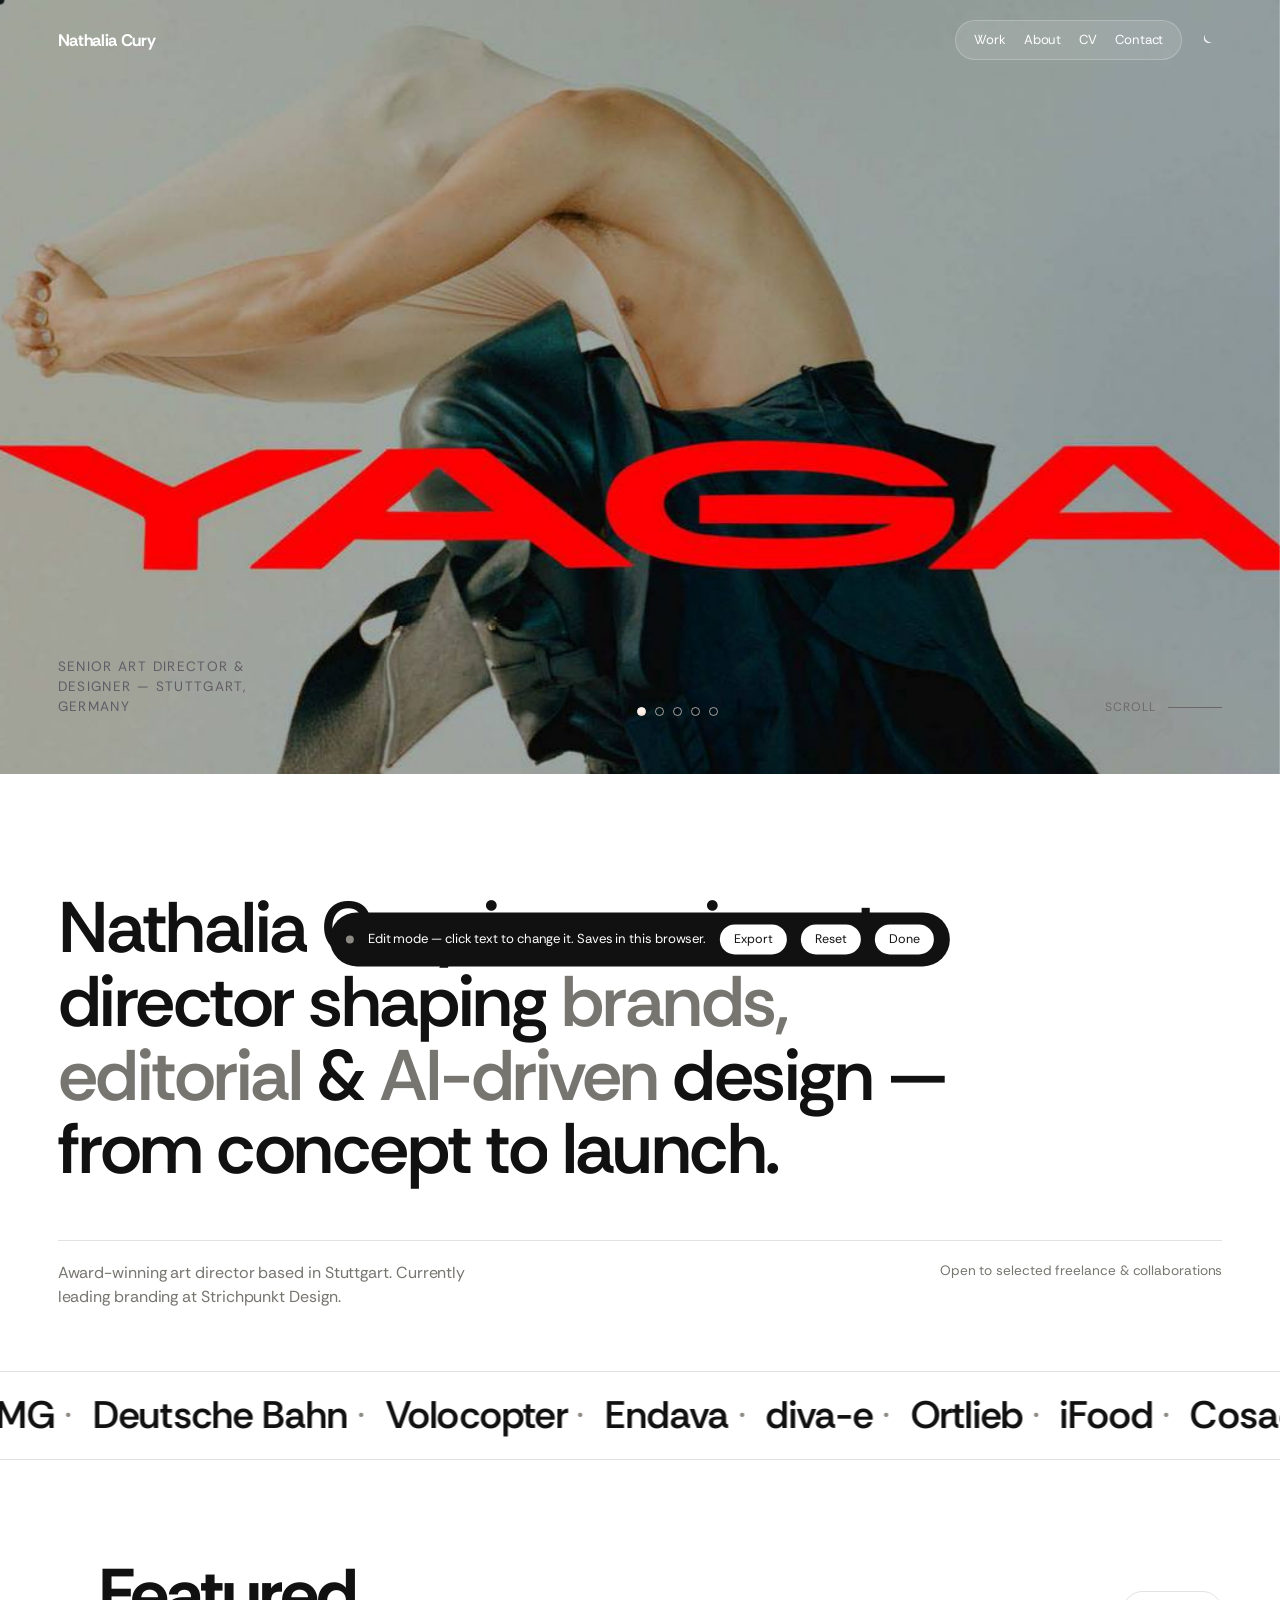
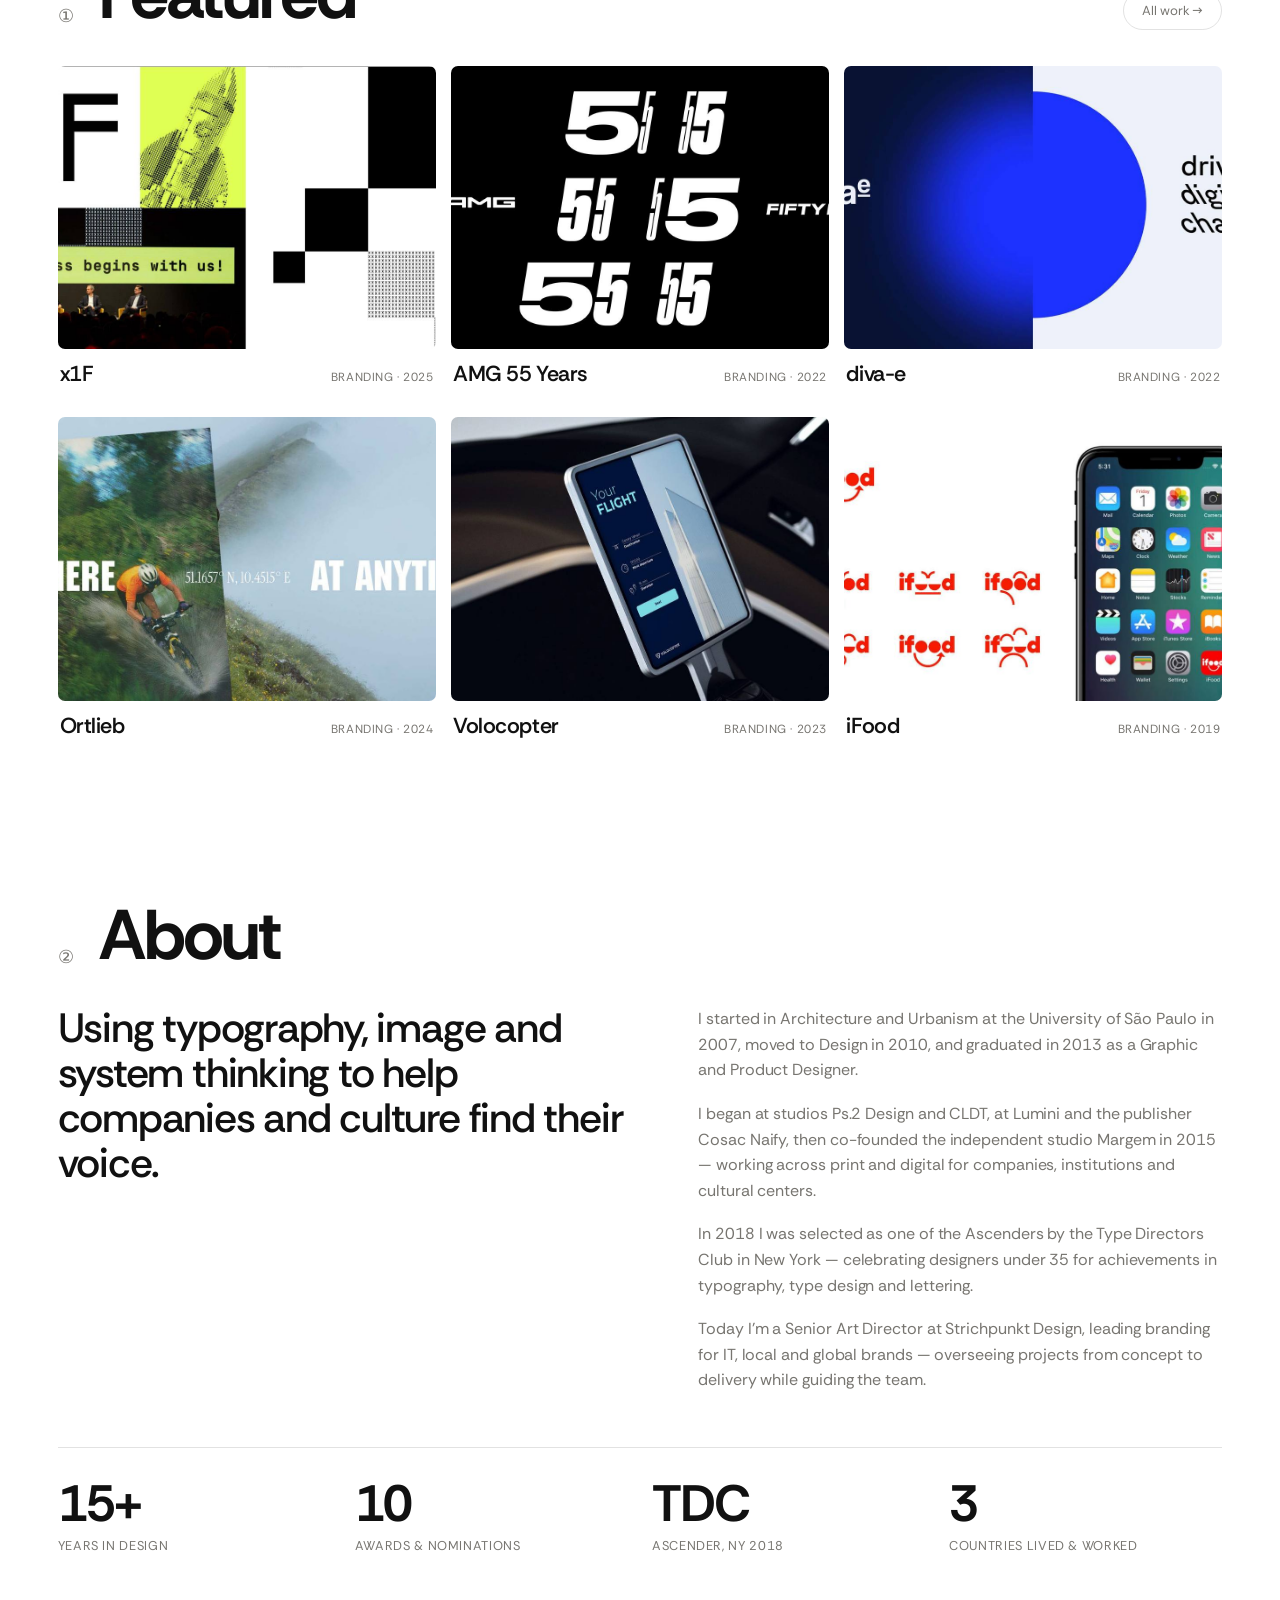
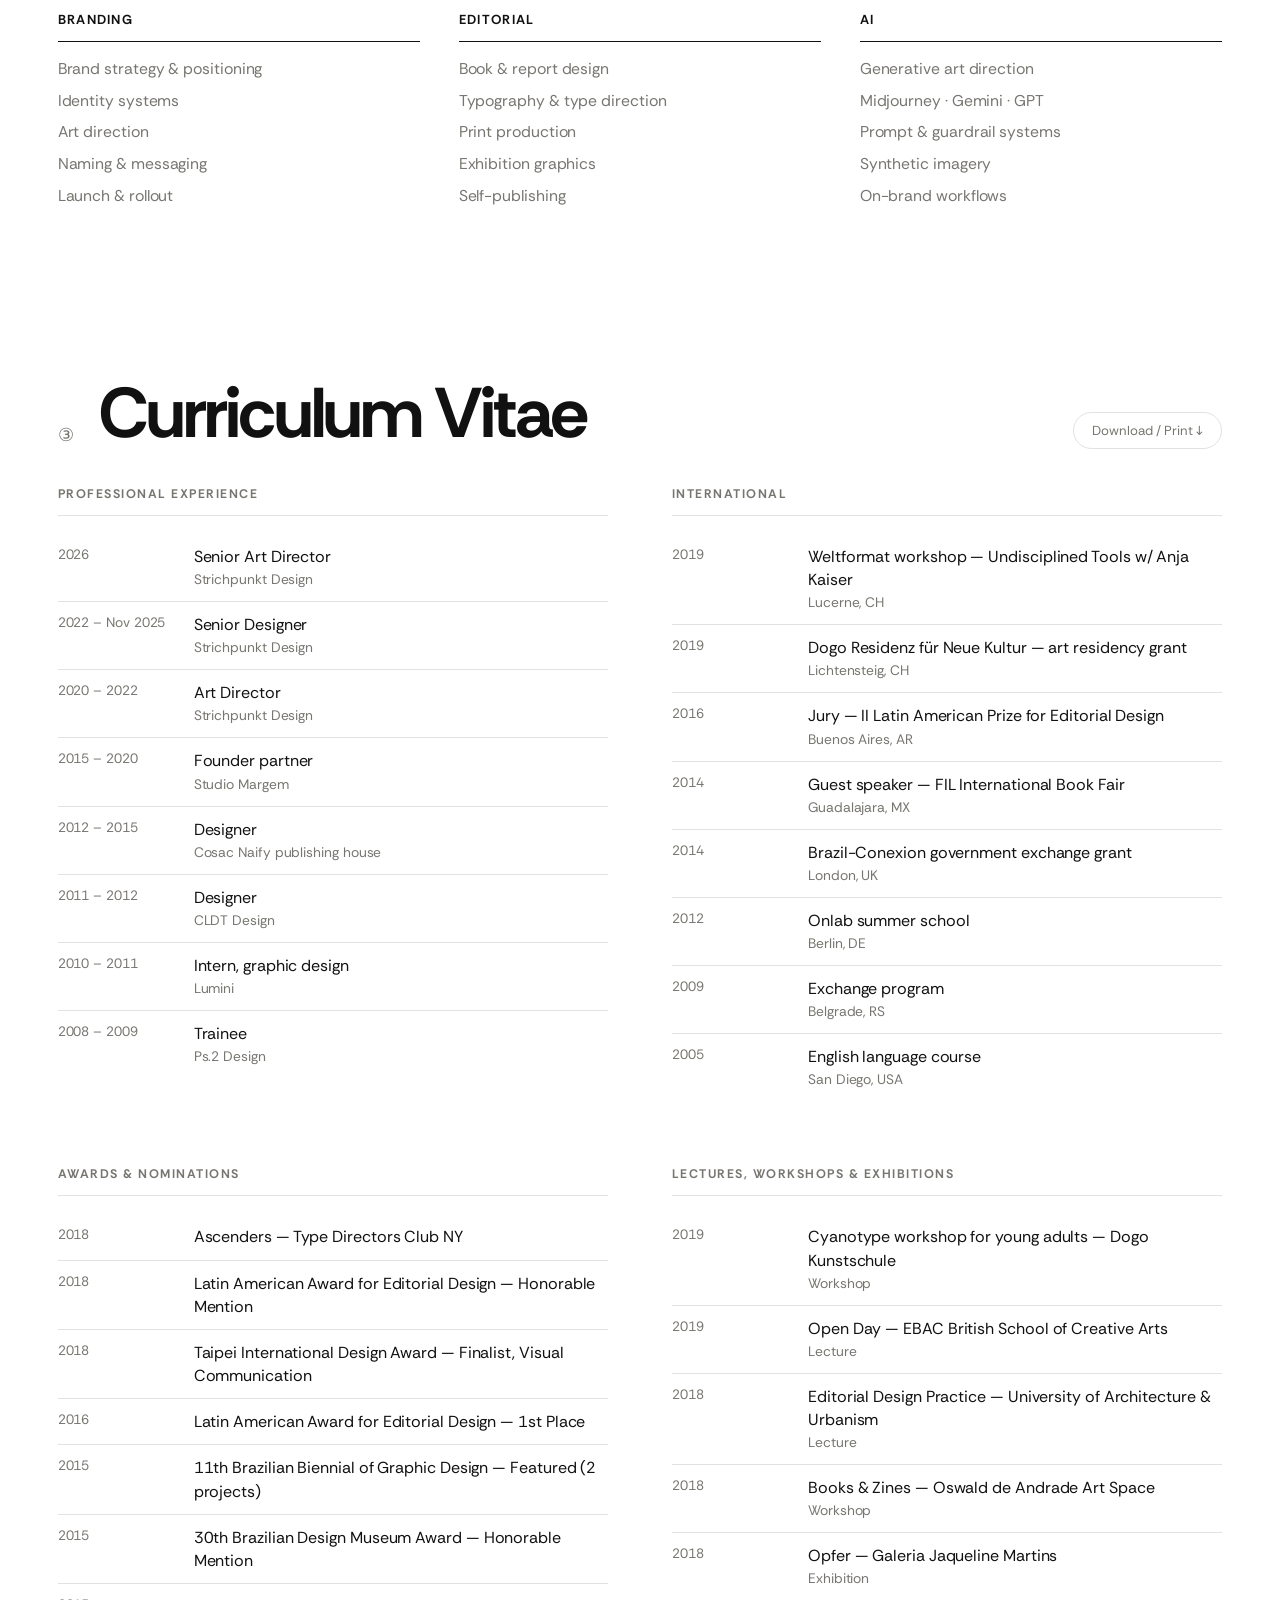
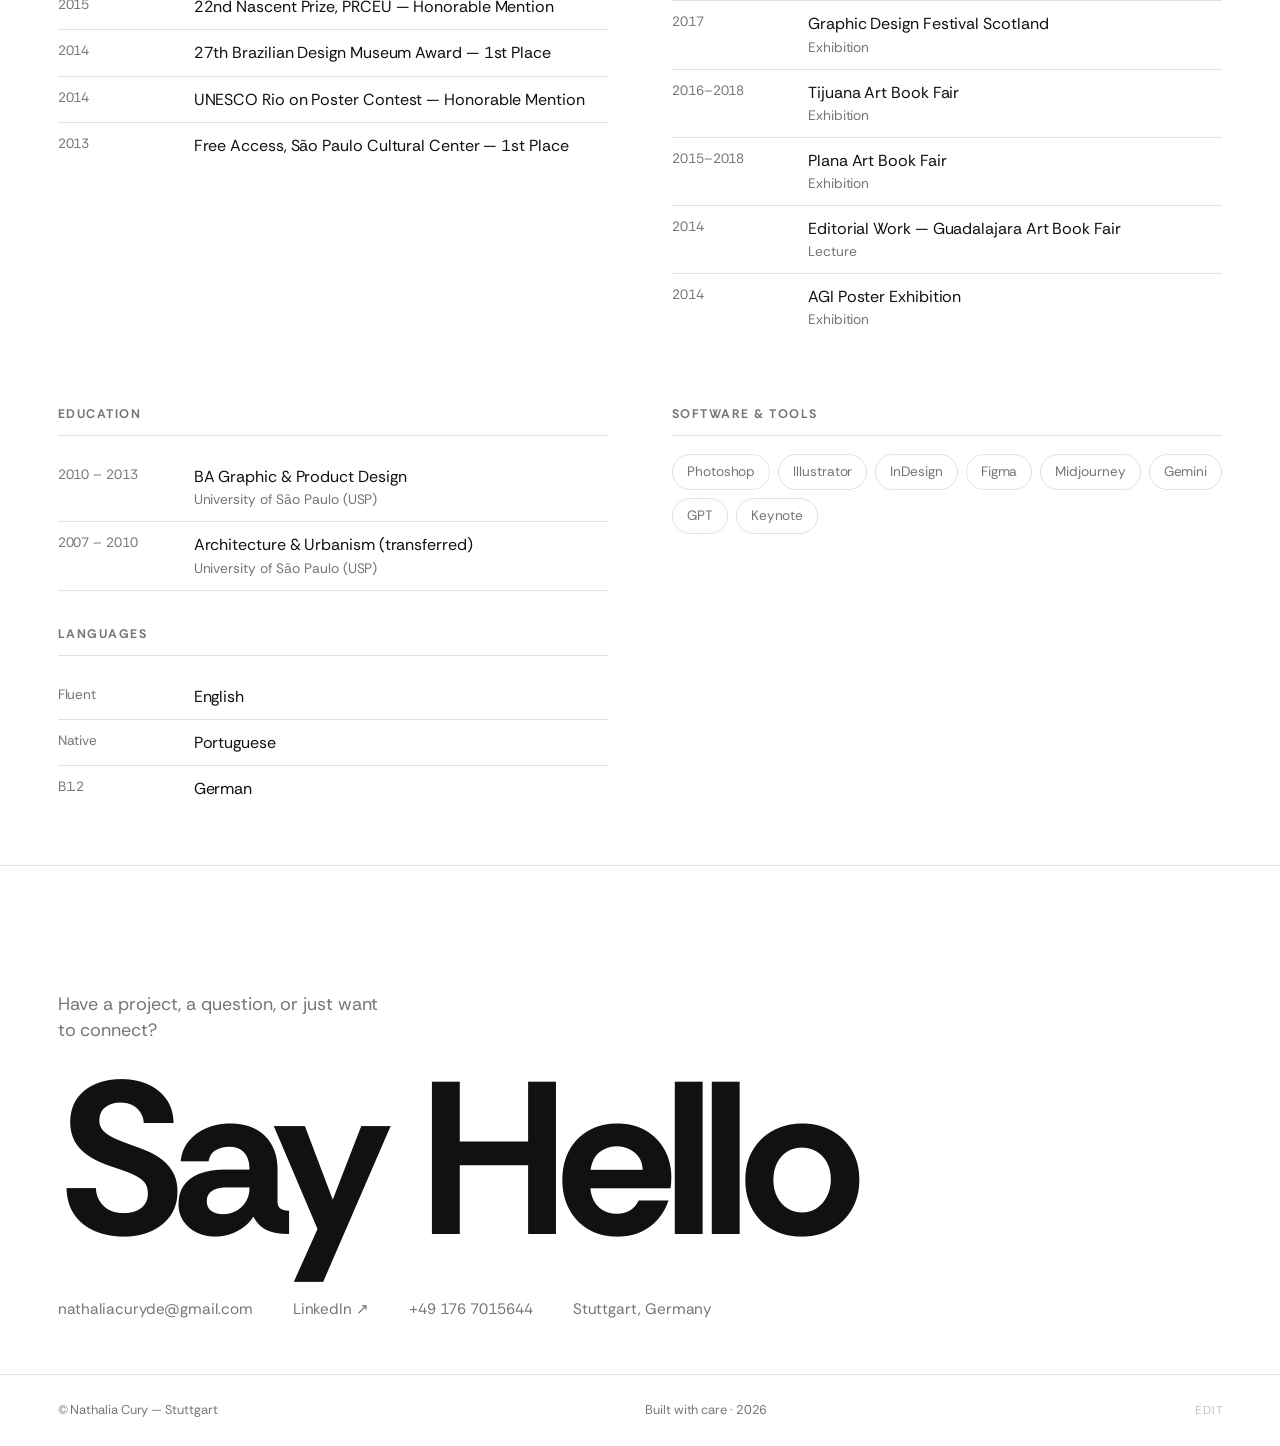
==== index.html @ da727198 "Hero carousel, playful loader, theme icons, shorter hero, fix logo on Work, descender clipping, clos" ====
<!DOCTYPE html>
<html lang="en" data-theme="light">
<head>
  <meta charset="UTF-8" />
  <meta name="viewport" content="width=device-width, initial-scale=1.0, viewport-fit=cover" />
  <meta name="theme-color" content="#ffffff" />
  <title>Nathalia Cury — Art Director & Designer</title>
  <meta name="description" content="Nathalia Cury — Senior Art Director & Designer. Branding, editorial and AI-driven design. Based in Stuttgart." />
  <meta property="og:title" content="Nathalia Cury — Art Director & Designer" />
  <meta property="og:description" content="Branding, editorial and AI-driven design — from concept to launch." />
  <meta property="og:image" content="assets/work/yaga-1.jpg" />
  <meta property="og:type" content="website" />

  <link rel="icon" type="image/svg+xml" href="assets/favicon.svg" />
  <link rel="preconnect" href="https://fonts.googleapis.com" />
  <link rel="preconnect" href="https://fonts.gstatic.com" crossorigin />
  <link href="https://fonts.googleapis.com/css2?family=Rethink+Sans:ital,wght@0,400..800;1,400..700&display=swap" rel="stylesheet" />
  <link rel="stylesheet" href="css/style.css" />
</head>
<body data-page="home">
  <div class="loader" id="loader" aria-hidden="true">
    <div class="loader__msg"><span class="loader__emoji" id="loaderEmoji">✺</span><span class="loader__phrase" id="loaderPhrase">Booting up the studio…</span></div>
    <div class="loader__inner">
      <span class="loader__name">Nathalia Cury — Portfolio ’26</span>
      <span class="loader__count" id="loaderCount">0</span>
    </div>
  </div>

  <div class="cursor" id="cursor" aria-hidden="true"><span class="cursor__label"></span></div>
  <div class="progress" id="progress" aria-hidden="true"></div>

  <header class="nav" id="nav">
    <a href="#top" class="nav__brand" data-cursor="" aria-label="Home">Nathalia Cury</a>
    <div class="nav__group">
      <nav class="nav__links" aria-label="Primary">
        <a href="work.html" data-cursor="">Work</a>
        <a href="#about" data-link>About</a>
        <a href="#cv" data-link>CV</a>
        <a href="#contact" data-link>Contact</a>
      </nav>
      <button class="theme-toggle" id="themeToggle" aria-label="Toggle light / dark theme" title="Toggle theme">
        <svg class="ic-sun" viewBox="0 0 24 24" width="17" height="17" fill="none" stroke="currentColor" stroke-width="1.6" stroke-linecap="round"><circle cx="12" cy="12" r="4.2"/><path d="M12 2.5v2.4M12 19.1v2.4M4.2 4.2l1.7 1.7M18.1 18.1l1.7 1.7M2.5 12h2.4M19.1 12h2.4M4.2 19.8l1.7-1.7M18.1 5.9l1.7-1.7"/></svg>
        <svg class="ic-moon" viewBox="0 0 24 24" width="16" height="16" fill="currentColor"><path d="M20 14.5A8 8 0 0 1 9.5 4 7 7 0 1 0 20 14.5z"/></svg>
      </button>
      <button class="nav__menu" id="navMenu" aria-label="Menu" aria-expanded="false"><span></span><span></span></button>
    </div>
  </header>

  <div class="menu" id="menu" aria-hidden="true">
    <nav class="menu__links">
      <a href="work.html">Work</a>
      <a href="#about" data-link>About</a>
      <a href="#cv" data-link>CV</a>
      <a href="#contact" data-link>Contact</a>
    </nav>
    <div class="menu__foot" id="menuFoot"></div>
  </div>

  <main id="top">
    <!-- TRUE FULL-BLEED HERO -->
    <section class="hero" id="hero">
      <div class="hero__media" id="heroMedia"></div>
      <div class="hero__overlay">
        <span class="hero__eyebrow" id="heroEyebrow"></span>
        <div class="hero__dots" id="heroDots" aria-hidden="true"></div>
        <a href="#statement" class="hero__scroll" data-cursor=""><span>Scroll</span><i></i></a>
      </div>
    </section>

    <!-- STATEMENT -->
    <section class="statement" id="statement">
      <h1 class="statement__text" id="heroStatement"></h1>
      <div class="statement__foot">
        <p class="statement__intro" id="heroIntro"></p>
        <span class="statement__loc" id="heroLoc"></span>
      </div>
    </section>

    <!-- CLIENTS -->
    <section class="clients" aria-hidden="true"><div class="clients__track" id="clients"></div></section>

    <!-- FEATURED 3×2 -->
    <section class="featured" id="featuredSec">
      <div class="sec-head">
        <span class="sec-head__idx">①</span>
        <h2 class="sec-head__title" data-fx>Featured</h2>
        <a href="work.html" class="pill" data-cursor="">All work →</a>
      </div>
      <div class="featured__grid" id="featured"></div>
    </section>

    <!-- ABOUT -->
    <section class="about" id="about">
      <div class="sec-head">
        <span class="sec-head__idx">②</span>
        <h2 class="sec-head__title" data-fx>About</h2>
      </div>
      <div class="about__wrap">
        <p class="about__headline" id="aboutHeadline" data-fx></p>
        <div class="about__body" id="aboutBody"></div>
      </div>
      <div class="about__stats" id="aboutStats"></div>
      <div class="about__caps" id="aboutCaps"></div>
    </section>

    <!-- CV -->
    <section class="cv" id="cv">
      <div class="sec-head">
        <span class="sec-head__idx">③</span>
        <h2 class="sec-head__title" data-fx>Curriculum Vitae</h2>
        <button class="pill" id="btnPrint" data-cursor="">Download / Print ↓</button>
      </div>
      <div class="cv__grid" id="cvGrid"></div>
    </section>

    <!-- CONTACT -->
    <section class="contact" id="contact">
      <span class="contact__kicker" data-fx>Have a project, a question, or just want to connect?</span>
      <a class="contact__hello" data-cursor="email" id="contactHello" href="#">Say Hello</a>
      <div class="contact__row" id="contactRow"></div>
    </section>
  </main>

  <footer class="footer">
    <span id="footerName"></span>
    <span class="footer__credit">Built with care · <span id="year"></span></span>
    <button class="footer__edit" id="editToggle" title="Toggle edit mode">Edit</button>
  </footer>

  <div class="case" id="case" aria-hidden="true" role="dialog" aria-modal="true">
    <button class="case__close" id="caseClose" aria-label="Close">Close ✕</button>
    <div class="case__scroll" id="caseScroll"></div>
  </div>

  <div class="editbar" id="editbar" aria-hidden="true">
    <span class="editbar__dot"></span>
    <span class="editbar__msg">Edit mode — click text to change it. Saves in this browser.</span>
    <button id="editExport">Export</button>
    <button id="editReset">Reset</button>
    <button id="editExit">Done</button>
  </div>

  <script src="js/content.js"></script>
  <script src="js/main.js"></script>
</body>
</html>
---- css/style.css ----
/* =====================================================================
   NATHALIA CURY — PORTFOLIO · v4
   Pure white (default) + dark. One accent: grey. One font: Rethink Sans.
   True full-bleed hero · glass nav · difference logo · separate Work page.
   ===================================================================== */

:root {
  --bg: #ffffff;
  --bg-2: #f4f4f3;
  --card: #ededeb;
  --ink: #111111;
  --ink-2: #777570;
  --line: rgba(17, 17, 17, 0.12);
  --accent: #8d8a84;          /* the single accent — grey */
  --shadow: 0 40px 90px -50px rgba(0, 0, 0, 0.4);

  --maxw: 1720px;
  --pad: clamp(18px, 4.5vw, 80px);
  --radius: 7px;
  --gap: clamp(12px, 1.2vw, 22px);

  --font: "Rethink Sans", "Helvetica Neue", Arial, sans-serif;
  --ease: cubic-bezier(0.22, 1, 0.36, 1);
  --ease-io: cubic-bezier(0.76, 0, 0.24, 1);
}
[data-theme="dark"] {
  --bg: #0c0b0a;
  --bg-2: #151412;
  --card: #1a1916;
  --ink: #f2f1ec;
  --ink-2: #9a968d;
  --line: rgba(242, 241, 236, 0.16);
  --accent: #9a968d;
  --shadow: 0 40px 90px -50px rgba(0, 0, 0, 0.85);
}

*, *::before, *::after { box-sizing: border-box; margin: 0; padding: 0; }
html { -webkit-text-size-adjust: 100%; scroll-behavior: smooth; }
@media (prefers-reduced-motion: reduce) { html { scroll-behavior: auto; } }
body {
  background: var(--bg); color: var(--ink);
  font-family: var(--font); font-weight: 400; line-height: 1.45; letter-spacing: -0.005em;
  -webkit-font-smoothing: antialiased; text-rendering: optimizeLegibility; overflow-x: hidden;
  transition: background 0.6s var(--ease), color 0.6s var(--ease);
}
body.lock { overflow: hidden; }
img, video, canvas { display: block; max-width: 100%; }
a { color: inherit; text-decoration: none; }
button { font-family: inherit; color: inherit; background: none; border: none; cursor: pointer; }
::selection { background: var(--ink); color: var(--bg); }
em { font-style: normal; color: var(--ink-2); }

/* ----------- Loader ----------- */
.loader { position: fixed; inset: 0; z-index: 1000; background: var(--bg); display: flex; align-items: flex-end; padding: var(--pad); transition: transform 1s var(--ease-io) 0.15s; }
.loader.done { transform: translateY(-101%); }
.loader__msg { position: absolute; top: clamp(80px, 16vh, 180px); left: var(--pad); right: var(--pad); display: flex; align-items: center; gap: 14px; font-size: clamp(1.1rem, 2.6vw, 2rem); font-weight: 500; letter-spacing: -0.02em; }
.loader__emoji { font-size: 1.3em; display: inline-block; animation: emoji 1s var(--ease) infinite; }
@keyframes emoji { 0%, 100% { transform: rotate(-14deg) scale(1); } 50% { transform: rotate(14deg) scale(1.22); } }
.loader__phrase { transition: opacity 0.25s; }
.loader__inner { width: 100%; display: flex; align-items: baseline; justify-content: space-between; border-top: 1px solid var(--line); padding-top: 18px; gap: 16px; }
.loader__count { font-weight: 700; font-size: clamp(3rem, 15vw, 12rem); line-height: 0.8; letter-spacing: -0.05em; }
.loader__name { text-transform: uppercase; letter-spacing: 0.16em; font-size: 0.72rem; color: var(--ink-2); }

/* ----------- Cursor / progress ----------- */
.cursor { position: fixed; top: 0; left: 0; z-index: 900; width: 9px; height: 9px; border-radius: 50%; background: var(--accent); pointer-events: none; transform: translate(-50%, -50%); transition: width 0.35s var(--ease), height 0.35s var(--ease); display: none; mix-blend-mode: difference; }
.cursor.active { width: 96px; height: 96px; background: #fff; }
.cursor__label { font-size: 0.7rem; text-transform: uppercase; letter-spacing: 0.07em; color: #000; opacity: 0; transition: opacity 0.25s; }
.cursor.active .cursor__label { opacity: 1; }
@media (hover: hover) and (pointer: fine) { .cursor { display: flex; align-items: center; justify-content: center; } }
.progress { position: fixed; top: 0; left: 0; height: 2px; width: 0; background: var(--ink); z-index: 800; }

/* =================================================================
   NAV — difference logo + glass words
   ================================================================= */
.nav { position: fixed; top: 0; left: 0; right: 0; z-index: 700; display: flex; align-items: center; justify-content: space-between; padding: clamp(13px, 1.6vw, 22px) var(--pad); transition: transform 0.5s var(--ease); }
.nav.hidden { transform: translateY(-130%); }
/* logo: negative/difference — inverts over any image or background */
.nav__brand { font-weight: 700; font-size: 1.05rem; letter-spacing: -0.02em; color: #fff; mix-blend-mode: difference; }
.nav__group { display: flex; align-items: center; gap: 10px; color: #fff; }
.nav__links { display: flex; align-items: center; gap: clamp(12px, 1.4vw, 24px); padding: 9px 18px; border-radius: 100px;
  background: rgba(255, 255, 255, 0.1); border: 1px solid rgba(255, 255, 255, 0.22);
  -webkit-backdrop-filter: blur(16px) saturate(1.4); backdrop-filter: blur(16px) saturate(1.4); }
.nav__links a { font-size: 0.82rem; position: relative; }
.nav__links a::after { content: ""; position: absolute; left: 0; bottom: -3px; width: 0; height: 1px; background: currentColor; transition: width 0.4s var(--ease); }
.nav__links a:hover::after, .nav__links a.active::after { width: 100%; }
.theme-toggle { display: inline-flex; align-items: center; justify-content: center; width: 30px; height: 30px; border-radius: 50%; flex: none; opacity: 0.9; transition: opacity 0.3s, transform 0.4s var(--ease); }
.theme-toggle:hover { opacity: 1; transform: rotate(18deg); }
.theme-toggle svg { display: block; }
.theme-toggle .ic-sun { display: none; }
.theme-toggle .ic-moon { display: block; }
[data-theme="dark"] .theme-toggle .ic-sun { display: block; }
[data-theme="dark"] .theme-toggle .ic-moon { display: none; }
.nav__menu { display: none; flex-direction: column; gap: 5px; width: 26px; }
.nav__menu span { display: block; height: 1.5px; background: currentColor; transition: transform 0.4s var(--ease); }
.nav.open .nav__menu span:nth-child(1) { transform: translateY(3.2px) rotate(45deg); }
.nav.open .nav__menu span:nth-child(2) { transform: translateY(-3.2px) rotate(-45deg); }
/* solid state (scrolled past hero, or Work page) */
.nav.solid .nav__group, .nav--solid .nav__group { color: var(--ink); }
.nav.solid .nav__links, .nav--solid .nav__links { background: rgba(125, 125, 125, 0.08); border-color: var(--line); }
/* when solid / on work page there is no image behind — show logo in ink, not difference */
.nav.solid .nav__brand, .nav--solid .nav__brand { mix-blend-mode: normal; color: var(--ink); }
@media (max-width: 820px) { .nav__links { display: none; } .nav__menu { display: flex; } .nav__group { padding: 8px 12px; border-radius: 100px; background: rgba(255,255,255,0.1); border: 1px solid rgba(255,255,255,0.22); -webkit-backdrop-filter: blur(16px); backdrop-filter: blur(16px); } .nav.solid .nav__group, .nav--solid .nav__group { background: rgba(125,125,125,0.08); border-color: var(--line); } }

/* ----------- Mobile menu ----------- */
.menu { position: fixed; inset: 0; z-index: 650; background: var(--bg); display: flex; flex-direction: column; justify-content: center; padding: var(--pad); clip-path: inset(0 0 100% 0); transition: clip-path 0.7s var(--ease-io); pointer-events: none; }
.menu.open { clip-path: inset(0 0 0 0); pointer-events: auto; }
.menu__links { display: flex; flex-direction: column; gap: 2px; }
.menu__links a { font-weight: 700; font-size: clamp(2.6rem, 13vw, 5rem); line-height: 1.04; letter-spacing: -0.03em; }
.menu__foot { margin-top: 40px; color: var(--ink-2); font-size: 0.9rem; display: flex; flex-direction: column; gap: 6px; }
.menu__foot a { color: var(--ink); }

/* =================================================================
   TRUE FULL-BLEED HERO
   ================================================================= */
.hero { position: relative; width: 100%; height: clamp(76svh, 86svh, 90svh); overflow: hidden; background: var(--bg-2); }
.hero__media { position: absolute; inset: 0; }
.hero__slide { position: absolute; inset: 0; opacity: 0; transition: opacity 1.1s var(--ease); }
.hero__slide.active { opacity: 1; }
.hero__slide img, .hero__slide video, .hero__slide canvas { width: 100%; height: 100%; object-fit: cover; }
.hero.ready .hero__slide.active img, .hero.ready .hero__slide.active video { animation: kenburns 7s var(--ease) forwards; }
@keyframes kenburns { from { transform: scale(1.08); } to { transform: scale(1); } }
.hero__overlay { position: absolute; left: 0; right: 0; bottom: 0; padding: var(--pad); display: flex; justify-content: space-between; align-items: flex-end; gap: 16px; color: #fff; mix-blend-mode: difference; }
.hero__dots { display: flex; gap: 9px; align-items: center; }
.hero__dots button { width: 9px; height: 9px; border-radius: 50%; border: 1.5px solid #fff; background: transparent; opacity: 0.65; transition: opacity 0.3s, background 0.3s; padding: 0; }
.hero__dots button.active { background: #fff; opacity: 1; }
.hero__eyebrow { font-size: 0.85rem; text-transform: uppercase; letter-spacing: 0.1em; max-width: 24ch; }
.hero__scroll { display: flex; align-items: center; gap: 12px; font-size: 0.76rem; text-transform: uppercase; letter-spacing: 0.09em; }
.hero__scroll i { width: 54px; height: 1px; background: currentColor; position: relative; overflow: hidden; }
.hero__scroll i::after { content: ""; position: absolute; inset: 0; background: #fff; transform: translateX(-100%); animation: sweep 2.4s var(--ease) infinite; }
@keyframes sweep { 0% { transform: translateX(-100%); } 50% { transform: translateX(0); } 100% { transform: translateX(100%); } }

/* =================================================================
   STATEMENT
   ================================================================= */
.statement { padding: clamp(70px, 13vh, 170px) var(--pad) clamp(40px, 7vh, 90px); }
.statement__text { font-weight: 600; font-size: clamp(1.9rem, 5.6vw, 5.4rem); line-height: 1.03; letter-spacing: -0.035em; max-width: 22ch; }
.statement__text .word { display: inline-block; overflow: hidden; vertical-align: top; padding-bottom: 0.16em; margin-bottom: -0.16em; }
.statement__text .word > span { display: inline-block; transform: translateY(110%); transition: transform 0.9s var(--ease-io); }
.statement.in .statement__text .word > span { transform: translateY(0); }
.statement__foot { display: flex; justify-content: space-between; gap: 24px; flex-wrap: wrap; margin-top: clamp(36px, 6vh, 72px); border-top: 1px solid var(--line); padding-top: 20px; }
.statement__intro { max-width: 46ch; font-size: clamp(1rem, 1.15vw, 1.18rem); color: var(--ink-2); }
.statement__loc { font-size: 0.85rem; color: var(--ink-2); text-align: right; }

/* ----------- Clients marquee ----------- */
.clients { border-top: 1px solid var(--line); border-bottom: 1px solid var(--line); overflow: hidden; padding: 16px 0; }
.clients__track { display: flex; white-space: nowrap; will-change: transform; }
.clients__track span { font-weight: 600; font-size: clamp(1.3rem, 3vw, 2.4rem); padding: 0 0.28em; color: var(--ink); letter-spacing: -0.02em; }
.clients__track span b { color: var(--accent); font-weight: 400; }

/* ----------- Section head ----------- */
.sec-head { padding: clamp(70px, 11vh, 150px) var(--pad) clamp(24px, 4vh, 44px); display: grid; grid-template-columns: auto 1fr auto; align-items: end; gap: 24px; }
.sec-head__idx { font-size: 1.1rem; color: var(--ink-2); }
.sec-head__title { font-weight: 700; font-size: clamp(2rem, 6vw, 4.4rem); line-height: 1; letter-spacing: -0.04em; }
@media (max-width: 780px) { .sec-head { grid-template-columns: 1fr; gap: 14px; } .sec-head__idx { order: -1; } }

.pill { font-size: 0.82rem; padding: 9px 18px; border-radius: 100px; border: 1px solid var(--line); color: var(--ink-2); transition: 0.3s; white-space: nowrap; }
.pill:hover { color: var(--bg); background: var(--ink); border-color: var(--ink); }

/* =================================================================
   FEATURED 3 × 2
   ================================================================= */
.featured__grid { padding: 0 var(--pad) clamp(40px, 7vh, 100px); display: grid; grid-template-columns: repeat(3, 1fr); gap: clamp(20px, 2.4vw, 48px) var(--gap); }
.ftile { cursor: pointer; }
.ftile__media { position: relative; overflow: hidden; border-radius: var(--radius); aspect-ratio: 4/3; background: var(--card); }
.ftile__media img, .ftile__media video, .ftile__media canvas { width: 100%; height: 100%; object-fit: cover; transition: transform 1s var(--ease); }
.ftile:hover .ftile__media img, .ftile:hover .ftile__media video, .ftile:hover .ftile__media canvas { transform: scale(1.045); }
.ftile__bar { position: absolute; left: 0; bottom: 0; height: 3px; width: 0; background: var(--ink); transition: width 0.6s var(--ease); }
.ftile:hover .ftile__bar { width: 100%; }
.ftile__meta { display: flex; justify-content: space-between; align-items: baseline; padding: 14px 2px 0; gap: 14px; }
.ftile__meta h3 { font-weight: 600; font-size: clamp(1.1rem, 1.7vw, 1.6rem); line-height: 1; letter-spacing: -0.02em; }
.ftile__meta span { font-size: 0.74rem; text-transform: uppercase; letter-spacing: 0.05em; color: var(--ink-2); white-space: nowrap; }
@media (max-width: 880px) { .featured__grid { grid-template-columns: 1fr 1fr; } }
@media (max-width: 560px) { .featured__grid { grid-template-columns: 1fr; } }

/* =================================================================
   WORK PAGE — header + filter (Koto-style)
   ================================================================= */
.workhead { padding: clamp(110px, 16vh, 200px) var(--pad) 0; }
.workhead__title { font-weight: 700; font-size: clamp(3rem, 13vw, 11rem); line-height: 0.9; letter-spacing: -0.05em; }
.workhead__bar { position: sticky; top: 0; z-index: 60; margin-top: clamp(30px, 5vh, 60px); padding: 16px 0; display: flex; justify-content: space-between; align-items: center; gap: 20px; flex-wrap: wrap;
  border-top: 1px solid var(--ink); border-bottom: 1px solid var(--line); background: var(--bg); -webkit-backdrop-filter: blur(10px); backdrop-filter: blur(10px); }
.workhead__count { font-size: 0.82rem; color: var(--ink-2); white-space: nowrap; }
.filters { display: flex; gap: 8px; flex-wrap: wrap; }
.filters button { font-size: 0.9rem; padding: 8px 16px; border-radius: 100px; border: 1px solid var(--line); color: var(--ink-2); transition: 0.3s; white-space: nowrap; }
.filters button:hover { color: var(--ink); border-color: var(--ink); }
.filters button.active { background: var(--ink); color: var(--bg); border-color: var(--ink); }

/* =================================================================
   WORK GRID — 1 large, 2, 1 large …
   ================================================================= */
.grid { padding: clamp(30px, 5vh, 60px) var(--pad) clamp(50px, 8vh, 110px); display: grid; grid-template-columns: repeat(12, 1fr); gap: clamp(26px, 3vw, 58px) var(--gap); }
.card { grid-column: span 6; cursor: pointer; }
.card:nth-child(3n+3) { grid-column: span 12; }
.card.is-hidden { display: none; }
.card__media { position: relative; overflow: hidden; border-radius: var(--radius); aspect-ratio: 4/3; background: var(--card); }
.card:nth-child(3n+3) .card__media { aspect-ratio: 16/7; }
.card__media img, .card__media video, .card__media canvas { width: 100%; height: 100%; object-fit: cover; transition: transform 1s var(--ease); }
.card:hover .card__media img, .card:hover .card__media video, .card:hover .card__media canvas { transform: scale(1.045); }
.card__bar { position: absolute; left: 0; bottom: 0; height: 3px; width: 0; background: var(--ink); transition: width 0.6s var(--ease); }
.card:hover .card__bar { width: 100%; }
.card__meta { display: flex; justify-content: space-between; align-items: baseline; padding: 15px 2px 0; gap: 16px; }
.card__title { font-weight: 600; font-size: clamp(1.3rem, 2.2vw, 2rem); line-height: 1; letter-spacing: -0.02em; }
.card__tag { font-size: 0.74rem; text-transform: uppercase; letter-spacing: 0.05em; color: var(--ink-2); white-space: nowrap; display: flex; align-items: center; gap: 7px; }
.card__tag i { width: 7px; height: 7px; border-radius: 50%; background: var(--accent); display: inline-block; }
.card__summary { color: var(--ink-2); font-size: 0.92rem; padding: 7px 2px 0; max-width: 52ch; }
@media (max-width: 780px) { .grid { grid-template-columns: 1fr; gap: 44px; } .card, .card:nth-child(3n+3) { grid-column: 1 / -1; } .card__media, .card:nth-child(3n+3) .card__media { aspect-ratio: 4/3; } }

/* reveal */
[data-fx], .card, .ftile { opacity: 0; transform: translateY(36px); transition: opacity 0.9s var(--ease), transform 0.9s var(--ease); }
[data-fx].in, .card.in, .ftile.in { opacity: 1; transform: none; }

/* =================================================================
   ABOUT
   ================================================================= */
.about__wrap { padding: 0 var(--pad); display: grid; grid-template-columns: 1.1fr 1fr; gap: clamp(30px, 5vw, 90px); align-items: start; }
.about__headline { font-weight: 500; font-size: clamp(1.6rem, 3.2vw, 3rem); line-height: 1.1; letter-spacing: -0.03em; }
.about__body { display: flex; flex-direction: column; gap: 18px; }
.about__body p { color: var(--ink-2); font-size: clamp(1rem, 1.1vw, 1.1rem); line-height: 1.6; max-width: 58ch; }
.about__stats { display: grid; grid-template-columns: repeat(4, 1fr); gap: 24px; border-top: 1px solid var(--line); margin: clamp(40px,6vh,70px) var(--pad) 0; padding-top: 30px; }
.about__stats .stat .v { font-weight: 700; font-size: clamp(2rem, 4vw, 3.4rem); line-height: 1; letter-spacing: -0.04em; }
.about__stats .stat .l { font-size: 0.8rem; color: var(--ink-2); margin-top: 8px; text-transform: uppercase; letter-spacing: 0.05em; }
.about__caps { padding: clamp(40px,6vh,70px) var(--pad) clamp(50px,8vh,110px); display: grid; grid-template-columns: repeat(3, 1fr); gap: clamp(24px,3vw,60px); }
.about__caps .cap h4 { font-size: 0.82rem; text-transform: uppercase; letter-spacing: 0.1em; color: var(--ink); margin-bottom: 16px; padding-bottom: 12px; border-bottom: 1px solid var(--ink); }
.about__caps .cap ul { list-style: none; display: flex; flex-direction: column; gap: 9px; }
.about__caps .cap li { font-size: 0.98rem; color: var(--ink-2); }
@media (max-width: 820px) { .about__wrap { grid-template-columns: 1fr; } .about__stats { grid-template-columns: 1fr 1fr; } .about__caps { grid-template-columns: 1fr; } }

/* =================================================================
   CV
   ================================================================= */
.cv__grid { padding: 0 var(--pad) clamp(40px, 6vh, 80px); display: grid; grid-template-columns: repeat(2, 1fr); gap: clamp(36px, 5vw, 80px); }
.cv-block h3 { font-size: 0.78rem; text-transform: uppercase; letter-spacing: 0.12em; color: var(--ink-2); margin-bottom: 18px; padding-bottom: 12px; border-bottom: 1px solid var(--line); }
.cv-row { display: grid; grid-template-columns: 7.5rem 1fr; gap: 16px; padding: 11px 0; border-bottom: 1px solid var(--line); }
.cv-row:last-child { border-bottom: none; }
.cv-row .p { color: var(--ink-2); font-size: 0.85rem; font-variant-numeric: tabular-nums; }
.cv-row .r { font-size: 1rem; }
.cv-row .r small { display: block; color: var(--ink-2); font-size: 0.86rem; margin-top: 2px; }
.cv-tags { display: flex; flex-wrap: wrap; gap: 8px; }
.cv-tags span { font-size: 0.85rem; padding: 7px 14px; border: 1px solid var(--line); border-radius: 100px; color: var(--ink-2); }
@media (max-width: 820px) { .cv__grid { grid-template-columns: 1fr; } }

/* =================================================================
   CONTACT — "Say Hello"
   ================================================================= */
.contact { padding: clamp(80px, 14vh, 180px) var(--pad) clamp(40px, 6vh, 80px); border-top: 1px solid var(--line); }
.contact__kicker { font-size: clamp(1rem, 1.4vw, 1.3rem); color: var(--ink-2); max-width: 30ch; display: block; }
.contact__hello { display: block; font-weight: 700; font-size: clamp(3rem, 17vw, 15rem); line-height: 0.9; letter-spacing: -0.05em; margin: 18px 0 40px; transition: color 0.4s var(--ease); }
.contact__hello:hover { color: var(--accent); }
.contact__row { display: flex; gap: 14px 40px; flex-wrap: wrap; font-size: 0.95rem; }
.contact__row a, .contact__row span { color: var(--ink-2); transition: color 0.3s; }
.contact__row a:hover { color: var(--ink); }

/* ----------- Footer ----------- */
.footer { padding: 26px var(--pad); display: flex; justify-content: space-between; align-items: center; gap: 20px; flex-wrap: wrap; border-top: 1px solid var(--line); font-size: 0.8rem; color: var(--ink-2); }
.footer__edit { font-size: 0.72rem; opacity: 0.45; letter-spacing: 0.07em; text-transform: uppercase; transition: opacity 0.3s; }
.footer__edit:hover { opacity: 1; color: var(--ink); }

/* =================================================================
   CASE STUDY OVERLAY (Phantom-like)
   ================================================================= */
.case { position: fixed; inset: 0; z-index: 950; background: var(--bg); opacity: 0; pointer-events: none; transition: opacity 0.5s var(--ease); }
.case.open { opacity: 1; pointer-events: auto; }
.case__scroll { height: 100%; overflow-y: auto; scroll-behavior: smooth; }
/* mix-blend difference keeps it legible over ANY image (light or black) */
.case__close { position: fixed; top: clamp(13px, 1.8vw, 22px); right: var(--pad); z-index: 3; font-size: 0.8rem; text-transform: uppercase; letter-spacing: 0.06em; padding: 10px 16px; border-radius: 100px; color: #fff; background: transparent; border: 1px solid #fff; mix-blend-mode: difference; transition: opacity 0.3s; }
.case__close:hover { opacity: 0.6; }
.case__hero { width: 100%; height: clamp(60vh, 76vh, 90vh); overflow: hidden; background: var(--card); }
.case__hero img, .case__hero video, .case__hero canvas { width: 100%; height: 100%; object-fit: cover; }
.case__intro { padding: clamp(40px, 7vh, 90px) var(--pad); display: grid; grid-template-columns: 1.4fr 1fr; gap: clamp(30px, 5vw, 90px); align-items: start; border-bottom: 1px solid var(--line); }
.case__title { font-weight: 700; font-size: clamp(2.4rem, 7vw, 6rem); line-height: 0.95; letter-spacing: -0.045em; margin-bottom: 26px; }
.case__lead { font-size: clamp(1.15rem, 1.7vw, 1.7rem); line-height: 1.4; max-width: 30ch; color: var(--ink); }
.case__meta { display: flex; flex-direction: column; border-top: 1px solid var(--ink); }
.case__meta .m { display: flex; justify-content: space-between; gap: 16px; padding: 12px 0; border-bottom: 1px solid var(--line); font-size: 0.92rem; }
.case__meta .m span:first-child { color: var(--ink-2); }
.case__meta .m span:last-child { text-align: right; }
.case__stats { padding: clamp(40px, 6vh, 80px) var(--pad); display: grid; grid-template-columns: repeat(auto-fit, minmax(180px, 1fr)); gap: clamp(24px, 3vw, 60px); border-bottom: 1px solid var(--line); }
.case__stat .v { font-weight: 700; font-size: clamp(2.4rem, 5.5vw, 5rem); line-height: 0.95; letter-spacing: -0.04em; }
.case__stat .l { font-size: 0.85rem; color: var(--ink-2); margin-top: 12px; text-transform: uppercase; letter-spacing: 0.05em; }
.case__desc { padding: clamp(40px,7vh,90px) var(--pad); max-width: 1100px; }
.case__desc p { font-weight: 400; font-size: clamp(1.2rem, 2vw, 1.9rem); line-height: 1.5; }
.case__gallery { padding: 0 var(--pad) clamp(40px,6vh,80px); display: flex; flex-direction: column; gap: var(--gap); }
.case__shot { border-radius: var(--radius); overflow: hidden; background: var(--card); }
.case__shot img, .case__shot video { width: 100%; height: 100%; object-fit: cover; }
.case__row { display: grid; grid-template-columns: 1fr 1fr; gap: var(--gap); }
.case__row .case__shot { aspect-ratio: 4/5; }
.case__shot--wide { aspect-ratio: 16/9; }
@media (max-width: 720px) { .case__intro { grid-template-columns: 1fr; } .case__row { grid-template-columns: 1fr; } .case__row .case__shot { aspect-ratio: 4/3; } }
.case__credits { padding: clamp(40px,6vh,80px) var(--pad); border-top: 1px solid var(--line); display: grid; grid-template-columns: auto 1fr; gap: clamp(24px,4vw,80px); }
.case__credits h4 { font-size: 0.78rem; text-transform: uppercase; letter-spacing: 0.12em; color: var(--ink-2); }
.case__credits ul { list-style: none; display: flex; flex-direction: column; gap: 10px; }
.case__credits li { font-size: clamp(1rem, 1.4vw, 1.25rem); border-bottom: 1px solid var(--line); padding-bottom: 10px; }
@media (max-width: 720px) { .case__credits { grid-template-columns: 1fr; } }
.case__next { display: block; padding: clamp(50px,9vh,120px) var(--pad); border-top: 1px solid var(--line); position: relative; overflow: hidden; cursor: pointer; }
.case__next .k { font-size: 0.8rem; text-transform: uppercase; letter-spacing: 0.1em; color: var(--ink-2); }
.case__next .t { font-weight: 700; font-size: clamp(2.6rem, 9vw, 8rem); line-height: 1; letter-spacing: -0.045em; margin-top: 14px; transition: color 0.4s; display: flex; align-items: center; gap: 0.3em; flex-wrap: wrap; }
.case__next:hover .t { color: var(--accent); }
.case__next .t .arrow { font-size: 0.6em; }
.case__nextimg { position: absolute; right: var(--pad); top: 50%; transform: translateY(-50%); width: clamp(120px, 22vw, 340px); aspect-ratio: 4/3; border-radius: var(--radius); overflow: hidden; opacity: 0; transition: opacity 0.4s var(--ease); }
.case__next:hover .case__nextimg { opacity: 1; }
.case__nextimg img, .case__nextimg canvas { width: 100%; height: 100%; object-fit: cover; }
@media (max-width: 720px) { .case__nextimg { display: none; } }

/* =================================================================
   EDIT MODE
   ================================================================= */
.editbar { position: fixed; bottom: 20px; left: 50%; transform: translateX(-50%) translateY(160%); z-index: 980; display: flex; align-items: center; gap: 14px; background: var(--ink); color: var(--bg); padding: 12px 16px; border-radius: 100px; box-shadow: var(--shadow); transition: transform 0.5s var(--ease); font-size: 0.82rem; max-width: calc(100vw - 32px); }
.editbar.open { transform: translateX(-50%) translateY(0); }
.editbar__dot { width: 8px; height: 8px; border-radius: 50%; background: var(--accent); animation: pulse 1.6s infinite; }
@keyframes pulse { 0%,100% { opacity: 1; } 50% { opacity: 0.3; } }
.editbar__msg { white-space: nowrap; overflow: hidden; text-overflow: ellipsis; }
.editbar button { background: var(--bg); color: var(--ink); padding: 7px 14px; border-radius: 100px; font-size: 0.78rem; }
.editbar button:hover { background: var(--accent); color: #fff; }
body.editing [data-edit] { outline: 1px dashed var(--accent); outline-offset: 4px; cursor: text; border-radius: 3px; }
@media (max-width: 600px) { .editbar__msg { display: none; } }

/* ----------- Print ----------- */
@media print {
  .nav, .cursor, .progress, .loader, .clients, .hero, .statement, .featured, .contact, .footer__edit, .editbar, .case, .filters, .pill, .workhead { display: none !important; }
  body { background: #fff; color: #111; } * { color: #111 !important; }
  [data-fx], .card { opacity: 1 !important; transform: none !important; }
}
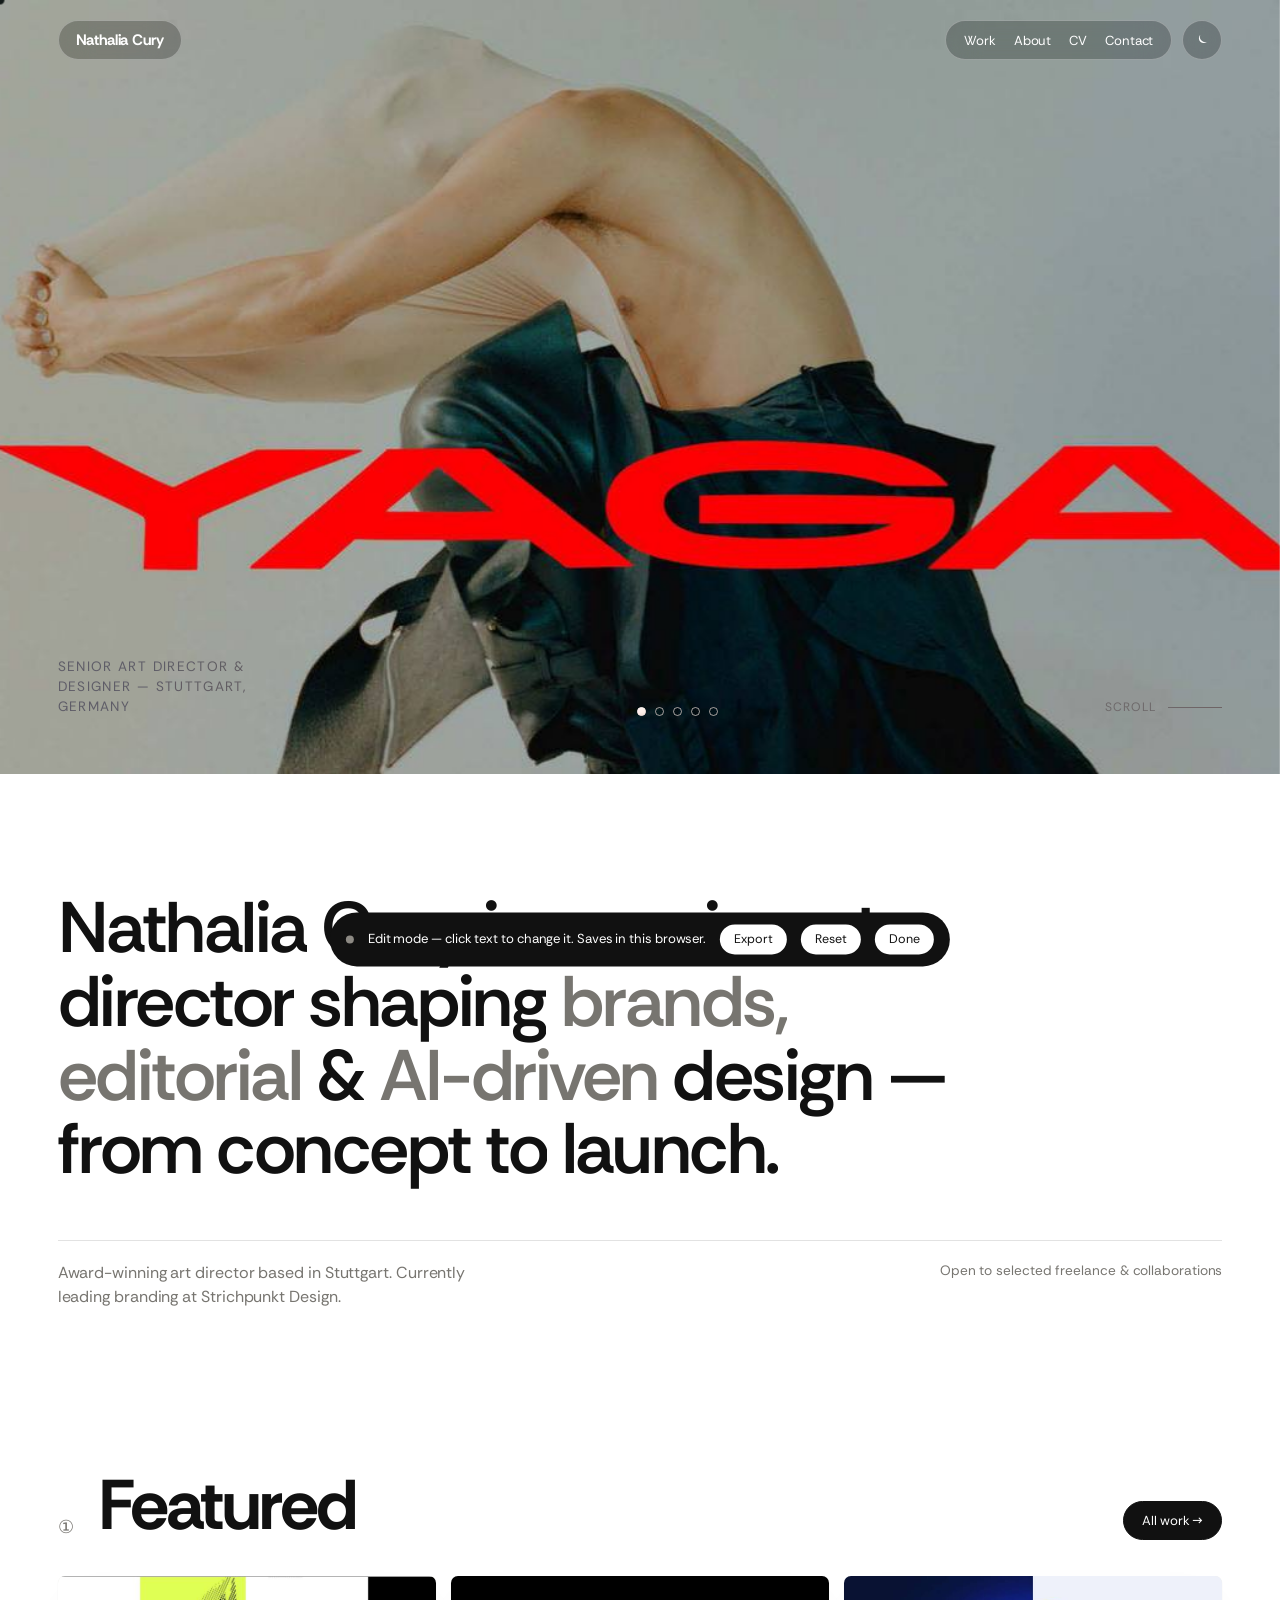
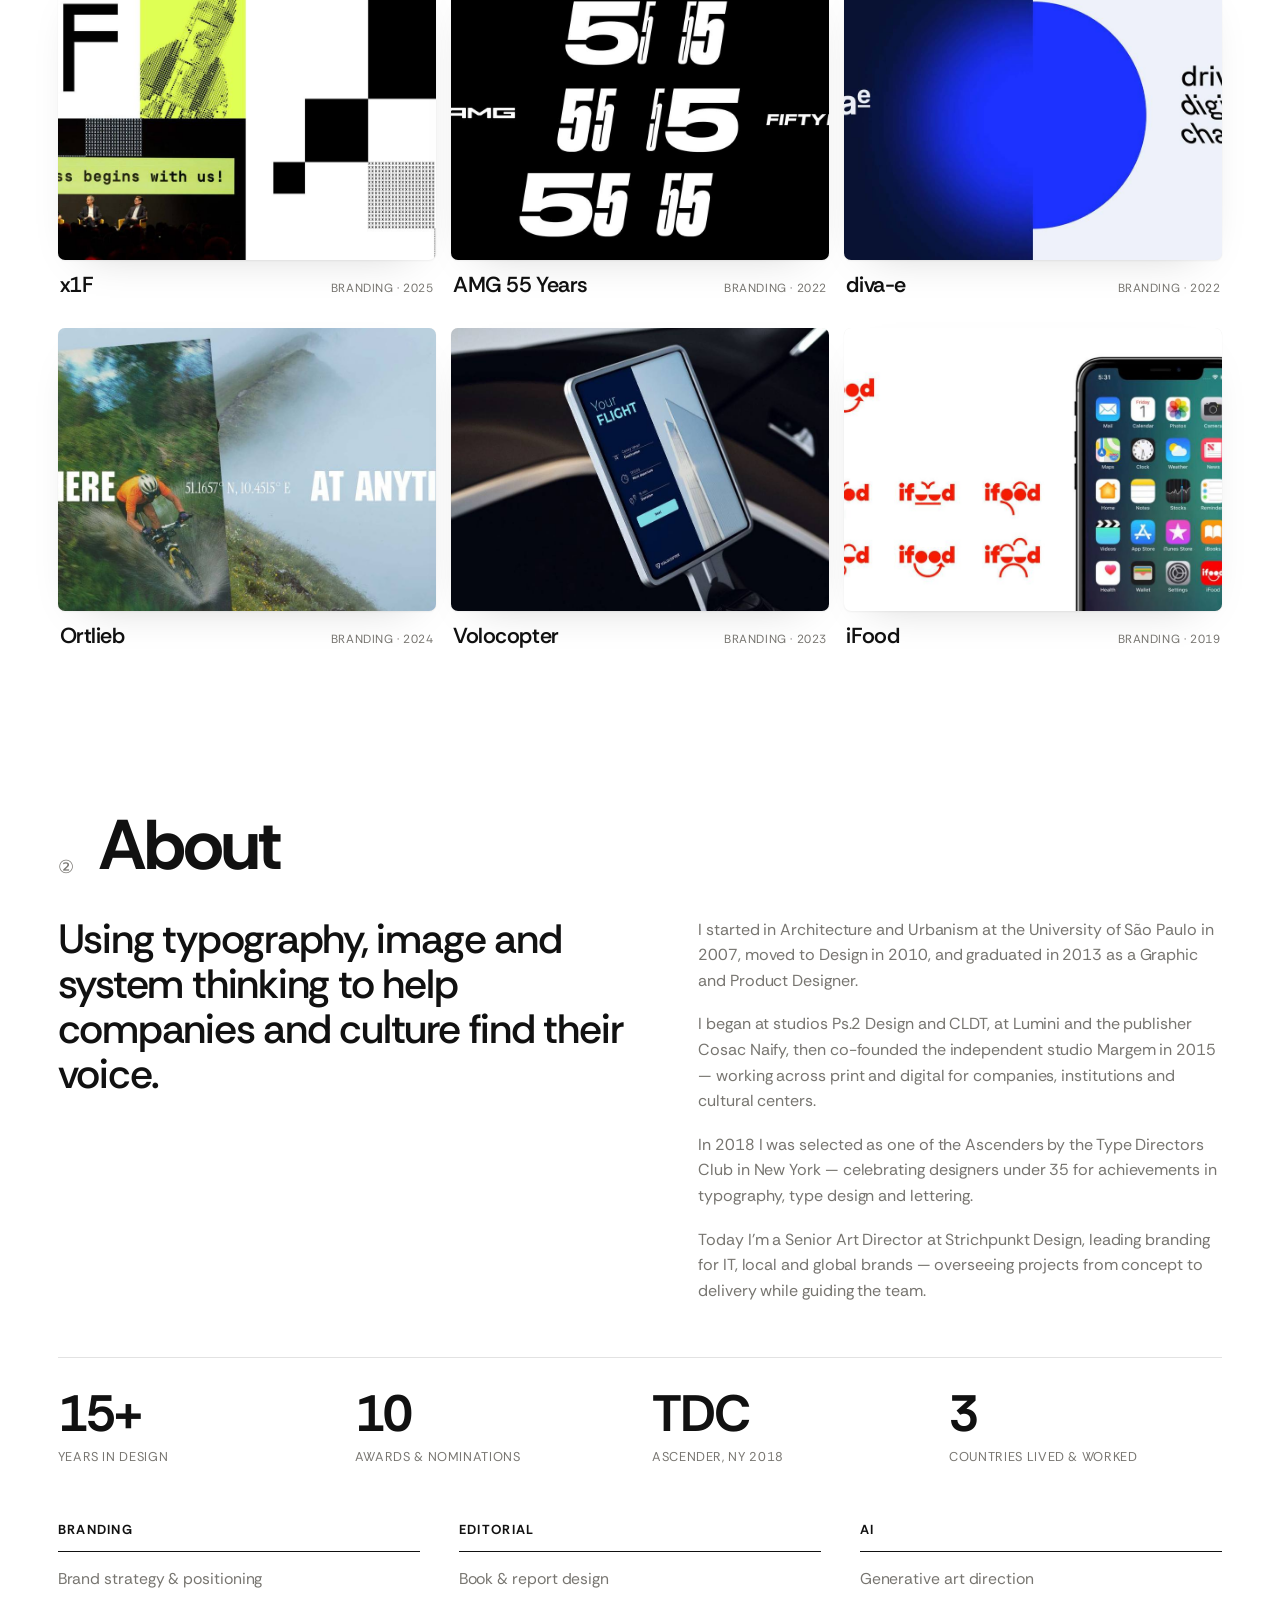
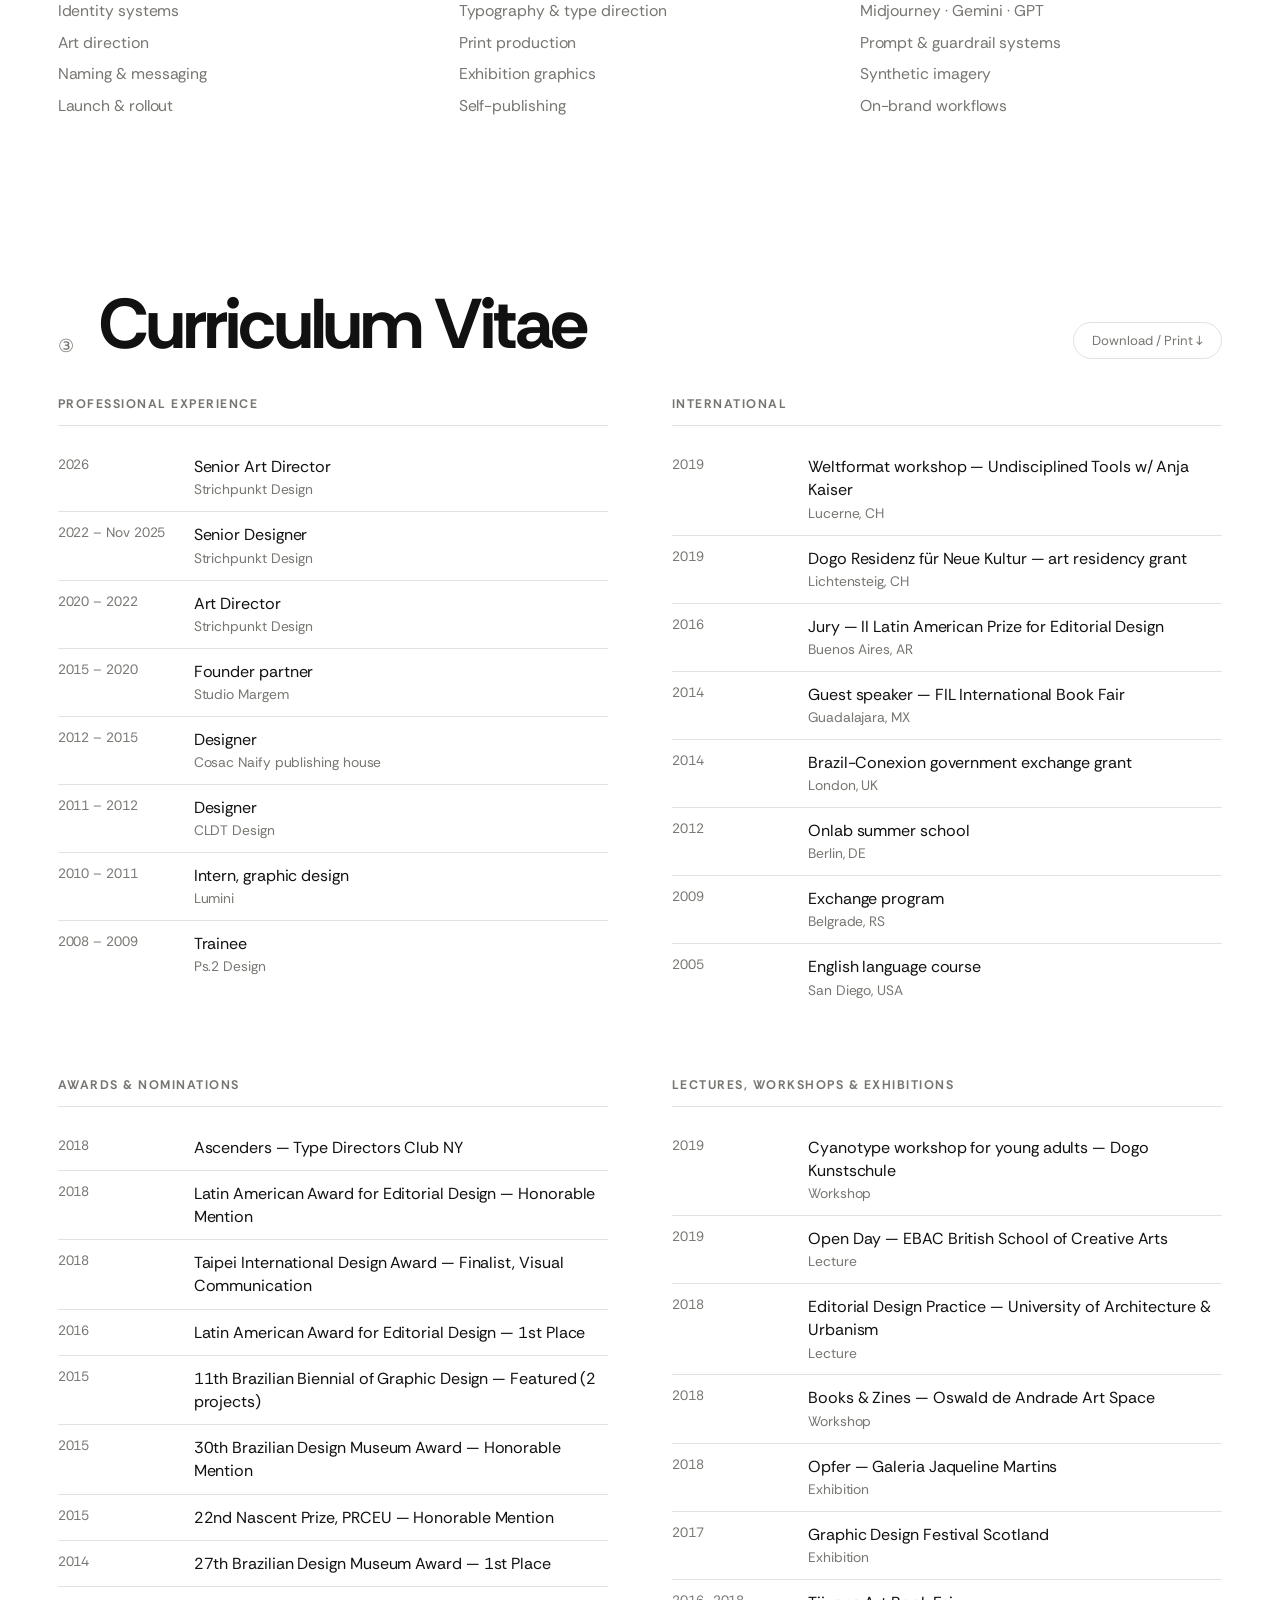
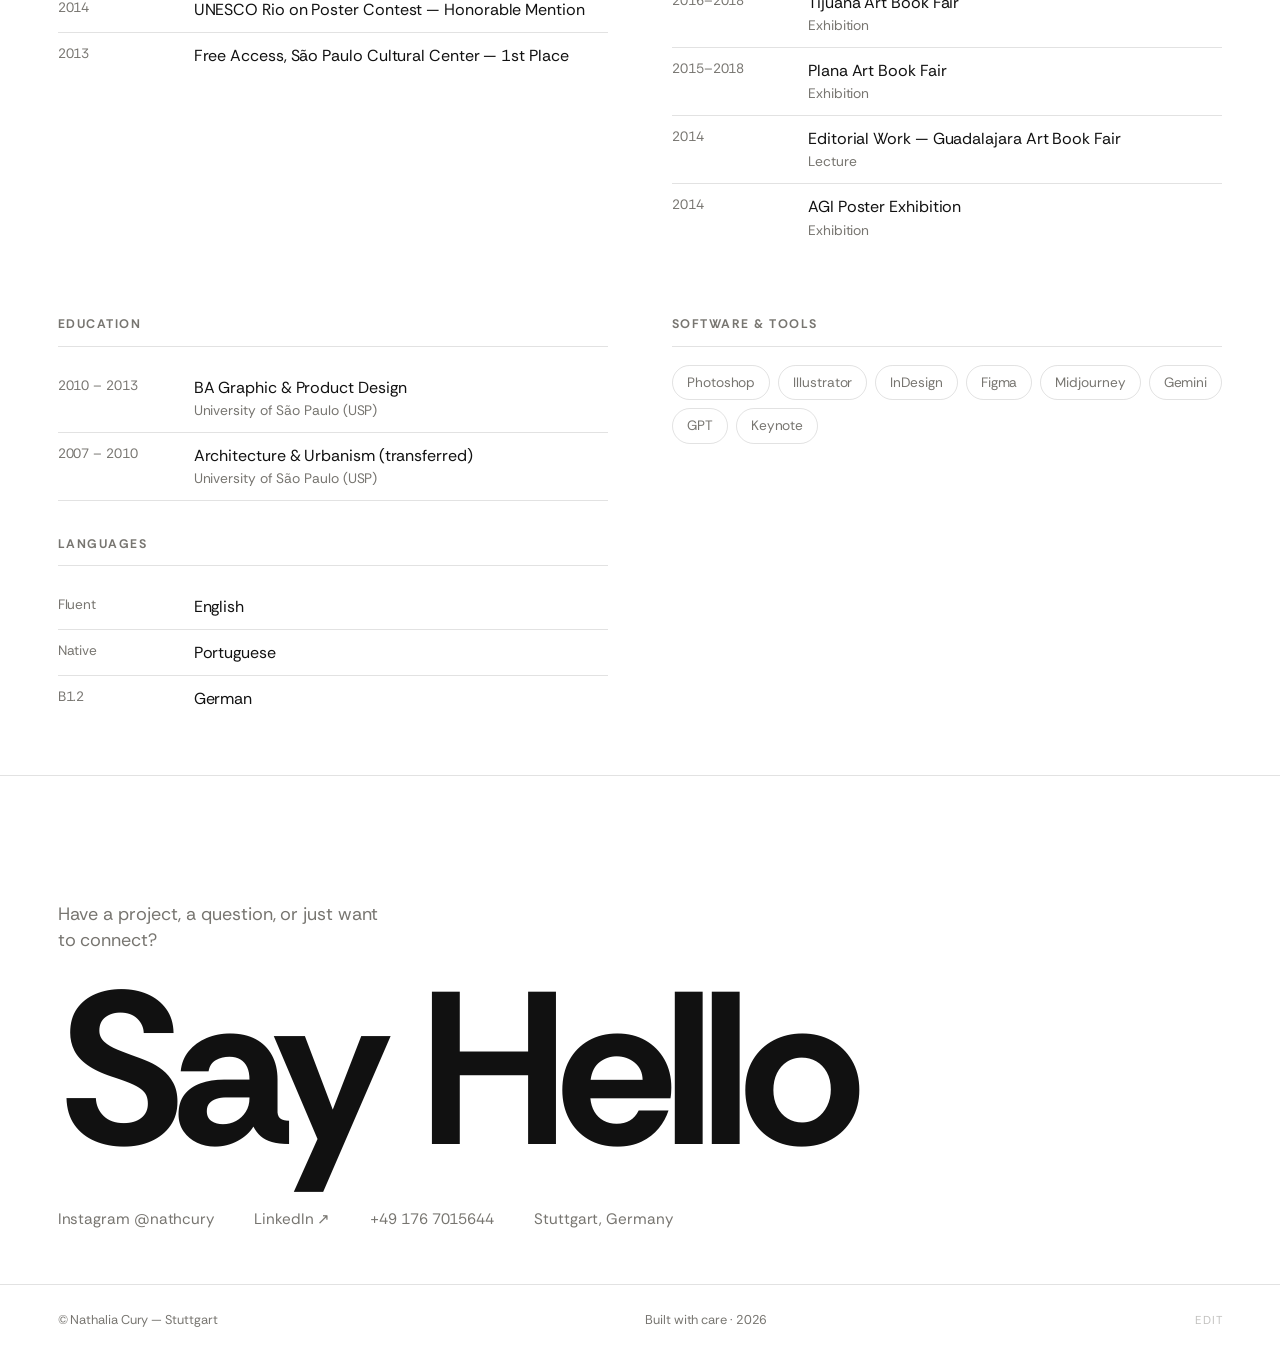
==== commit 2653c0bc: "Glass nav+logo (legible on bright), glass theme circle, card edge shadows, scroll-staggered statemen" ====
--- a/index.html
+++ b/index.html
@@ -11,7 +11,7 @@
   <meta property="og:image" content="assets/work/yaga-1.jpg" />
   <meta property="og:type" content="website" />
 
-  <link rel="icon" type="image/svg+xml" href="assets/favicon.svg" />
+  <link rel="icon" type="image/svg+xml" href="assets/favicon-nc.svg?v=4" />
   <link rel="preconnect" href="https://fonts.googleapis.com" />
   <link rel="preconnect" href="https://fonts.gstatic.com" crossorigin />
   <link href="https://fonts.googleapis.com/css2?family=Rethink+Sans:ital,wght@0,400..800;1,400..700&display=swap" rel="stylesheet" />
@@ -76,15 +76,12 @@
       </div>
     </section>
 
-    <!-- CLIENTS -->
-    <section class="clients" aria-hidden="true"><div class="clients__track" id="clients"></div></section>
-
     <!-- FEATURED 3×2 -->
     <section class="featured" id="featuredSec">
       <div class="sec-head">
         <span class="sec-head__idx">①</span>
         <h2 class="sec-head__title" data-fx>Featured</h2>
-        <a href="work.html" class="pill" data-cursor="">All work →</a>
+        <a href="work.html" class="pill pill--cta" data-cursor="">All work →</a>
       </div>
       <div class="featured__grid" id="featured"></div>
     </section>
--- a/css/style.css
+++ b/css/style.css
@@ -22,6 +22,13 @@
   --font: "Rethink Sans", "Helvetica Neue", Arial, sans-serif;
   --ease: cubic-bezier(0.22, 1, 0.36, 1);
   --ease-io: cubic-bezier(0.76, 0, 0.24, 1);
+
+  /* frosted glass for nav (dark tint keeps white text legible over bright OR dark imagery) */
+  --glass-bg: rgba(18, 18, 18, 0.26);
+  --glass-bd: rgba(255, 255, 255, 0.3);
+  --glass-blur: blur(16px) saturate(1.4);
+  /* super-subtle card edge so white images read on white & dark on dark */
+  --card-edge: 0 1px 2px rgba(0,0,0,0.05), 0 16px 44px -26px rgba(0,0,0,0.22);
 }
 [data-theme="dark"] {
   --bg: #0c0b0a;
@@ -32,6 +39,7 @@
   --line: rgba(242, 241, 236, 0.16);
   --accent: #9a968d;
   --shadow: 0 40px 90px -50px rgba(0, 0, 0, 0.85);
+  --card-edge: 0 0 0 1px rgba(255,255,255,0.06), 0 16px 44px -26px rgba(0,0,0,0.7);
 }
 
 *, *::before, *::after { box-sizing: border-box; margin: 0; padding: 0; }
@@ -74,17 +82,23 @@
    ================================================================= */
 .nav { position: fixed; top: 0; left: 0; right: 0; z-index: 700; display: flex; align-items: center; justify-content: space-between; padding: clamp(13px, 1.6vw, 22px) var(--pad); transition: transform 0.5s var(--ease); }
 .nav.hidden { transform: translateY(-130%); }
-/* logo: negative/difference — inverts over any image or background */
-.nav__brand { font-weight: 700; font-size: 1.05rem; letter-spacing: -0.02em; color: #fff; mix-blend-mode: difference; }
+/* logo in a frosted glass pill — always legible over bright or dark imagery */
+.nav__brand { display: inline-flex; align-items: center; height: 40px; font-weight: 700; font-size: 0.95rem; letter-spacing: -0.02em; color: #fff;
+  padding: 0 17px; border-radius: 100px; background: var(--glass-bg); border: 1px solid var(--glass-bd);
+  -webkit-backdrop-filter: var(--glass-blur); backdrop-filter: var(--glass-blur); transition: background 0.4s var(--ease), color 0.4s, border-color 0.4s; }
 .nav__group { display: flex; align-items: center; gap: 10px; color: #fff; }
-.nav__links { display: flex; align-items: center; gap: clamp(12px, 1.4vw, 24px); padding: 9px 18px; border-radius: 100px;
-  background: rgba(255, 255, 255, 0.1); border: 1px solid rgba(255, 255, 255, 0.22);
-  -webkit-backdrop-filter: blur(16px) saturate(1.4); backdrop-filter: blur(16px) saturate(1.4); }
+.nav__links { display: flex; align-items: center; height: 40px; gap: clamp(12px, 1.4vw, 24px); padding: 0 18px; border-radius: 100px;
+  background: var(--glass-bg); border: 1px solid var(--glass-bd);
+  -webkit-backdrop-filter: var(--glass-blur); backdrop-filter: var(--glass-blur); }
 .nav__links a { font-size: 0.82rem; position: relative; }
 .nav__links a::after { content: ""; position: absolute; left: 0; bottom: -3px; width: 0; height: 1px; background: currentColor; transition: width 0.4s var(--ease); }
 .nav__links a:hover::after, .nav__links a.active::after { width: 100%; }
-.theme-toggle { display: inline-flex; align-items: center; justify-content: center; width: 30px; height: 30px; border-radius: 50%; flex: none; opacity: 0.9; transition: opacity 0.3s, transform 0.4s var(--ease); }
-.theme-toggle:hover { opacity: 1; transform: rotate(18deg); }
+/* theme icon inside a glass circle, same height + effect as the menu */
+.theme-toggle { display: inline-flex; align-items: center; justify-content: center; width: 40px; height: 40px; border-radius: 50%; flex: none;
+  background: var(--glass-bg); border: 1px solid var(--glass-bd);
+  -webkit-backdrop-filter: var(--glass-blur); backdrop-filter: var(--glass-blur);
+  transition: transform 0.45s var(--ease), background 0.4s, border-color 0.4s; }
+.theme-toggle:hover { transform: rotate(20deg); }
 .theme-toggle svg { display: block; }
 .theme-toggle .ic-sun { display: none; }
 .theme-toggle .ic-moon { display: block; }
@@ -95,11 +109,18 @@
 .nav.open .nav__menu span:nth-child(1) { transform: translateY(3.2px) rotate(45deg); }
 .nav.open .nav__menu span:nth-child(2) { transform: translateY(-3.2px) rotate(-45deg); }
 /* solid state (scrolled past hero, or Work page) */
-.nav.solid .nav__group, .nav--solid .nav__group { color: var(--ink); }
-.nav.solid .nav__links, .nav--solid .nav__links { background: rgba(125, 125, 125, 0.08); border-color: var(--line); }
-/* when solid / on work page there is no image behind — show logo in ink, not difference */
-.nav.solid .nav__brand, .nav--solid .nav__brand { mix-blend-mode: normal; color: var(--ink); }
-@media (max-width: 820px) { .nav__links { display: none; } .nav__menu { display: flex; } .nav__group { padding: 8px 12px; border-radius: 100px; background: rgba(255,255,255,0.1); border: 1px solid rgba(255,255,255,0.22); -webkit-backdrop-filter: blur(16px); backdrop-filter: blur(16px); } .nav.solid .nav__group, .nav--solid .nav__group { background: rgba(125,125,125,0.08); border-color: var(--line); } }
+.nav.solid .nav__group, .nav--solid .nav__group,
+.nav.solid .nav__brand, .nav--solid .nav__brand { color: var(--ink); }
+.nav.solid .nav__links, .nav--solid .nav__links,
+.nav.solid .nav__brand, .nav--solid .nav__brand,
+.nav.solid .theme-toggle, .nav--solid .theme-toggle { background: rgba(125, 125, 125, 0.1); border-color: var(--line); }
+@media (max-width: 820px) {
+  .nav__links { display: none; }
+  .nav__menu { display: flex; align-items: center; justify-content: center; width: 40px; height: 40px; border-radius: 50%; gap: 5px;
+    background: var(--glass-bg); border: 1px solid var(--glass-bd); -webkit-backdrop-filter: var(--glass-blur); backdrop-filter: var(--glass-blur); }
+  .nav__menu span { width: 16px; }
+  .nav.solid .nav__menu, .nav--solid .nav__menu { background: rgba(125,125,125,0.1); border-color: var(--line); }
+}
 
 /* ----------- Mobile menu ----------- */
 .menu { position: fixed; inset: 0; z-index: 650; background: var(--bg); display: flex; flex-direction: column; justify-content: center; padding: var(--pad); clip-path: inset(0 0 100% 0); transition: clip-path 0.7s var(--ease-io); pointer-events: none; }
@@ -155,13 +176,16 @@
 
 .pill { font-size: 0.82rem; padding: 9px 18px; border-radius: 100px; border: 1px solid var(--line); color: var(--ink-2); transition: 0.3s; white-space: nowrap; }
 .pill:hover { color: var(--bg); background: var(--ink); border-color: var(--ink); }
+/* negative-filled CTA so it doesn't get lost — emphasised on mobile */
+.pill--cta { background: var(--ink); color: var(--bg); border-color: var(--ink); }
+.pill--cta:hover { background: var(--accent); border-color: var(--accent); color: #fff; }
 
 /* =================================================================
    FEATURED 3 × 2
    ================================================================= */
 .featured__grid { padding: 0 var(--pad) clamp(40px, 7vh, 100px); display: grid; grid-template-columns: repeat(3, 1fr); gap: clamp(20px, 2.4vw, 48px) var(--gap); }
 .ftile { cursor: pointer; }
-.ftile__media { position: relative; overflow: hidden; border-radius: var(--radius); aspect-ratio: 4/3; background: var(--card); }
+.ftile__media { position: relative; overflow: hidden; border-radius: var(--radius); aspect-ratio: 4/3; background: var(--card); box-shadow: var(--card-edge); }
 .ftile__media img, .ftile__media video, .ftile__media canvas { width: 100%; height: 100%; object-fit: cover; transition: transform 1s var(--ease); }
 .ftile:hover .ftile__media img, .ftile:hover .ftile__media video, .ftile:hover .ftile__media canvas { transform: scale(1.045); }
 .ftile__bar { position: absolute; left: 0; bottom: 0; height: 3px; width: 0; background: var(--ink); transition: width 0.6s var(--ease); }
@@ -192,7 +216,7 @@
 .card { grid-column: span 6; cursor: pointer; }
 .card:nth-child(3n+3) { grid-column: span 12; }
 .card.is-hidden { display: none; }
-.card__media { position: relative; overflow: hidden; border-radius: var(--radius); aspect-ratio: 4/3; background: var(--card); }
+.card__media { position: relative; overflow: hidden; border-radius: var(--radius); aspect-ratio: 4/3; background: var(--card); box-shadow: var(--card-edge); }
 .card:nth-child(3n+3) .card__media { aspect-ratio: 16/7; }
 .card__media img, .card__media video, .card__media canvas { width: 100%; height: 100%; object-fit: cover; transition: transform 1s var(--ease); }
 .card:hover .card__media img, .card:hover .card__media video, .card:hover .card__media canvas { transform: scale(1.045); }
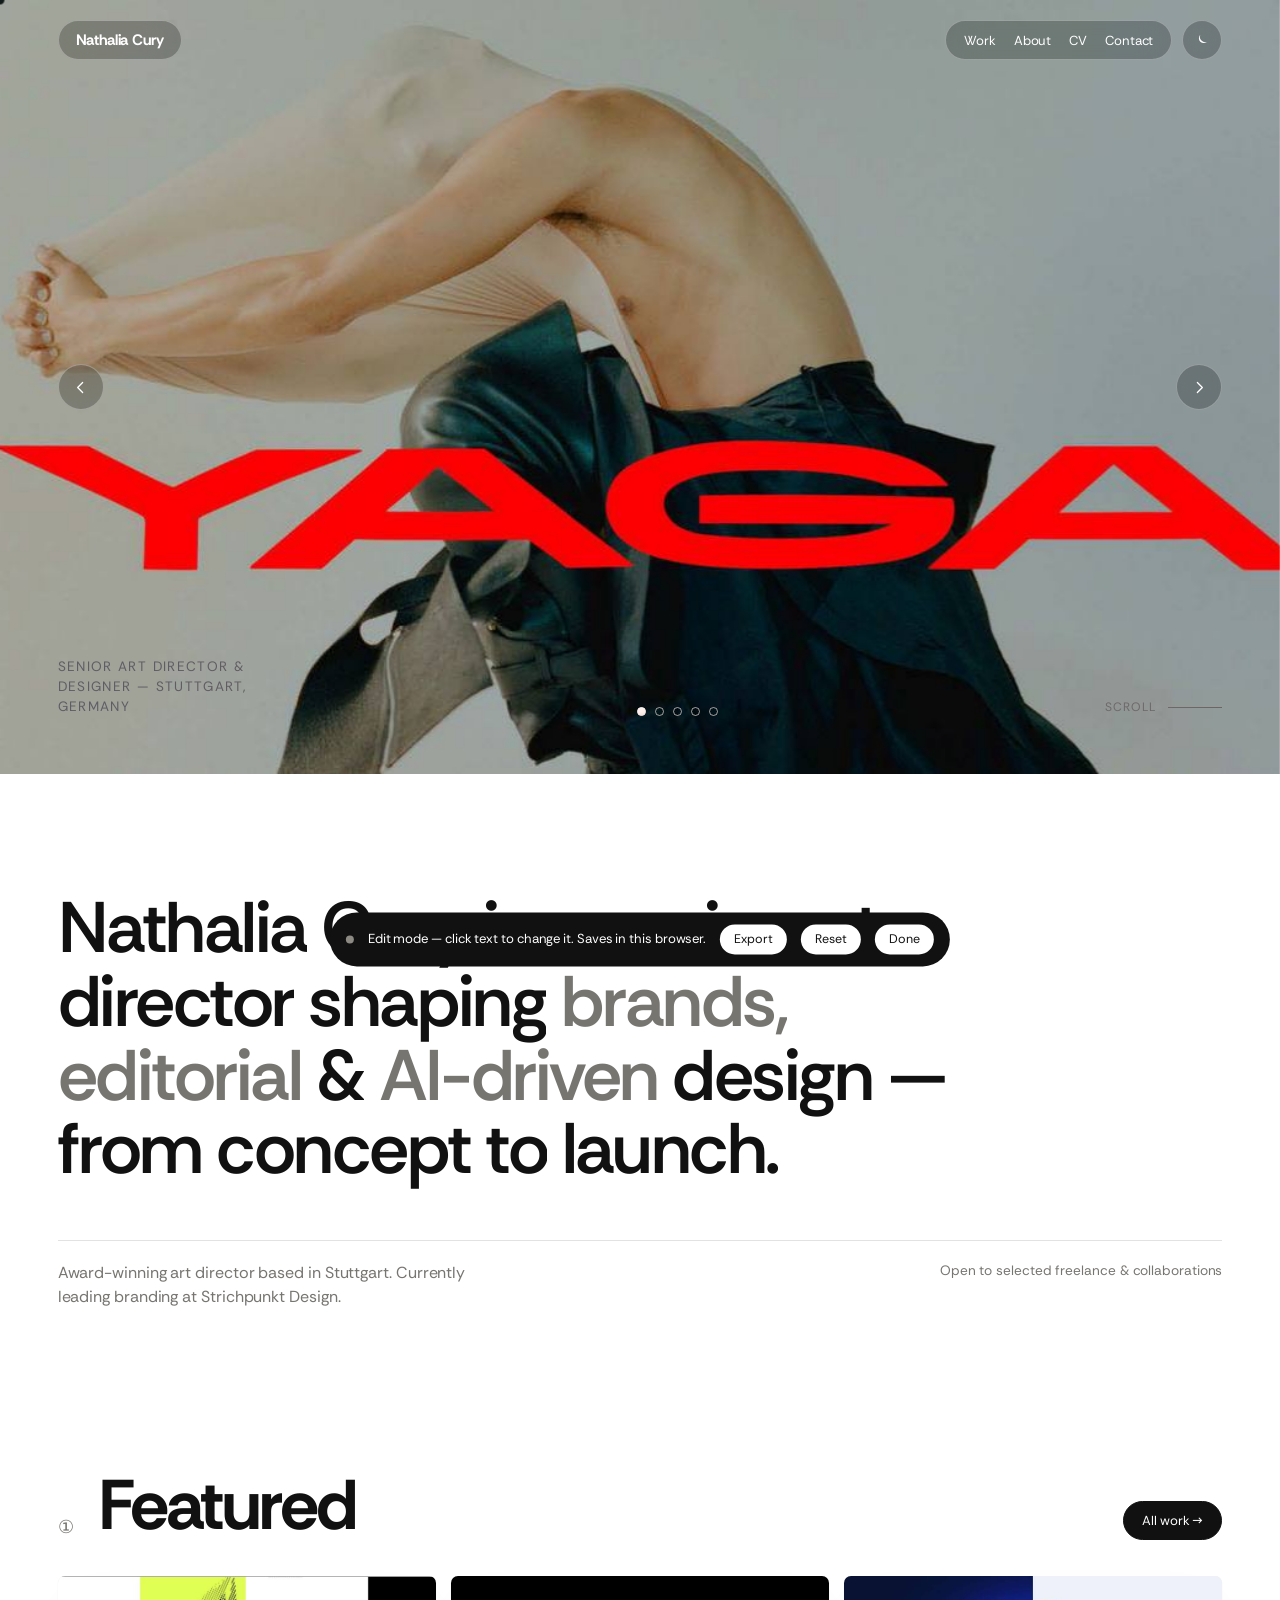
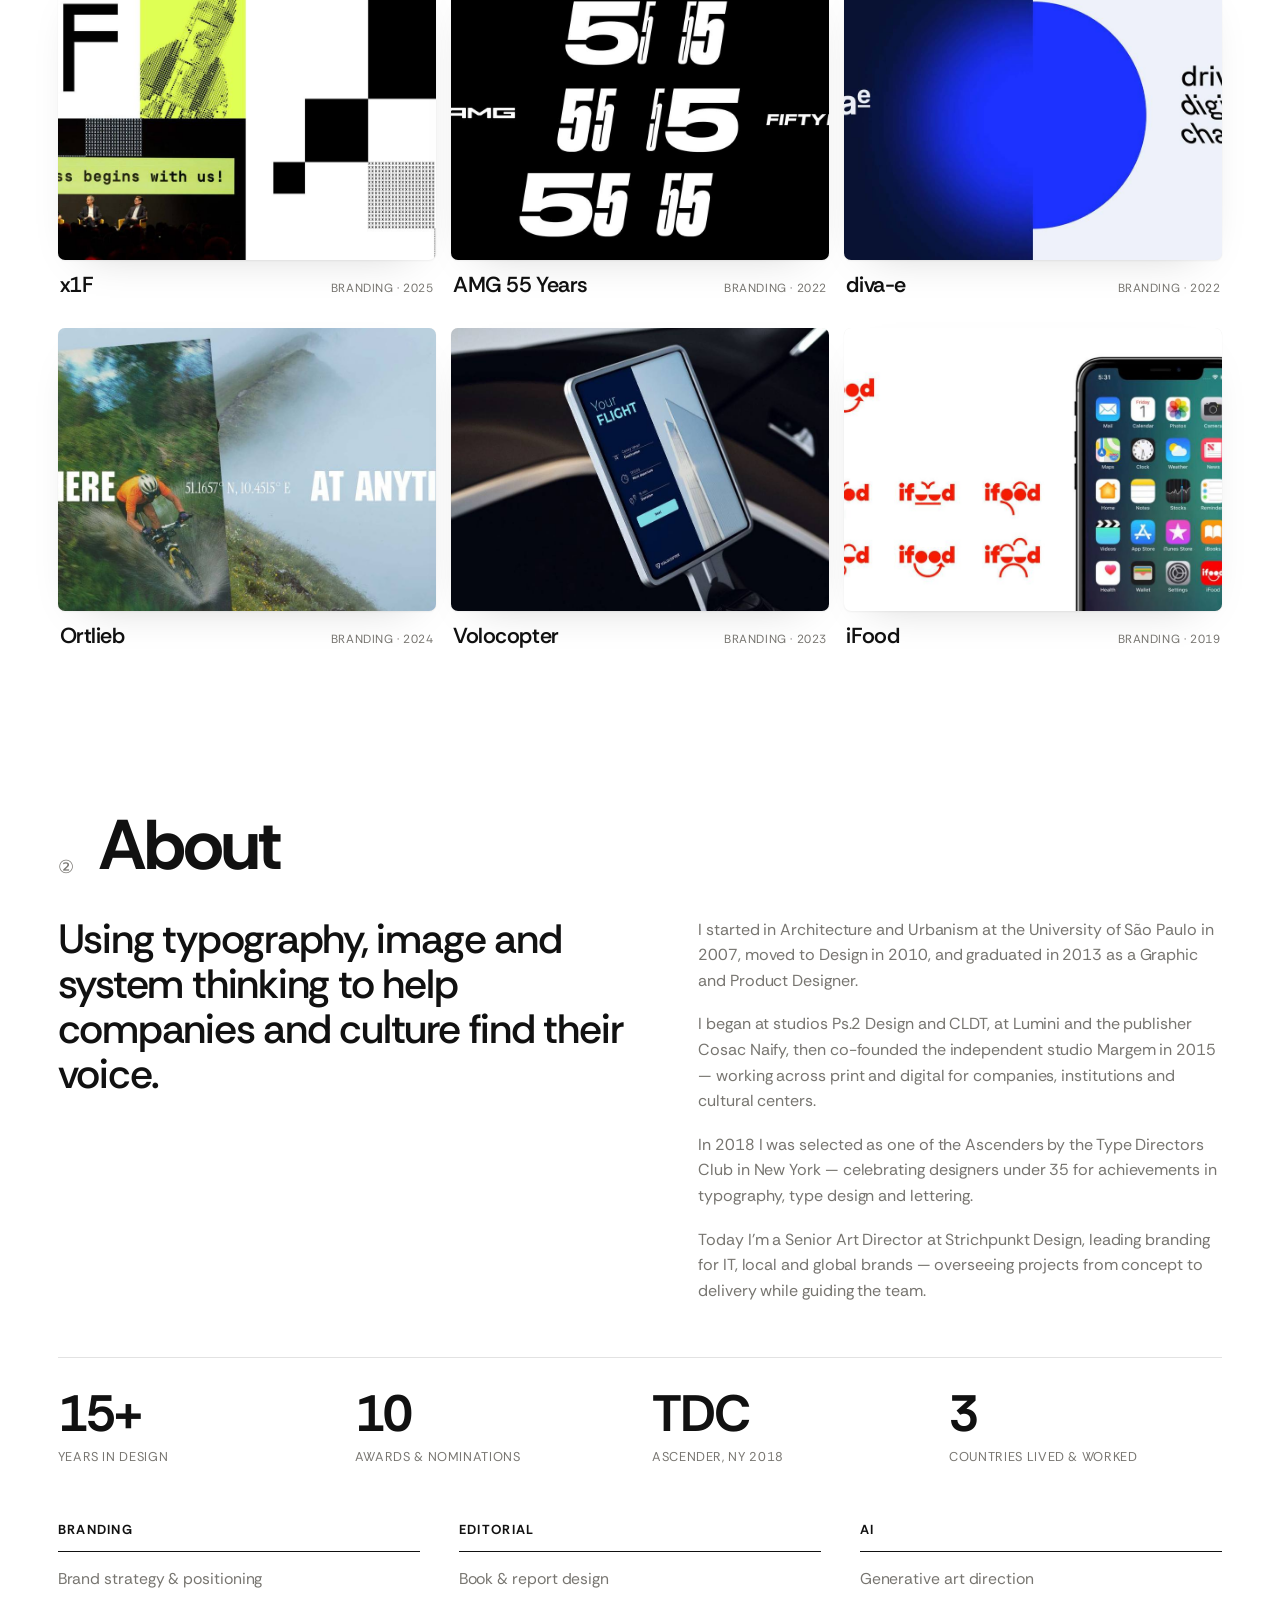
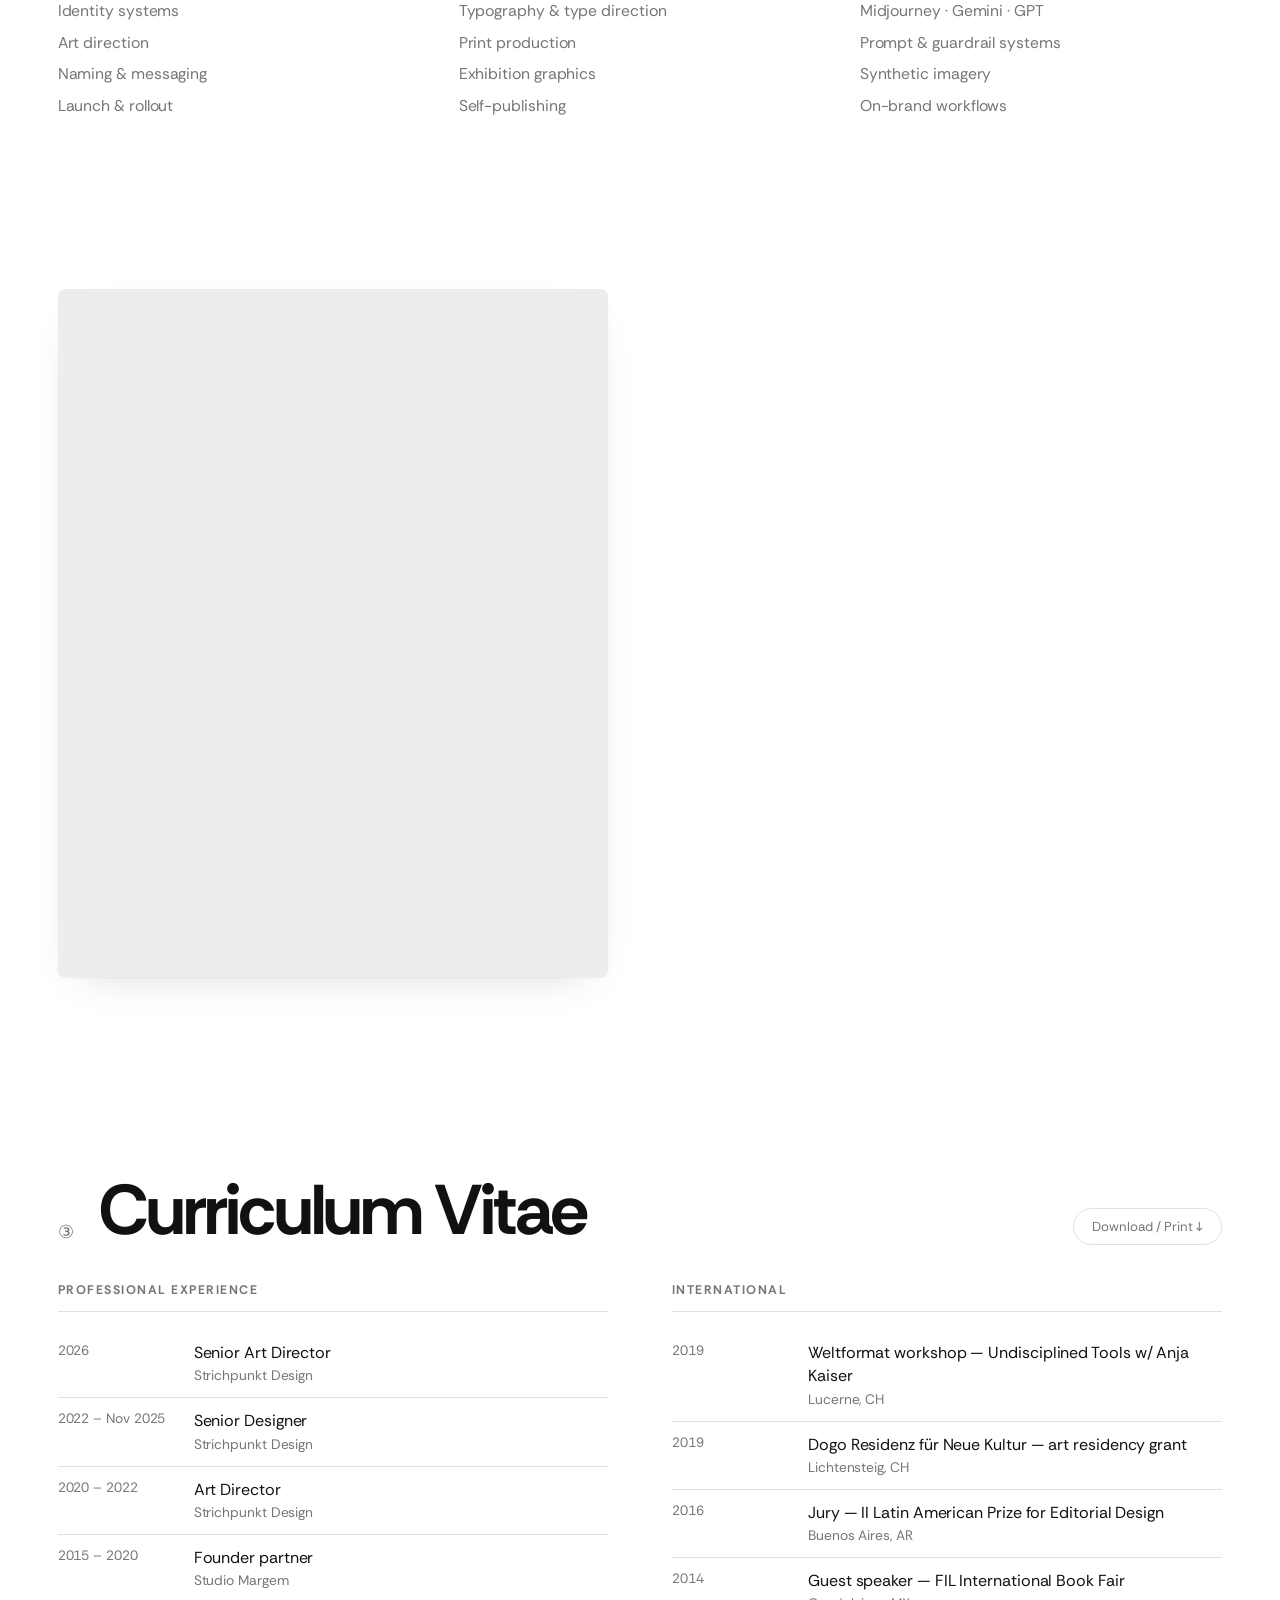
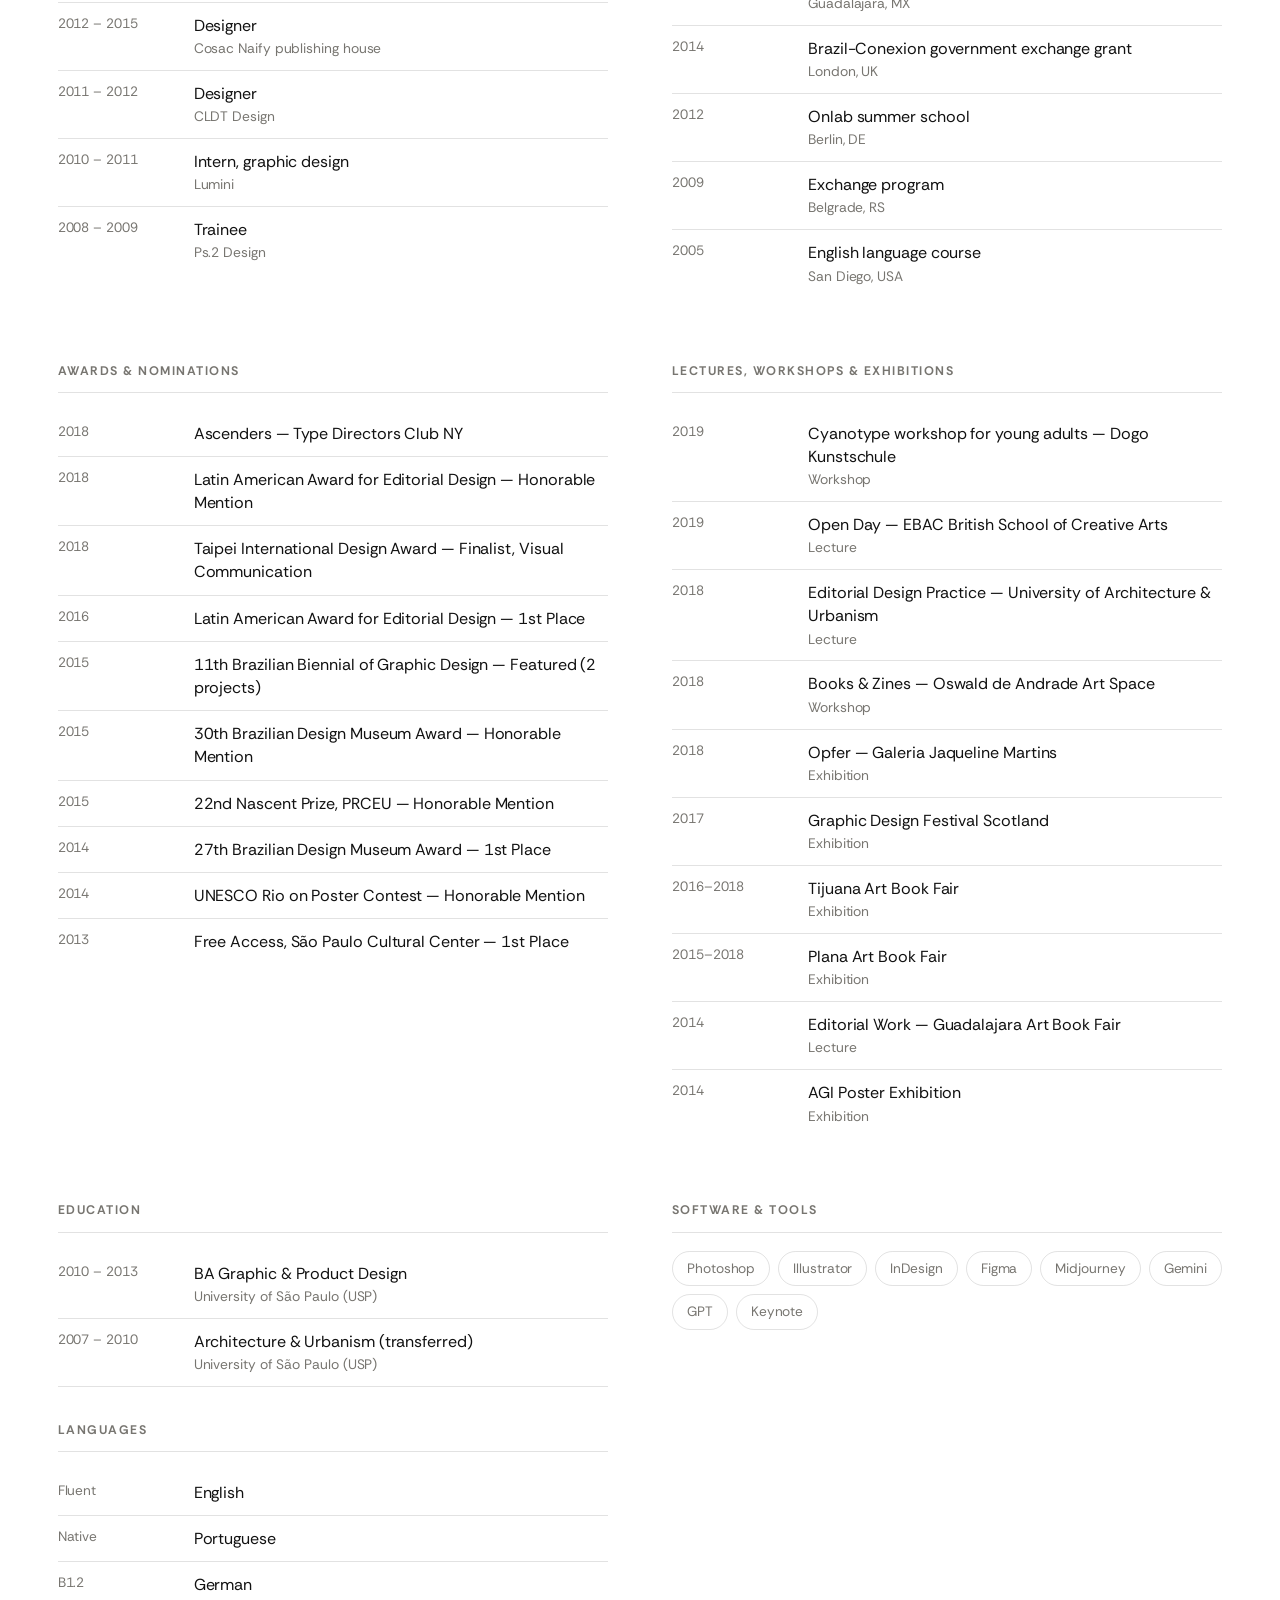
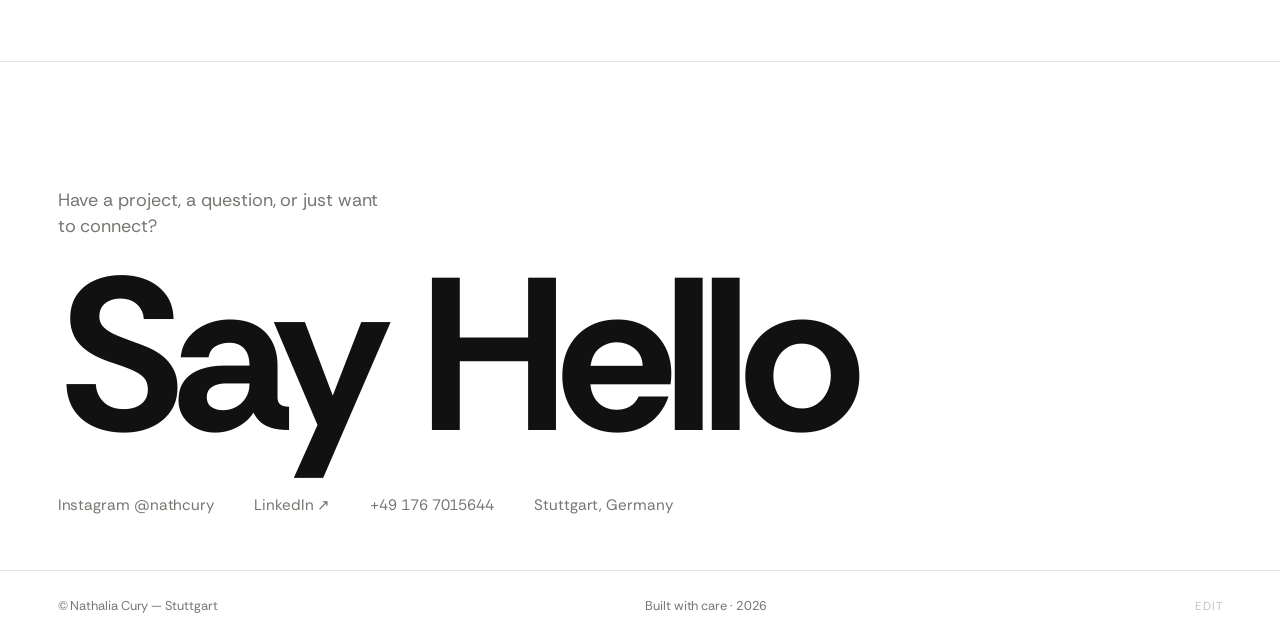
==== commit c1556c97: "Fix image-module crash (media sub-field); separate card cover vs case hero; drop Client; hero arrows" ====
--- a/index.html
+++ b/index.html
@@ -60,6 +60,12 @@
     <!-- TRUE FULL-BLEED HERO -->
     <section class="hero" id="hero">
       <div class="hero__media" id="heroMedia"></div>
+      <button class="hero__nav hero__nav--prev" id="heroPrev" aria-label="Previous slide">
+        <svg viewBox="0 0 24 24" width="17" height="17" fill="none" stroke="currentColor" stroke-width="1.8" stroke-linecap="round" stroke-linejoin="round"><path d="M15 5l-7 7 7 7"/></svg>
+      </button>
+      <button class="hero__nav hero__nav--next" id="heroNext" aria-label="Next slide">
+        <svg viewBox="0 0 24 24" width="17" height="17" fill="none" stroke="currentColor" stroke-width="1.8" stroke-linecap="round" stroke-linejoin="round"><path d="M9 5l7 7-7 7"/></svg>
+      </button>
       <div class="hero__overlay">
         <span class="hero__eyebrow" id="heroEyebrow"></span>
         <div class="hero__dots" id="heroDots" aria-hidden="true"></div>
@@ -100,6 +106,15 @@
       <div class="about__caps" id="aboutCaps"></div>
     </section>
 
+    <!-- PORTRAIT + QUOTE -->
+    <section class="portrait" id="portrait" hidden>
+      <div class="portrait__img" id="portraitImg"></div>
+      <div class="portrait__side">
+        <blockquote class="portrait__quote" id="portraitQuote"></blockquote>
+        <cite class="portrait__cite" id="portraitCite"></cite>
+      </div>
+    </section>
+
     <!-- CV -->
     <section class="cv" id="cv">
       <div class="sec-head">
@@ -138,6 +153,8 @@
   </div>
 
   <script src="js/content.js"></script>
+  <script src="js/supabase-config.js"></script>
+  <script src="js/store.js"></script>
   <script src="js/main.js"></script>
 </body>
 </html>
--- a/css/style.css
+++ b/css/style.css
@@ -144,6 +144,25 @@
 .hero__dots { display: flex; gap: 9px; align-items: center; }
 .hero__dots button { width: 9px; height: 9px; border-radius: 50%; border: 1.5px solid #fff; background: transparent; opacity: 0.65; transition: opacity 0.3s, background 0.3s; padding: 0; }
 .hero__dots button.active { background: #fff; opacity: 1; }
+.hero__nav { position: absolute; top: 50%; transform: translateY(-50%); z-index: 3; width: 46px; height: 46px; border-radius: 50%;
+  display: flex; align-items: center; justify-content: center; color: #fff;
+  background: var(--glass-bg); border: 1px solid var(--glass-bd);
+  -webkit-backdrop-filter: var(--glass-blur); backdrop-filter: var(--glass-blur); transition: background 0.3s, transform 0.3s; }
+.hero__nav:hover { transform: translateY(-50%) scale(1.08); }
+.hero__nav--prev { left: var(--pad); }
+.hero__nav--next { right: var(--pad); }
+@media (max-width: 600px) { .hero__nav { width: 40px; height: 40px; } }
+
+/* Portrait + quote module */
+.portrait { padding: clamp(70px,11vh,150px) var(--pad); display: grid; grid-template-columns: 1fr 1fr; gap: clamp(24px,5vw,80px); align-items: stretch; }
+.portrait__img { border-radius: var(--radius); overflow: hidden; background: var(--card); aspect-ratio: 4/5; box-shadow: var(--card-edge); }
+.portrait__img img, .portrait__img video { width: 100%; height: 100%; object-fit: cover; }
+.portrait__side { display: flex; flex-direction: column; justify-content: center; }
+.portrait__quote { font-weight: 600; font-size: clamp(1.6rem, 3.2vw, 3rem); line-height: 1.12; letter-spacing: -0.03em; }
+.portrait__cite { display: block; margin-top: 18px; font-style: normal; color: var(--ink-2); font-size: 0.95rem; }
+@media (max-width: 760px) { .portrait { grid-template-columns: 1fr; } .portrait__img { max-width: 420px; } }
+
+.case__cap { color: var(--ink-2); font-size: 0.85rem; margin-top: -6px; }
 .hero__eyebrow { font-size: 0.85rem; text-transform: uppercase; letter-spacing: 0.1em; max-width: 24ch; }
 .hero__scroll { display: flex; align-items: center; gap: 12px; font-size: 0.76rem; text-transform: uppercase; letter-spacing: 0.09em; }
 .hero__scroll i { width: 54px; height: 1px; background: currentColor; position: relative; overflow: hidden; }
@@ -157,7 +176,7 @@
 .statement__text { font-weight: 600; font-size: clamp(1.9rem, 5.6vw, 5.4rem); line-height: 1.03; letter-spacing: -0.035em; max-width: 22ch; }
 .statement__text .word { display: inline-block; overflow: hidden; vertical-align: top; padding-bottom: 0.16em; margin-bottom: -0.16em; }
 .statement__text .word > span { display: inline-block; transform: translateY(110%); transition: transform 0.9s var(--ease-io); }
-.statement.in .statement__text .word > span { transform: translateY(0); }
+.statement__text.in .word > span { transform: translateY(0); }
 .statement__foot { display: flex; justify-content: space-between; gap: 24px; flex-wrap: wrap; margin-top: clamp(36px, 6vh, 72px); border-top: 1px solid var(--line); padding-top: 20px; }
 .statement__intro { max-width: 46ch; font-size: clamp(1rem, 1.15vw, 1.18rem); color: var(--ink-2); }
 .statement__loc { font-size: 0.85rem; color: var(--ink-2); text-align: right; }
@@ -308,6 +327,11 @@
 .case__row { display: grid; grid-template-columns: 1fr 1fr; gap: var(--gap); }
 .case__row .case__shot { aspect-ratio: 4/5; }
 .case__shot--wide { aspect-ratio: 16/9; }
+.case__block-text { max-width: 900px; padding: clamp(10px,2vh,30px) 0; }
+.case__block-text p { font-size: clamp(1.1rem, 1.6vw, 1.6rem); line-height: 1.5; }
+.case__block-quote { max-width: 1100px; padding: clamp(20px,4vh,60px) 0; }
+.case__block-quote blockquote { font-weight: 600; font-size: clamp(1.6rem, 3.4vw, 3rem); line-height: 1.15; letter-spacing: -0.03em; }
+.case__block-quote cite { display: block; margin-top: 16px; font-style: normal; color: var(--ink-2); font-size: 0.95rem; }
 @media (max-width: 720px) { .case__intro { grid-template-columns: 1fr; } .case__row { grid-template-columns: 1fr; } .case__row .case__shot { aspect-ratio: 4/3; } }
 .case__credits { padding: clamp(40px,6vh,80px) var(--pad); border-top: 1px solid var(--line); display: grid; grid-template-columns: auto 1fr; gap: clamp(24px,4vw,80px); }
 .case__credits h4 { font-size: 0.78rem; text-transform: uppercase; letter-spacing: 0.12em; color: var(--ink-2); }
@@ -339,7 +363,7 @@
 
 /* ----------- Print ----------- */
 @media print {
-  .nav, .cursor, .progress, .loader, .clients, .hero, .statement, .featured, .contact, .footer__edit, .editbar, .case, .filters, .pill, .workhead { display: none !important; }
+  .nav, .cursor, .progress, .loader, .clients, .hero, .statement, .featured, .portrait, .contact, .footer__edit, .editbar, .case, .filters, .pill, .workhead { display: none !important; }
   body { background: #fff; color: #111; } * { color: #111 !important; }
   [data-fx], .card { opacity: 1 !important; transform: none !important; }
 }
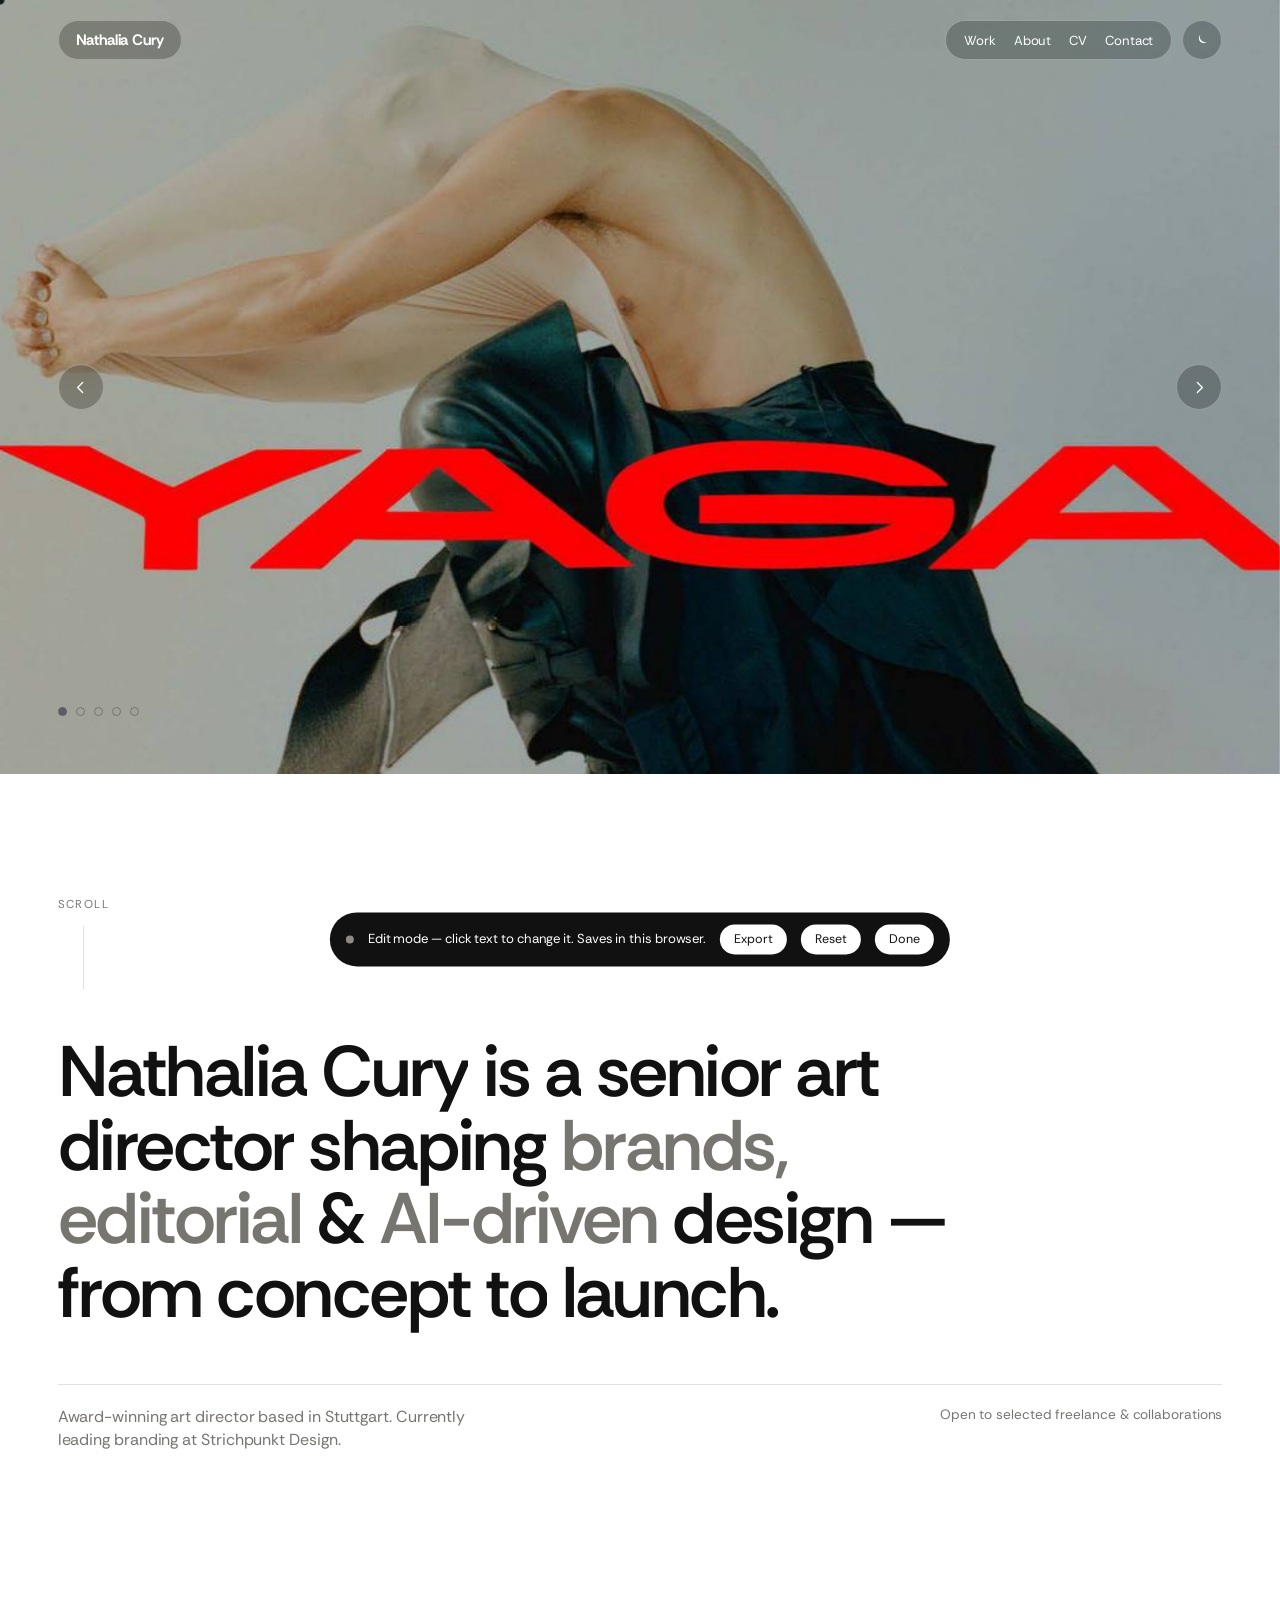
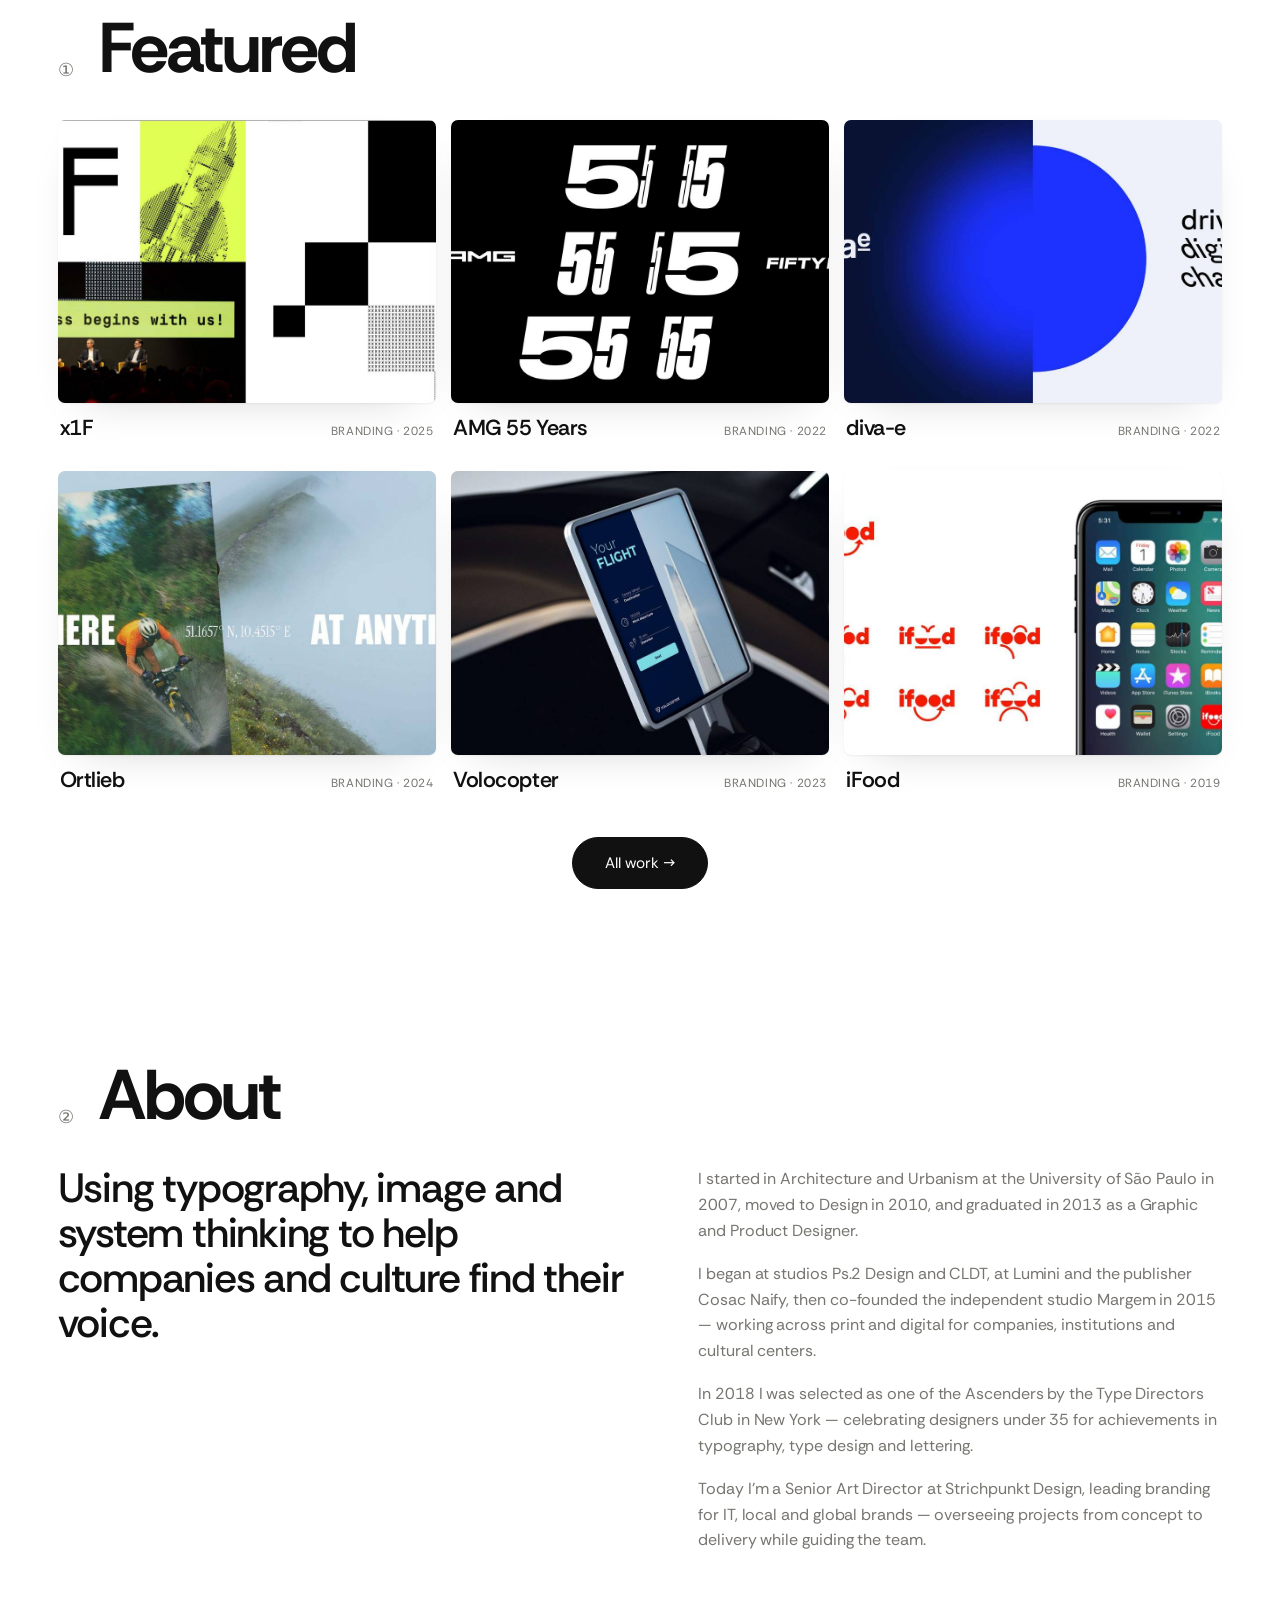
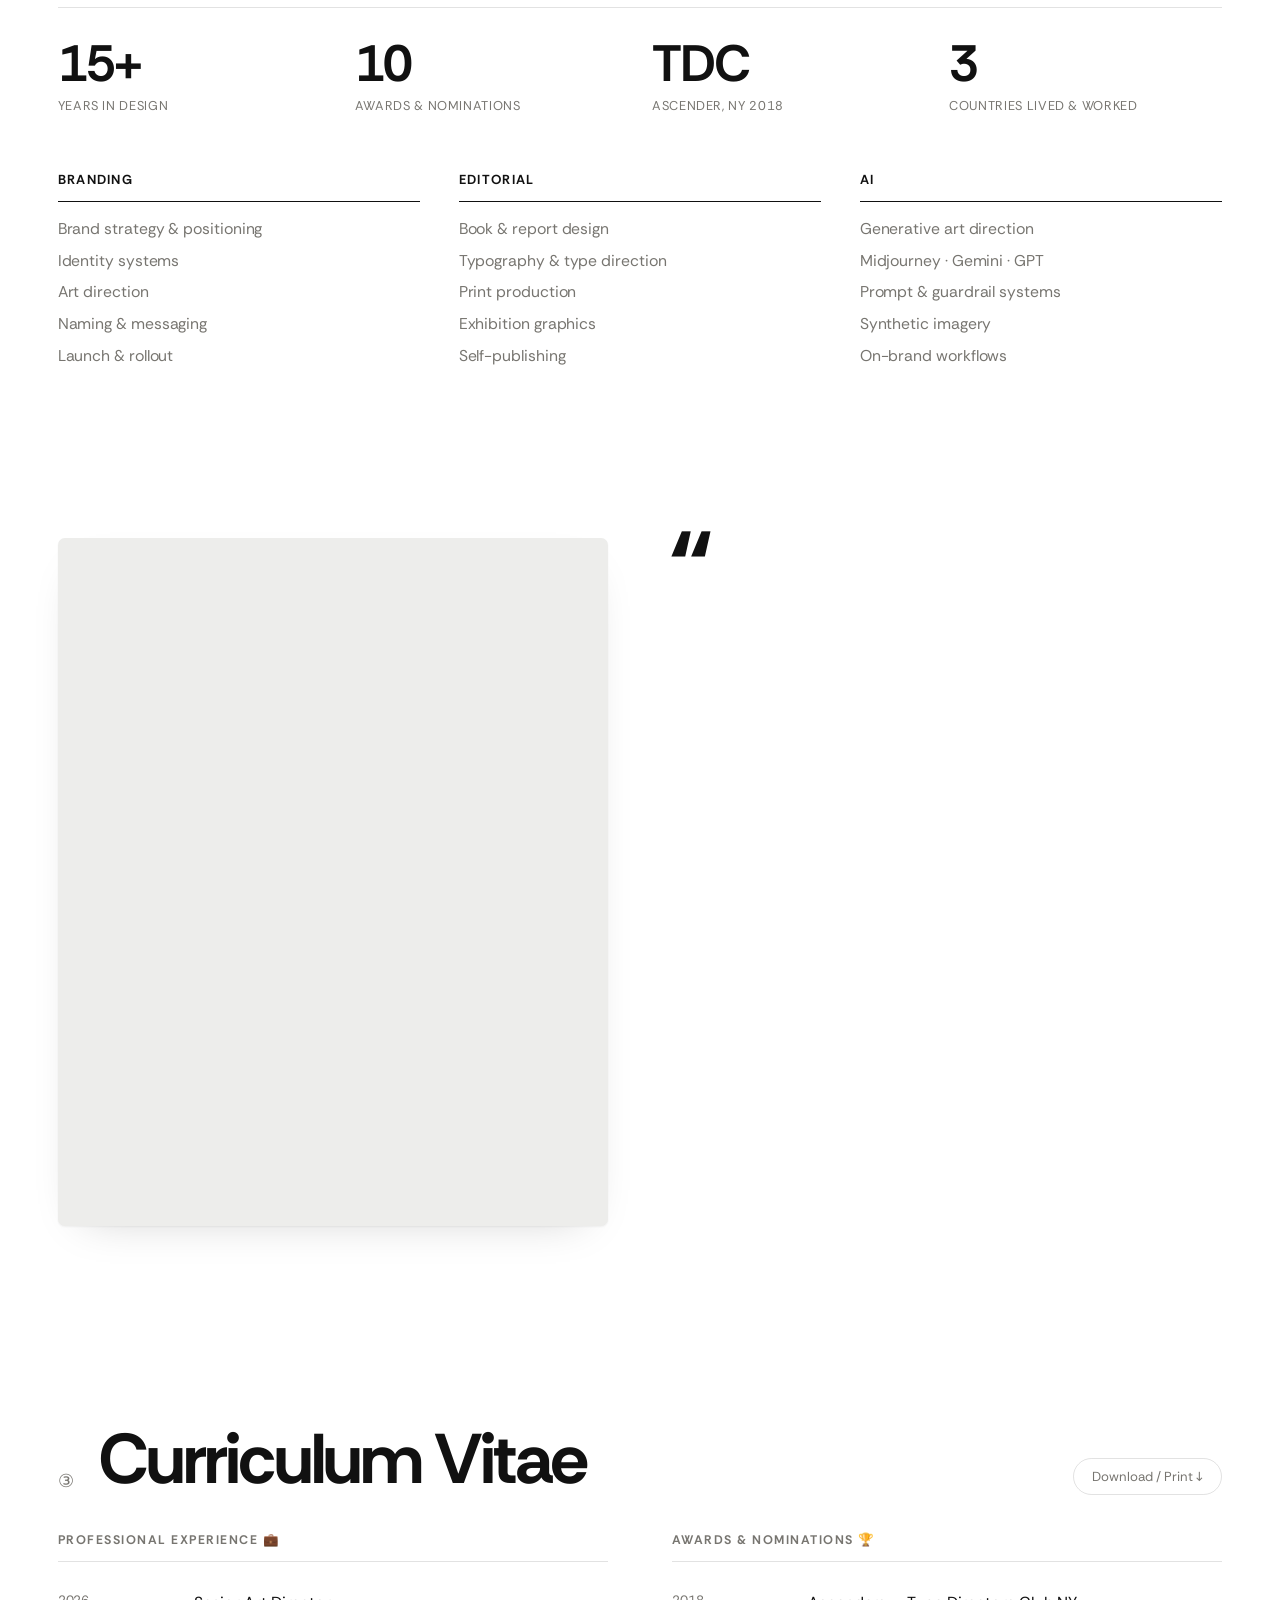
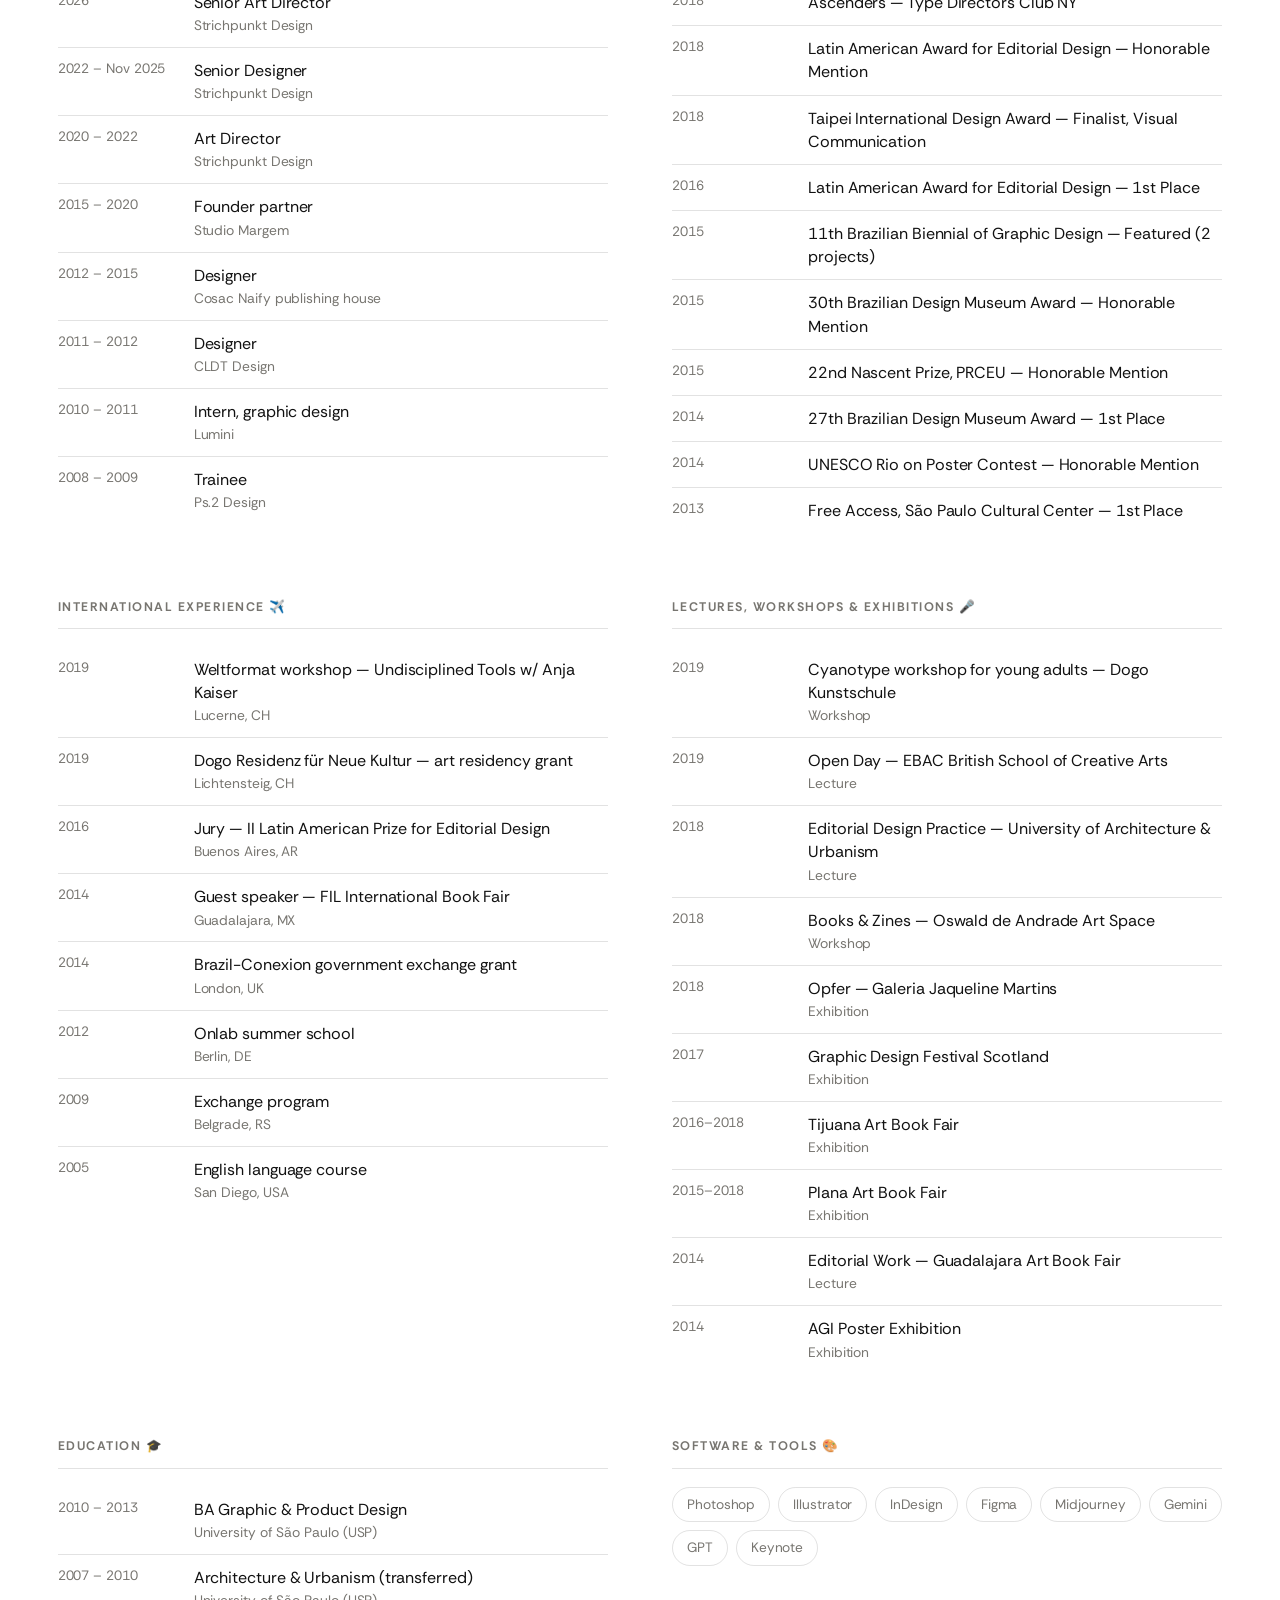
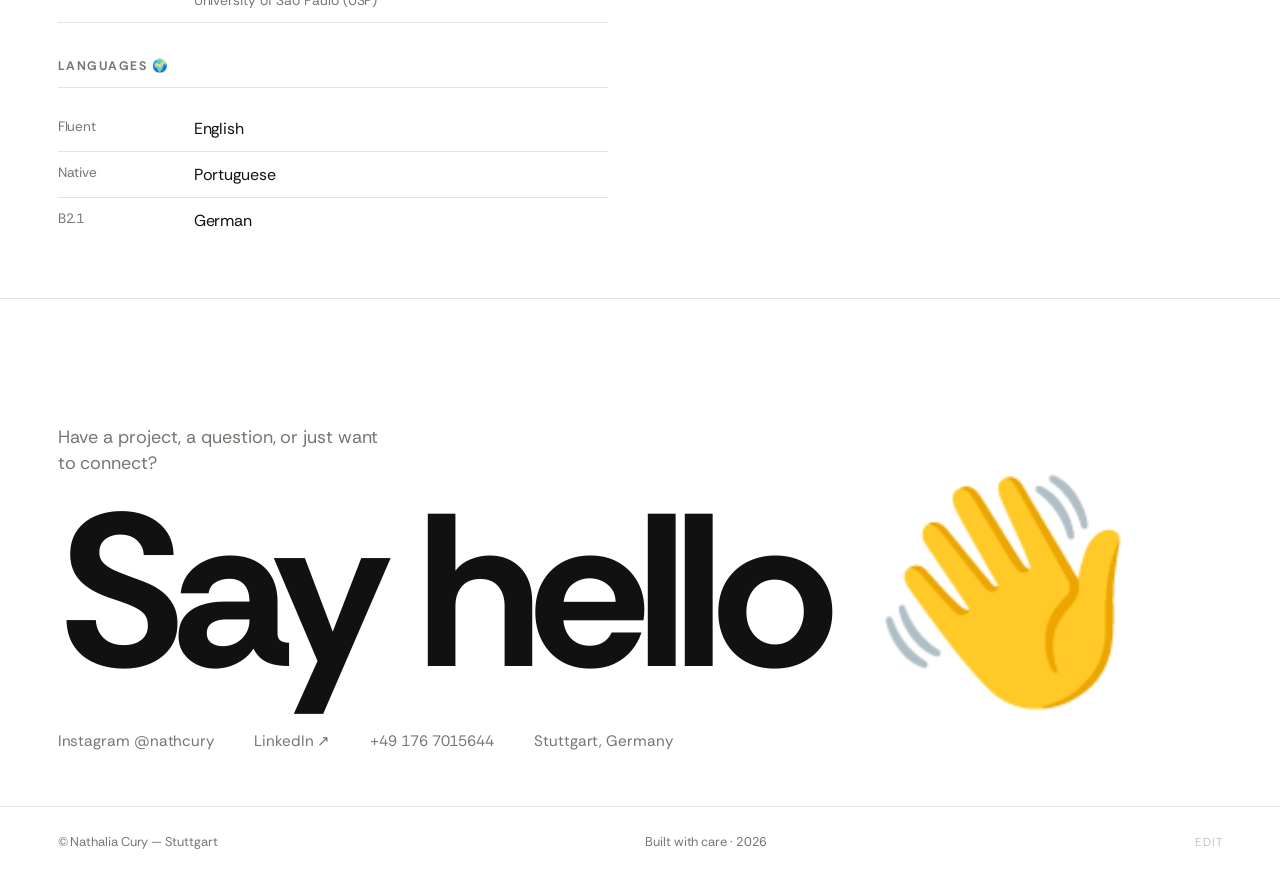
==== commit 3dda0935: "Close-X circle, remove hero text, vertical scroll cue, mobile swipe hero, All-work CTA under 2nd car" ====
--- a/index.html
+++ b/index.html
@@ -67,14 +67,13 @@
         <svg viewBox="0 0 24 24" width="17" height="17" fill="none" stroke="currentColor" stroke-width="1.8" stroke-linecap="round" stroke-linejoin="round"><path d="M9 5l7 7-7 7"/></svg>
       </button>
       <div class="hero__overlay">
-        <span class="hero__eyebrow" id="heroEyebrow"></span>
         <div class="hero__dots" id="heroDots" aria-hidden="true"></div>
-        <a href="#statement" class="hero__scroll" data-cursor=""><span>Scroll</span><i></i></a>
       </div>
     </section>
 
     <!-- STATEMENT -->
     <section class="statement" id="statement">
+      <a href="#featuredSec" class="scrollcue" aria-label="Scroll down"><span>Scroll</span><i></i></a>
       <h1 class="statement__text" id="heroStatement"></h1>
       <div class="statement__foot">
         <p class="statement__intro" id="heroIntro"></p>
@@ -87,9 +86,9 @@
       <div class="sec-head">
         <span class="sec-head__idx">①</span>
         <h2 class="sec-head__title" data-fx>Featured</h2>
-        <a href="work.html" class="pill pill--cta" data-cursor="">All work →</a>
       </div>
       <div class="featured__grid" id="featured"></div>
+      <div class="featured__cta"><a href="work.html" class="pill pill--cta" data-cursor="">All work →</a></div>
     </section>
 
     <!-- ABOUT -->
@@ -140,7 +139,7 @@
   </footer>
 
   <div class="case" id="case" aria-hidden="true" role="dialog" aria-modal="true">
-    <button class="case__close" id="caseClose" aria-label="Close">Close ✕</button>
+    <button class="case__close" id="caseClose" aria-label="Close">✕</button>
     <div class="case__scroll" id="caseScroll"></div>
   </div>
 
--- a/css/style.css
+++ b/css/style.css
@@ -151,23 +151,30 @@
 .hero__nav:hover { transform: translateY(-50%) scale(1.08); }
 .hero__nav--prev { left: var(--pad); }
 .hero__nav--next { right: var(--pad); }
-@media (max-width: 600px) { .hero__nav { width: 40px; height: 40px; } }
+@media (max-width: 760px) { .hero__nav { display: none; } }   /* mobile: swipe instead */
+
+/* Featured CTA — aligned under the middle (2nd) card on desktop */
+.featured__cta { display: grid; grid-template-columns: repeat(3, 1fr); gap: var(--gap); padding: 0 var(--pad) clamp(50px, 8vh, 110px); }
+.featured__cta a { grid-column: 2; justify-self: center; font-size: 0.95rem; padding: 14px 32px; }
+@media (max-width: 880px) { .featured__grid { padding-bottom: clamp(24px, 4vh, 40px); } .featured__cta { grid-template-columns: 1fr; } .featured__cta a { width: 100%; text-align: center; } }
 
 /* Portrait + quote module */
 .portrait { padding: clamp(70px,11vh,150px) var(--pad); display: grid; grid-template-columns: 1fr 1fr; gap: clamp(24px,5vw,80px); align-items: stretch; }
 .portrait__img { border-radius: var(--radius); overflow: hidden; background: var(--card); aspect-ratio: 4/5; box-shadow: var(--card-edge); }
 .portrait__img img, .portrait__img video { width: 100%; height: 100%; object-fit: cover; }
-.portrait__side { display: flex; flex-direction: column; justify-content: center; }
+.portrait__side { display: flex; flex-direction: column; justify-content: flex-start; }
+.portrait__quote::before { content: "\201C"; display: block; font-family: var(--font); font-weight: 700; font-size: clamp(3.5rem, 8vw, 7rem); line-height: 0.6; margin: 0 0 8px -0.04em; color: var(--ink); }
 .portrait__quote { font-weight: 600; font-size: clamp(1.6rem, 3.2vw, 3rem); line-height: 1.12; letter-spacing: -0.03em; }
 .portrait__cite { display: block; margin-top: 18px; font-style: normal; color: var(--ink-2); font-size: 0.95rem; }
 @media (max-width: 760px) { .portrait { grid-template-columns: 1fr; } .portrait__img { max-width: 420px; } }
 
 .case__cap { color: var(--ink-2); font-size: 0.85rem; margin-top: -6px; }
 .hero__eyebrow { font-size: 0.85rem; text-transform: uppercase; letter-spacing: 0.1em; max-width: 24ch; }
-.hero__scroll { display: flex; align-items: center; gap: 12px; font-size: 0.76rem; text-transform: uppercase; letter-spacing: 0.09em; }
-.hero__scroll i { width: 54px; height: 1px; background: currentColor; position: relative; overflow: hidden; }
-.hero__scroll i::after { content: ""; position: absolute; inset: 0; background: #fff; transform: translateX(-100%); animation: sweep 2.4s var(--ease) infinite; }
-@keyframes sweep { 0% { transform: translateX(-100%); } 50% { transform: translateX(0); } 100% { transform: translateX(100%); } }
+/* scroll cue — sits under the hero image, vertical line */
+.scrollcue { display: inline-flex; flex-direction: column; align-items: center; gap: 12px; color: var(--ink-2); font-size: 0.72rem; text-transform: uppercase; letter-spacing: 0.12em; margin-bottom: clamp(26px, 5vh, 58px); }
+.scrollcue i { width: 1px; height: 64px; background: var(--line); position: relative; overflow: hidden; }
+.scrollcue i::after { content: ""; position: absolute; inset: 0; background: var(--ink); transform: translateY(-100%); animation: sweepY 2.4s var(--ease) infinite; }
+@keyframes sweepY { 0% { transform: translateY(-100%); } 50% { transform: translateY(0); } 100% { transform: translateY(100%); } }
 
 /* =================================================================
    STATEMENT
@@ -202,7 +209,7 @@
 /* =================================================================
    FEATURED 3 × 2
    ================================================================= */
-.featured__grid { padding: 0 var(--pad) clamp(40px, 7vh, 100px); display: grid; grid-template-columns: repeat(3, 1fr); gap: clamp(20px, 2.4vw, 48px) var(--gap); }
+.featured__grid { padding: 0 var(--pad) clamp(28px, 5vh, 56px); display: grid; grid-template-columns: repeat(3, 1fr); gap: clamp(20px, 2.4vw, 48px) var(--gap); }
 .ftile { cursor: pointer; }
 .ftile__media { position: relative; overflow: hidden; border-radius: var(--radius); aspect-ratio: 4/3; background: var(--card); box-shadow: var(--card-edge); }
 .ftile__media img, .ftile__media video, .ftile__media canvas { width: 100%; height: 100%; object-fit: cover; transition: transform 1s var(--ease); }
@@ -281,6 +288,21 @@
 .cv-tags { display: flex; flex-wrap: wrap; gap: 8px; }
 .cv-tags span { font-size: 0.85rem; padding: 7px 14px; border: 1px solid var(--line); border-radius: 100px; color: var(--ink-2); }
 @media (max-width: 820px) { .cv__grid { grid-template-columns: 1fr; } }
+/* collapsible CV blocks (Awards & International) */
+.cv-collapse summary { list-style: none; cursor: pointer; display: flex; align-items: center; justify-content: space-between; gap: 10px; }
+.cv-collapse summary::-webkit-details-marker { display: none; }
+.cv-collapse summary h3 { margin-bottom: 18px; flex: 1; }
+.cv-collapse .cv-x { color: var(--ink-2); transition: transform 0.3s var(--ease); font-size: 0.8rem; padding-bottom: 16px; }
+.cv-collapse[open] .cv-x { transform: rotate(180deg); }
+@media (min-width: 821px) { .cv-collapse .cv-x { display: none; } }
+/* spontaneous emoji pops */
+.cv-emoji { display: inline-block; animation: cvpop 6.5s ease-in-out infinite; will-change: transform; }
+.cv-block:nth-of-type(2) .cv-emoji, .cv-collapse:nth-of-type(2) .cv-emoji { animation-delay: 1.2s; }
+.cv-block:nth-of-type(3) .cv-emoji, .cv-collapse:nth-of-type(3) .cv-emoji { animation-delay: 2.5s; }
+.cv-block:nth-of-type(4) .cv-emoji { animation-delay: 3.6s; }
+.cv-block:nth-of-type(5) .cv-emoji { animation-delay: 4.4s; }
+@keyframes cvpop { 0%, 80%, 100% { transform: scale(1) rotate(0); } 86% { transform: scale(1.35) rotate(-12deg); } 92% { transform: scale(1.12) rotate(7deg); } }
+@media (prefers-reduced-motion: reduce) { .cv-emoji { animation: none; } }
 
 /* =================================================================
    CONTACT — "Say Hello"
@@ -289,6 +311,11 @@
 .contact__kicker { font-size: clamp(1rem, 1.4vw, 1.3rem); color: var(--ink-2); max-width: 30ch; display: block; }
 .contact__hello { display: block; font-weight: 700; font-size: clamp(3rem, 17vw, 15rem); line-height: 0.9; letter-spacing: -0.05em; margin: 18px 0 40px; transition: color 0.4s var(--ease); }
 .contact__hello:hover { color: var(--accent); }
+.contact__hello .wave { display: inline-block; transform-origin: 70% 70%; }
+.contact__hello:hover .wave { animation: wave 1.6s ease infinite; }
+@keyframes wave { 0%, 60%, 100% { transform: rotate(0); } 10% { transform: rotate(16deg); } 20% { transform: rotate(-8deg); } 30% { transform: rotate(16deg); } 40% { transform: rotate(-4deg); } 50% { transform: rotate(12deg); } }
+.fly-emoji { position: fixed; pointer-events: none; z-index: 60; font-size: 1.7rem; animation: fly 1.4s ease-out forwards; }
+@keyframes fly { 0% { opacity: 0; transform: translateY(0) scale(0.6); } 15% { opacity: 1; } 100% { opacity: 0; transform: translate(var(--dx, 0), -130px) scale(1.2) rotate(var(--r, 0deg)); } }
 .contact__row { display: flex; gap: 14px 40px; flex-wrap: wrap; font-size: 0.95rem; }
 .contact__row a, .contact__row span { color: var(--ink-2); transition: color 0.3s; }
 .contact__row a:hover { color: var(--ink); }
@@ -305,8 +332,8 @@
 .case.open { opacity: 1; pointer-events: auto; }
 .case__scroll { height: 100%; overflow-y: auto; scroll-behavior: smooth; }
 /* mix-blend difference keeps it legible over ANY image (light or black) */
-.case__close { position: fixed; top: clamp(13px, 1.8vw, 22px); right: var(--pad); z-index: 3; font-size: 0.8rem; text-transform: uppercase; letter-spacing: 0.06em; padding: 10px 16px; border-radius: 100px; color: #fff; background: transparent; border: 1px solid #fff; mix-blend-mode: difference; transition: opacity 0.3s; }
-.case__close:hover { opacity: 0.6; }
+.case__close { position: fixed; top: clamp(13px, 1.8vw, 22px); right: var(--pad); z-index: 3; width: 46px; height: 46px; display: flex; align-items: center; justify-content: center; font-size: 1.05rem; border-radius: 50%; color: #fff; background: transparent; border: 1px solid #fff; mix-blend-mode: difference; transition: transform 0.35s var(--ease); }
+.case__close:hover { transform: rotate(90deg); }
 .case__hero { width: 100%; height: clamp(60vh, 76vh, 90vh); overflow: hidden; background: var(--card); }
 .case__hero img, .case__hero video, .case__hero canvas { width: 100%; height: 100%; object-fit: cover; }
 .case__intro { padding: clamp(40px, 7vh, 90px) var(--pad); display: grid; grid-template-columns: 1.4fr 1fr; gap: clamp(30px, 5vw, 90px); align-items: start; border-bottom: 1px solid var(--line); }
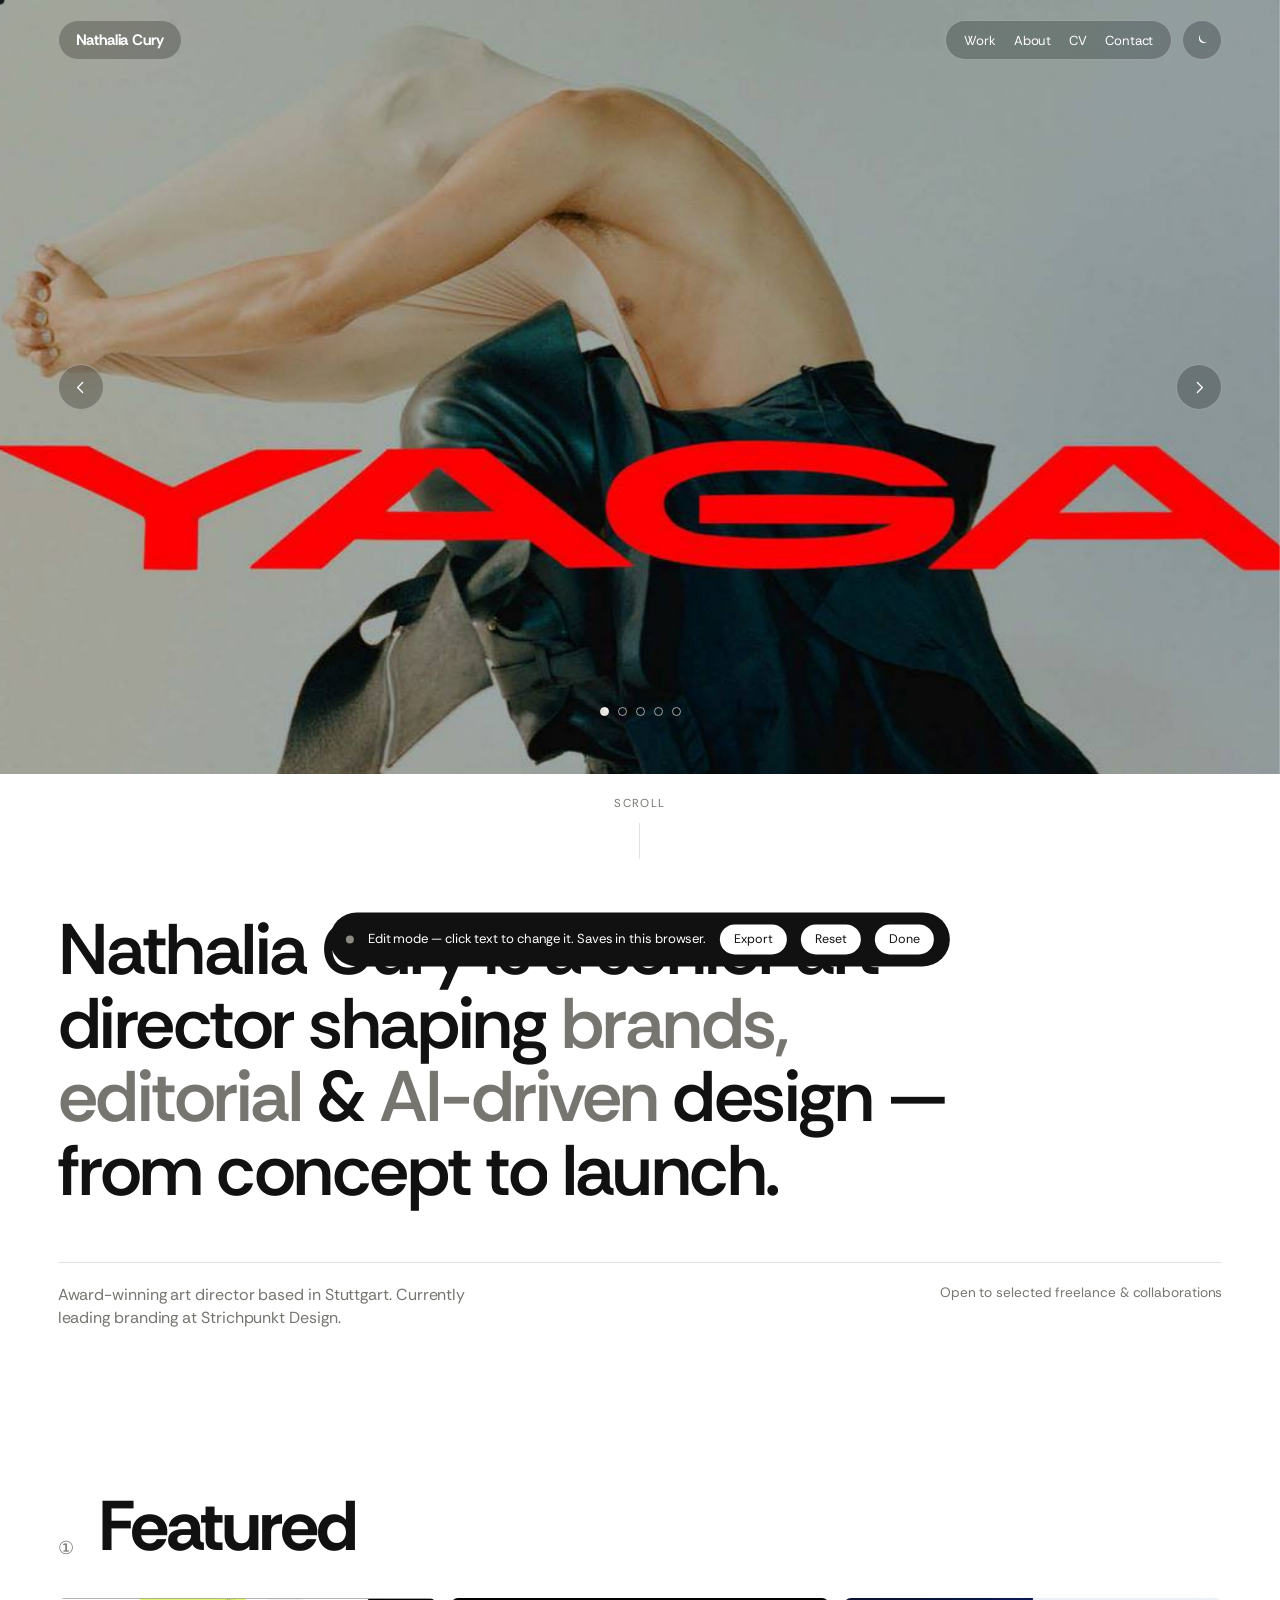
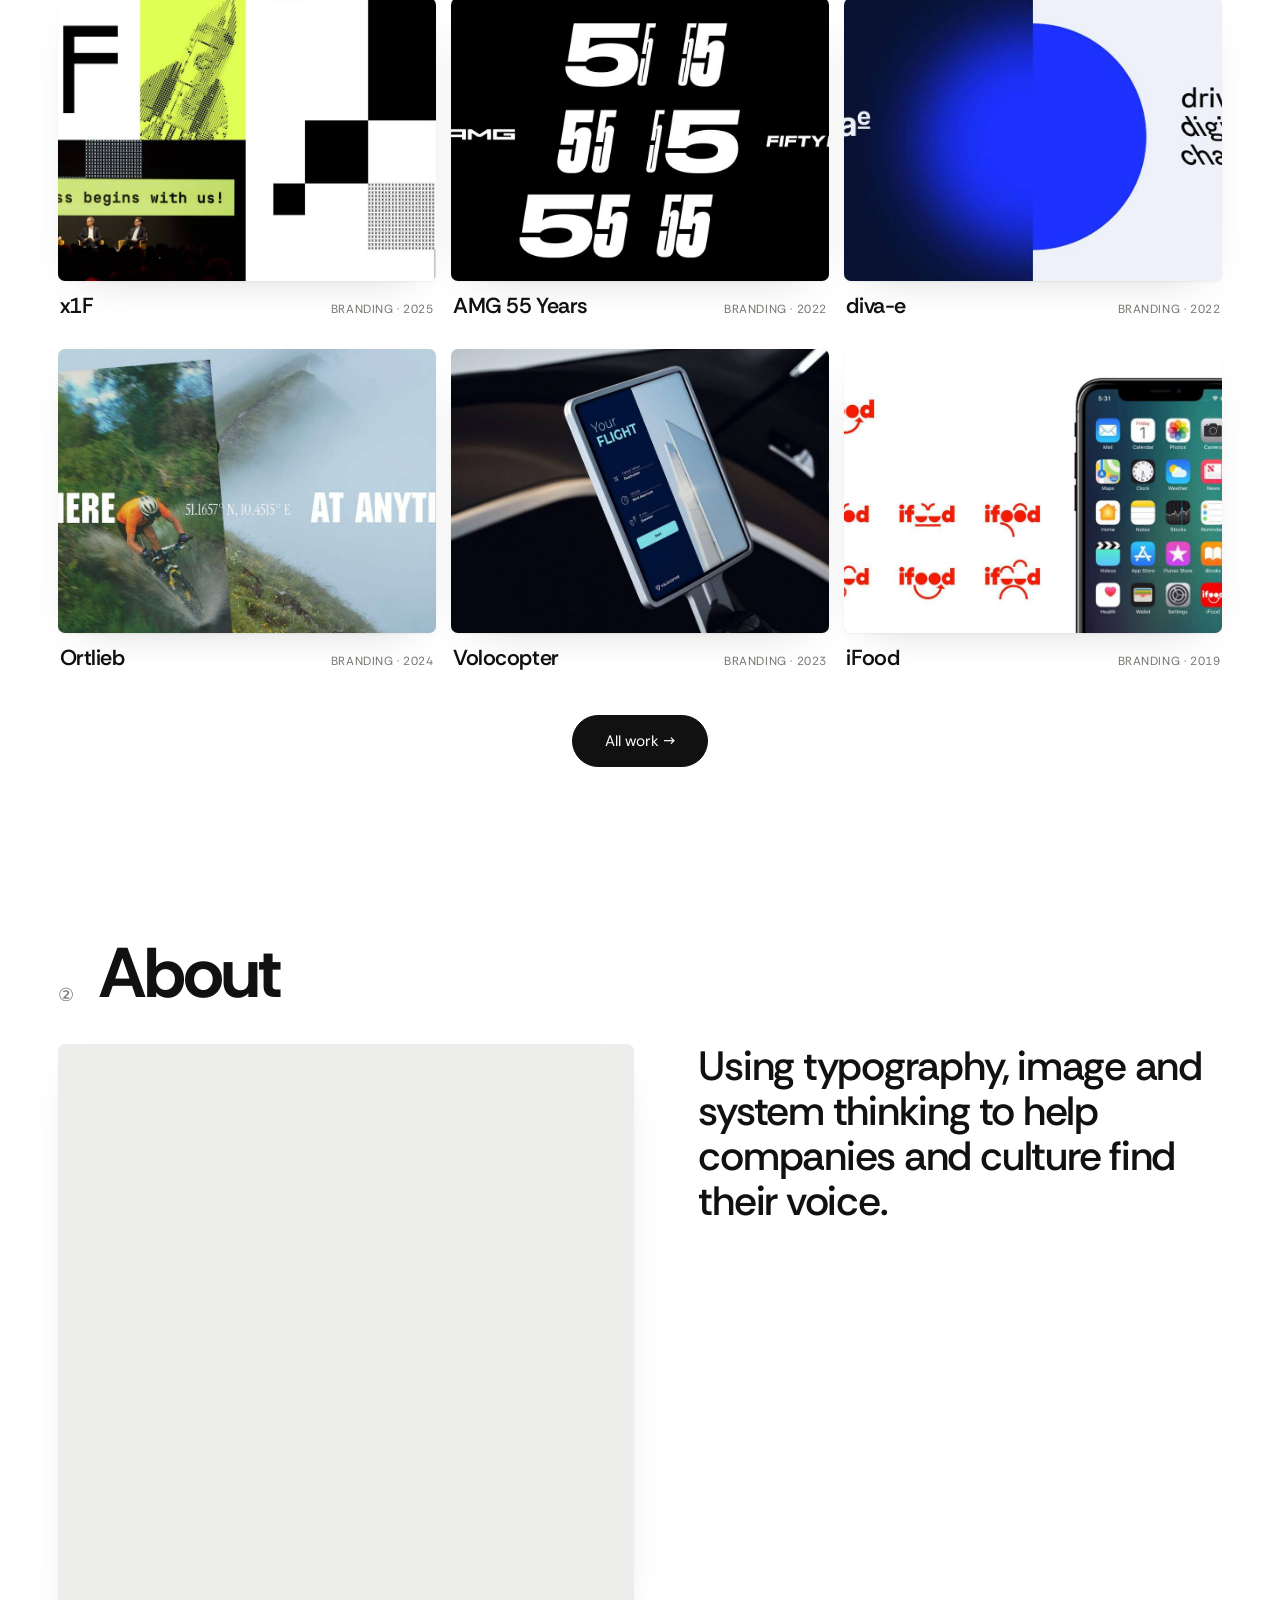
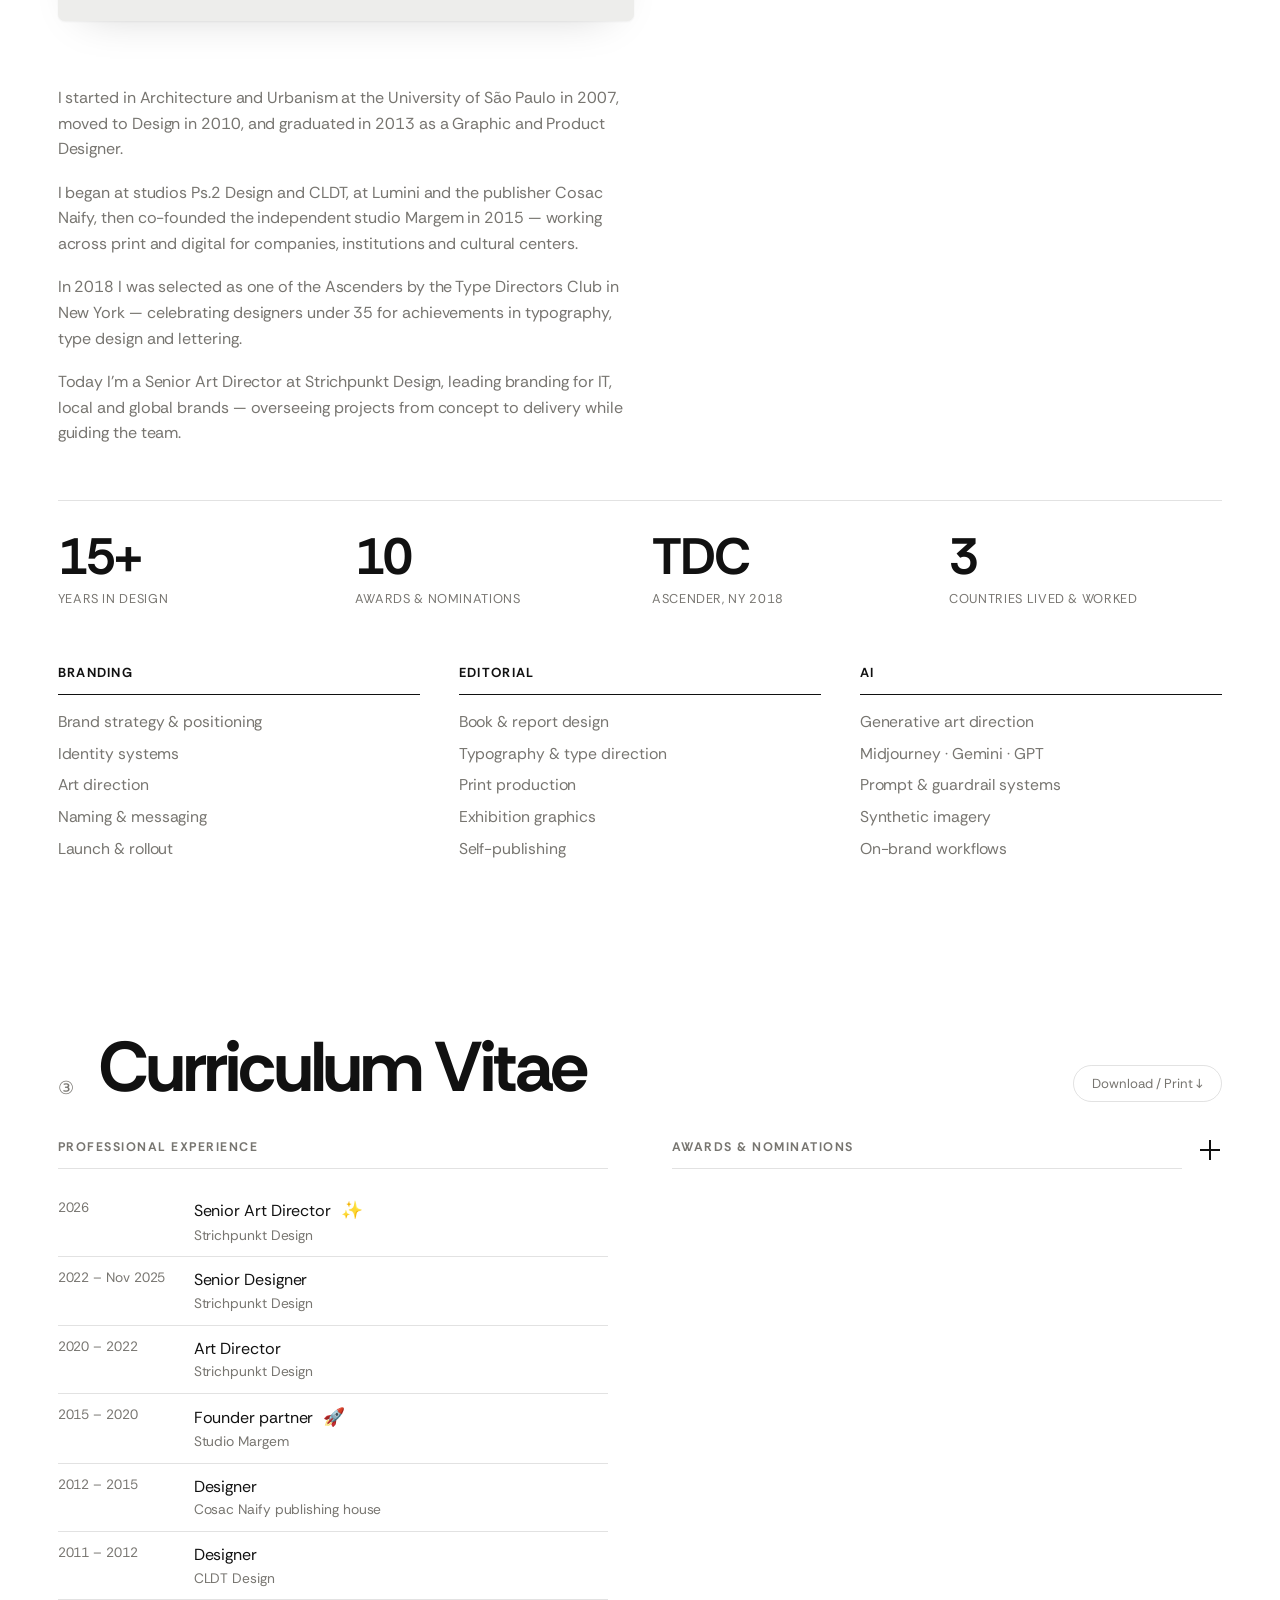
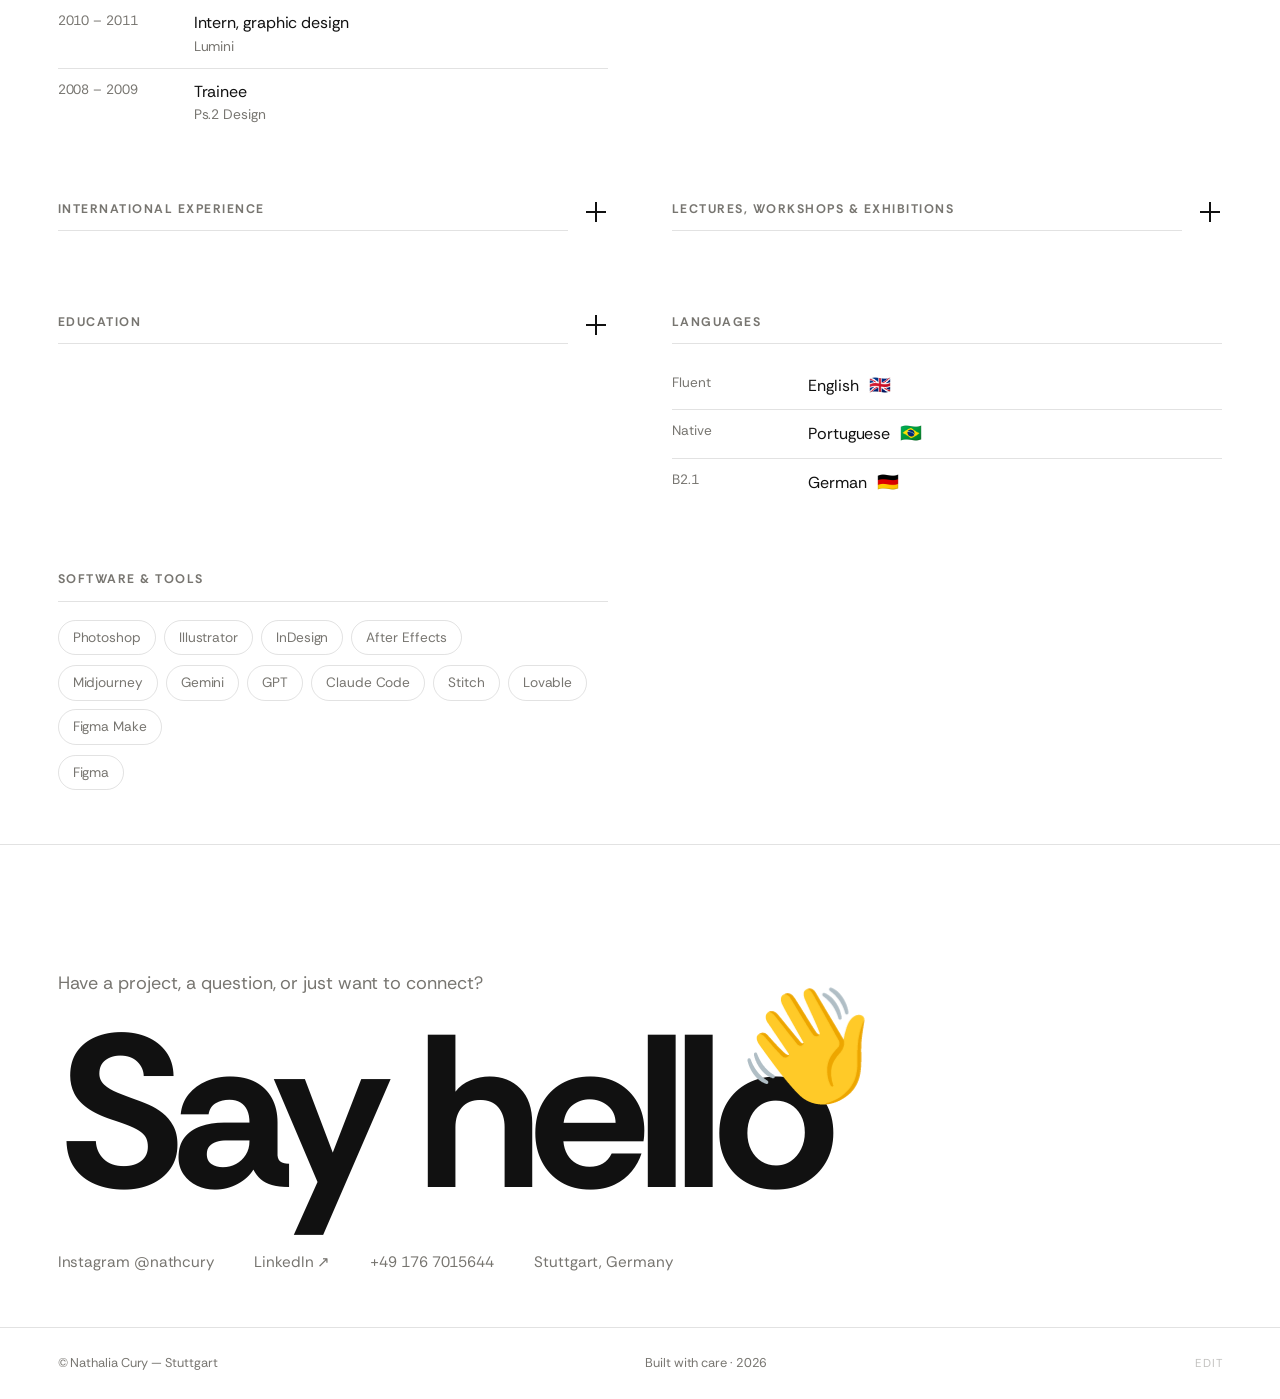
==== commit 7f941d73: "Move portrait into About as 3-col row (portrait+headline+text, highlights below); remove portrait+qu" ====
--- a/index.html
+++ b/index.html
@@ -98,20 +98,12 @@
         <h2 class="sec-head__title" data-fx>About</h2>
       </div>
       <div class="about__wrap">
+        <div class="about__portrait" id="portraitImg"></div>
         <p class="about__headline" id="aboutHeadline" data-fx></p>
         <div class="about__body" id="aboutBody"></div>
       </div>
       <div class="about__stats" id="aboutStats"></div>
       <div class="about__caps" id="aboutCaps"></div>
-    </section>
-
-    <!-- PORTRAIT + QUOTE -->
-    <section class="portrait" id="portrait" hidden>
-      <div class="portrait__img" id="portraitImg"></div>
-      <div class="portrait__side">
-        <blockquote class="portrait__quote" id="portraitQuote"></blockquote>
-        <cite class="portrait__cite" id="portraitCite"></cite>
-      </div>
     </section>
 
     <!-- CV -->
--- a/css/style.css
+++ b/css/style.css
@@ -140,7 +140,7 @@
 .hero__slide img, .hero__slide video, .hero__slide canvas { width: 100%; height: 100%; object-fit: cover; }
 .hero.ready .hero__slide.active img, .hero.ready .hero__slide.active video { animation: kenburns 7s var(--ease) forwards; }
 @keyframes kenburns { from { transform: scale(1.08); } to { transform: scale(1); } }
-.hero__overlay { position: absolute; left: 0; right: 0; bottom: 0; padding: var(--pad); display: flex; justify-content: space-between; align-items: flex-end; gap: 16px; color: #fff; mix-blend-mode: difference; }
+.hero__overlay { position: absolute; left: 0; right: 0; bottom: 0; padding: var(--pad); display: flex; justify-content: center; align-items: flex-end; gap: 16px; color: #fff; mix-blend-mode: difference; }
 .hero__dots { display: flex; gap: 9px; align-items: center; }
 .hero__dots button { width: 9px; height: 9px; border-radius: 50%; border: 1.5px solid #fff; background: transparent; opacity: 0.65; transition: opacity 0.3s, background 0.3s; padding: 0; }
 .hero__dots button.active { background: #fff; opacity: 1; }
@@ -156,12 +156,24 @@
 /* Featured CTA — aligned under the middle (2nd) card on desktop */
 .featured__cta { display: grid; grid-template-columns: repeat(3, 1fr); gap: var(--gap); padding: 0 var(--pad) clamp(50px, 8vh, 110px); }
 .featured__cta a { grid-column: 2; justify-self: center; font-size: 0.95rem; padding: 14px 32px; }
-@media (max-width: 880px) { .featured__grid { padding-bottom: clamp(24px, 4vh, 40px); } .featured__cta { grid-template-columns: 1fr; } .featured__cta a { width: 100%; text-align: center; } }
+@media (max-width: 880px) { .featured__grid { padding-bottom: clamp(24px, 4vh, 40px); } .featured__cta { grid-template-columns: 1fr; } .featured__cta a { display: block; width: 100%; text-align: center; } }
 
 /* Portrait + quote module */
 .portrait { padding: clamp(70px,11vh,150px) var(--pad); display: grid; grid-template-columns: 1fr 1fr; gap: clamp(24px,5vw,80px); align-items: stretch; }
-.portrait__img { border-radius: var(--radius); overflow: hidden; background: var(--card); aspect-ratio: 4/5; box-shadow: var(--card-edge); }
+.portrait__img { border-radius: var(--radius); overflow: hidden; background: var(--card); aspect-ratio: 1/1; box-shadow: var(--card-edge); }
 .portrait__img img, .portrait__img video { width: 100%; height: 100%; object-fit: cover; }
+/* techy interactive portrait — duotone base + scanlines + cursor-reveal lens */
+.ptx { position: relative; width: 100%; height: 100%; overflow: hidden; --mx: 50%; --my: 50%; }
+.ptx img { position: absolute; inset: 0; width: 100%; height: 100%; object-fit: cover; }
+.ptx__base { filter: grayscale(1) contrast(1.18) brightness(0.92); }
+.ptx__tint { position: absolute; inset: 0; background: var(--accent); mix-blend-mode: color; opacity: 0.5; pointer-events: none; }
+.ptx__reveal { -webkit-mask-image: radial-gradient(circle at var(--mx) var(--my), #000 0, #000 62px, transparent 118px); mask-image: radial-gradient(circle at var(--mx) var(--my), #000 0, #000 62px, transparent 118px); }
+.ptx__grid { position: absolute; inset: 0; pointer-events: none; mix-blend-mode: overlay; opacity: 0.45;
+  background: linear-gradient(rgba(255,255,255,0.06) 1px, transparent 1px) 0 0/100% 26px, linear-gradient(90deg, rgba(255,255,255,0.06) 1px, transparent 1px) 0 0/26px 100%; }
+.ptx__scan { position: absolute; inset: 0; pointer-events: none; mix-blend-mode: overlay; background: repeating-linear-gradient(0deg, rgba(255,255,255,0.07) 0 1px, transparent 1px 4px); animation: scan 8s linear infinite; }
+@keyframes scan { from { background-position: 0 0; } to { background-position: 0 260px; } }
+.ptx__hint { position: absolute; left: 14px; bottom: 14px; font-size: 0.62rem; letter-spacing: 0.14em; text-transform: uppercase; color: #fff; mix-blend-mode: difference; opacity: 0.75; pointer-events: none; }
+@media (prefers-reduced-motion: reduce) { .ptx__scan { animation: none; } }
 .portrait__side { display: flex; flex-direction: column; justify-content: flex-start; }
 .portrait__quote::before { content: "\201C"; display: block; font-family: var(--font); font-weight: 700; font-size: clamp(3.5rem, 8vw, 7rem); line-height: 0.6; margin: 0 0 8px -0.04em; color: var(--ink); }
 .portrait__quote { font-weight: 600; font-size: clamp(1.6rem, 3.2vw, 3rem); line-height: 1.12; letter-spacing: -0.03em; }
@@ -171,15 +183,15 @@
 .case__cap { color: var(--ink-2); font-size: 0.85rem; margin-top: -6px; }
 .hero__eyebrow { font-size: 0.85rem; text-transform: uppercase; letter-spacing: 0.1em; max-width: 24ch; }
 /* scroll cue — sits under the hero image, vertical line */
-.scrollcue { display: inline-flex; flex-direction: column; align-items: center; gap: 12px; color: var(--ink-2); font-size: 0.72rem; text-transform: uppercase; letter-spacing: 0.12em; margin-bottom: clamp(26px, 5vh, 58px); }
-.scrollcue i { width: 1px; height: 64px; background: var(--line); position: relative; overflow: hidden; }
+.scrollcue { display: flex; flex-direction: column; align-items: center; gap: 10px; width: max-content; margin: 22px auto clamp(34px, 6vh, 72px); color: var(--ink-2); font-size: 0.72rem; text-transform: uppercase; letter-spacing: 0.12em; }
+.scrollcue i { width: 1px; height: 36px; background: var(--line); position: relative; overflow: hidden; }
 .scrollcue i::after { content: ""; position: absolute; inset: 0; background: var(--ink); transform: translateY(-100%); animation: sweepY 2.4s var(--ease) infinite; }
 @keyframes sweepY { 0% { transform: translateY(-100%); } 50% { transform: translateY(0); } 100% { transform: translateY(100%); } }
 
 /* =================================================================
    STATEMENT
    ================================================================= */
-.statement { padding: clamp(70px, 13vh, 170px) var(--pad) clamp(40px, 7vh, 90px); }
+.statement { padding: 0 var(--pad) clamp(40px, 7vh, 90px); }
 .statement__text { font-weight: 600; font-size: clamp(1.9rem, 5.6vw, 5.4rem); line-height: 1.03; letter-spacing: -0.035em; max-width: 22ch; }
 .statement__text .word { display: inline-block; overflow: hidden; vertical-align: top; padding-bottom: 0.16em; margin-bottom: -0.16em; }
 .statement__text .word > span { display: inline-block; transform: translateY(110%); transition: transform 0.9s var(--ease-io); }
@@ -263,6 +275,8 @@
    ABOUT
    ================================================================= */
 .about__wrap { padding: 0 var(--pad); display: grid; grid-template-columns: 1.1fr 1fr; gap: clamp(30px, 5vw, 90px); align-items: start; }
+.about__wrap.has-portrait { grid-template-columns: minmax(150px, 0.65fr) 1fr 1.25fr; gap: clamp(22px, 3.4vw, 64px); }
+.about__portrait { position: relative; aspect-ratio: 1/1; border-radius: var(--radius); overflow: hidden; background: var(--card); box-shadow: var(--card-edge); }
 .about__headline { font-weight: 500; font-size: clamp(1.6rem, 3.2vw, 3rem); line-height: 1.1; letter-spacing: -0.03em; }
 .about__body { display: flex; flex-direction: column; gap: 18px; }
 .about__body p { color: var(--ink-2); font-size: clamp(1rem, 1.1vw, 1.1rem); line-height: 1.6; max-width: 58ch; }
@@ -273,7 +287,7 @@
 .about__caps .cap h4 { font-size: 0.82rem; text-transform: uppercase; letter-spacing: 0.1em; color: var(--ink); margin-bottom: 16px; padding-bottom: 12px; border-bottom: 1px solid var(--ink); }
 .about__caps .cap ul { list-style: none; display: flex; flex-direction: column; gap: 9px; }
 .about__caps .cap li { font-size: 0.98rem; color: var(--ink-2); }
-@media (max-width: 820px) { .about__wrap { grid-template-columns: 1fr; } .about__stats { grid-template-columns: 1fr 1fr; } .about__caps { grid-template-columns: 1fr; } }
+@media (max-width: 820px) { .about__wrap, .about__wrap.has-portrait { grid-template-columns: 1fr; } .about__portrait { max-width: 340px; } .about__stats { grid-template-columns: 1fr 1fr; } .about__caps { grid-template-columns: 1fr; } }
 
 /* =================================================================
    CV
@@ -287,14 +301,18 @@
 .cv-row .r small { display: block; color: var(--ink-2); font-size: 0.86rem; margin-top: 2px; }
 .cv-tags { display: flex; flex-wrap: wrap; gap: 8px; }
 .cv-tags span { font-size: 0.85rem; padding: 7px 14px; border: 1px solid var(--line); border-radius: 100px; color: var(--ink-2); }
+.cv-block .cv-tags + .cv-tags { margin-top: 10px; }   /* clustered groups */
 @media (max-width: 820px) { .cv__grid { grid-template-columns: 1fr; } }
 /* collapsible CV blocks (Awards & International) */
-.cv-collapse summary { list-style: none; cursor: pointer; display: flex; align-items: center; justify-content: space-between; gap: 10px; }
+.cv-collapse summary { list-style: none; cursor: pointer; display: flex; align-items: flex-start; justify-content: space-between; gap: 16px; }
 .cv-collapse summary::-webkit-details-marker { display: none; }
 .cv-collapse summary h3 { margin-bottom: 18px; flex: 1; }
-.cv-collapse .cv-x { color: var(--ink-2); transition: transform 0.3s var(--ease); font-size: 0.8rem; padding-bottom: 16px; }
-.cv-collapse[open] .cv-x { transform: rotate(180deg); }
-@media (min-width: 821px) { .cv-collapse .cv-x { display: none; } }
+.cv-collapse summary:hover h3 { color: var(--ink); }
+.cv-collapse .cv-x { position: relative; width: 24px; height: 24px; flex: none; transition: transform 0.35s var(--ease); color: var(--ink); }
+.cv-collapse .cv-x::before, .cv-collapse .cv-x::after { content: ""; position: absolute; left: 50%; top: 50%; background: currentColor; }
+.cv-collapse .cv-x::before { width: 20px; height: 2px; transform: translate(-50%, -50%); }
+.cv-collapse .cv-x::after { width: 2px; height: 20px; transform: translate(-50%, -50%); }
+.cv-collapse[open] .cv-x { transform: rotate(45deg); }   /* + becomes × */
 /* spontaneous emoji pops */
 .cv-emoji { display: inline-block; animation: cvpop 6.5s ease-in-out infinite; will-change: transform; }
 .cv-block:nth-of-type(2) .cv-emoji, .cv-collapse:nth-of-type(2) .cv-emoji { animation-delay: 1.2s; }
@@ -308,14 +326,22 @@
    CONTACT — "Say Hello"
    ================================================================= */
 .contact { padding: clamp(80px, 14vh, 180px) var(--pad) clamp(40px, 6vh, 80px); border-top: 1px solid var(--line); }
-.contact__kicker { font-size: clamp(1rem, 1.4vw, 1.3rem); color: var(--ink-2); max-width: 30ch; display: block; }
+.contact__kicker { font-size: clamp(0.9rem, 1.4vw, 1.25rem); color: var(--ink-2); display: block; }
+@media (min-width: 760px) { .contact__kicker { white-space: nowrap; } }
 .contact__hello { display: block; font-weight: 700; font-size: clamp(3rem, 17vw, 15rem); line-height: 0.9; letter-spacing: -0.05em; margin: 18px 0 40px; transition: color 0.4s var(--ease); }
 .contact__hello:hover { color: var(--accent); }
-.contact__hello .wave { display: inline-block; transform-origin: 70% 70%; }
+.contact__hello .o-wrap { position: relative; display: inline-block; }
+.contact__hello .wave { position: absolute; top: -0.16em; left: 50%; margin-left: -0.3em; font-size: 0.5em; transform-origin: 60% 80%; pointer-events: none; }
 .contact__hello:hover .wave { animation: wave 1.6s ease infinite; }
-@keyframes wave { 0%, 60%, 100% { transform: rotate(0); } 10% { transform: rotate(16deg); } 20% { transform: rotate(-8deg); } 30% { transform: rotate(16deg); } 40% { transform: rotate(-4deg); } 50% { transform: rotate(12deg); } }
+@keyframes wave { 0%, 60%, 100% { transform: rotate(0); } 10% { transform: rotate(18deg); } 20% { transform: rotate(-10deg); } 30% { transform: rotate(18deg); } 40% { transform: rotate(-6deg); } 50% { transform: rotate(14deg); } }
 .fly-emoji { position: fixed; pointer-events: none; z-index: 60; font-size: 1.7rem; animation: fly 1.4s ease-out forwards; }
 @keyframes fly { 0% { opacity: 0; transform: translateY(0) scale(0.6); } 15% { opacity: 1; } 100% { opacity: 0; transform: translate(var(--dx, 0), -130px) scale(1.2) rotate(var(--r, 0deg)); } }
+.copytip { position: fixed; z-index: 61; pointer-events: none; background: var(--ink); color: var(--bg); font-size: 0.8rem; font-weight: 600; padding: 7px 13px; border-radius: 100px; white-space: nowrap; animation: tip 1.5s ease forwards; }
+@keyframes tip { 0% { opacity: 0; transform: translate(-50%, -110%) scale(0.85); } 15% { opacity: 1; transform: translate(-50%, -150%) scale(1); } 78% { opacity: 1; } 100% { opacity: 0; transform: translate(-50%, -185%); } }
+/* CV row emojis — pop in & out next to key facts */
+.cv-pop { display: inline-block; margin-left: 0.35em; font-size: 1.1em; animation: cvpopio 5s ease-in-out infinite; will-change: transform, opacity; }
+@keyframes cvpopio { 0%, 60%, 100% { opacity: 0; transform: scale(0.2); } 66% { opacity: 1; transform: scale(1.45) rotate(-10deg); } 73% { transform: scale(1) rotate(5deg); } 95% { opacity: 1; transform: scale(1); } }
+@media (prefers-reduced-motion: reduce) { .cv-pop { animation: none; opacity: 1; transform: none; } }
 .contact__row { display: flex; gap: 14px 40px; flex-wrap: wrap; font-size: 0.95rem; }
 .contact__row a, .contact__row span { color: var(--ink-2); transition: color 0.3s; }
 .contact__row a:hover { color: var(--ink); }
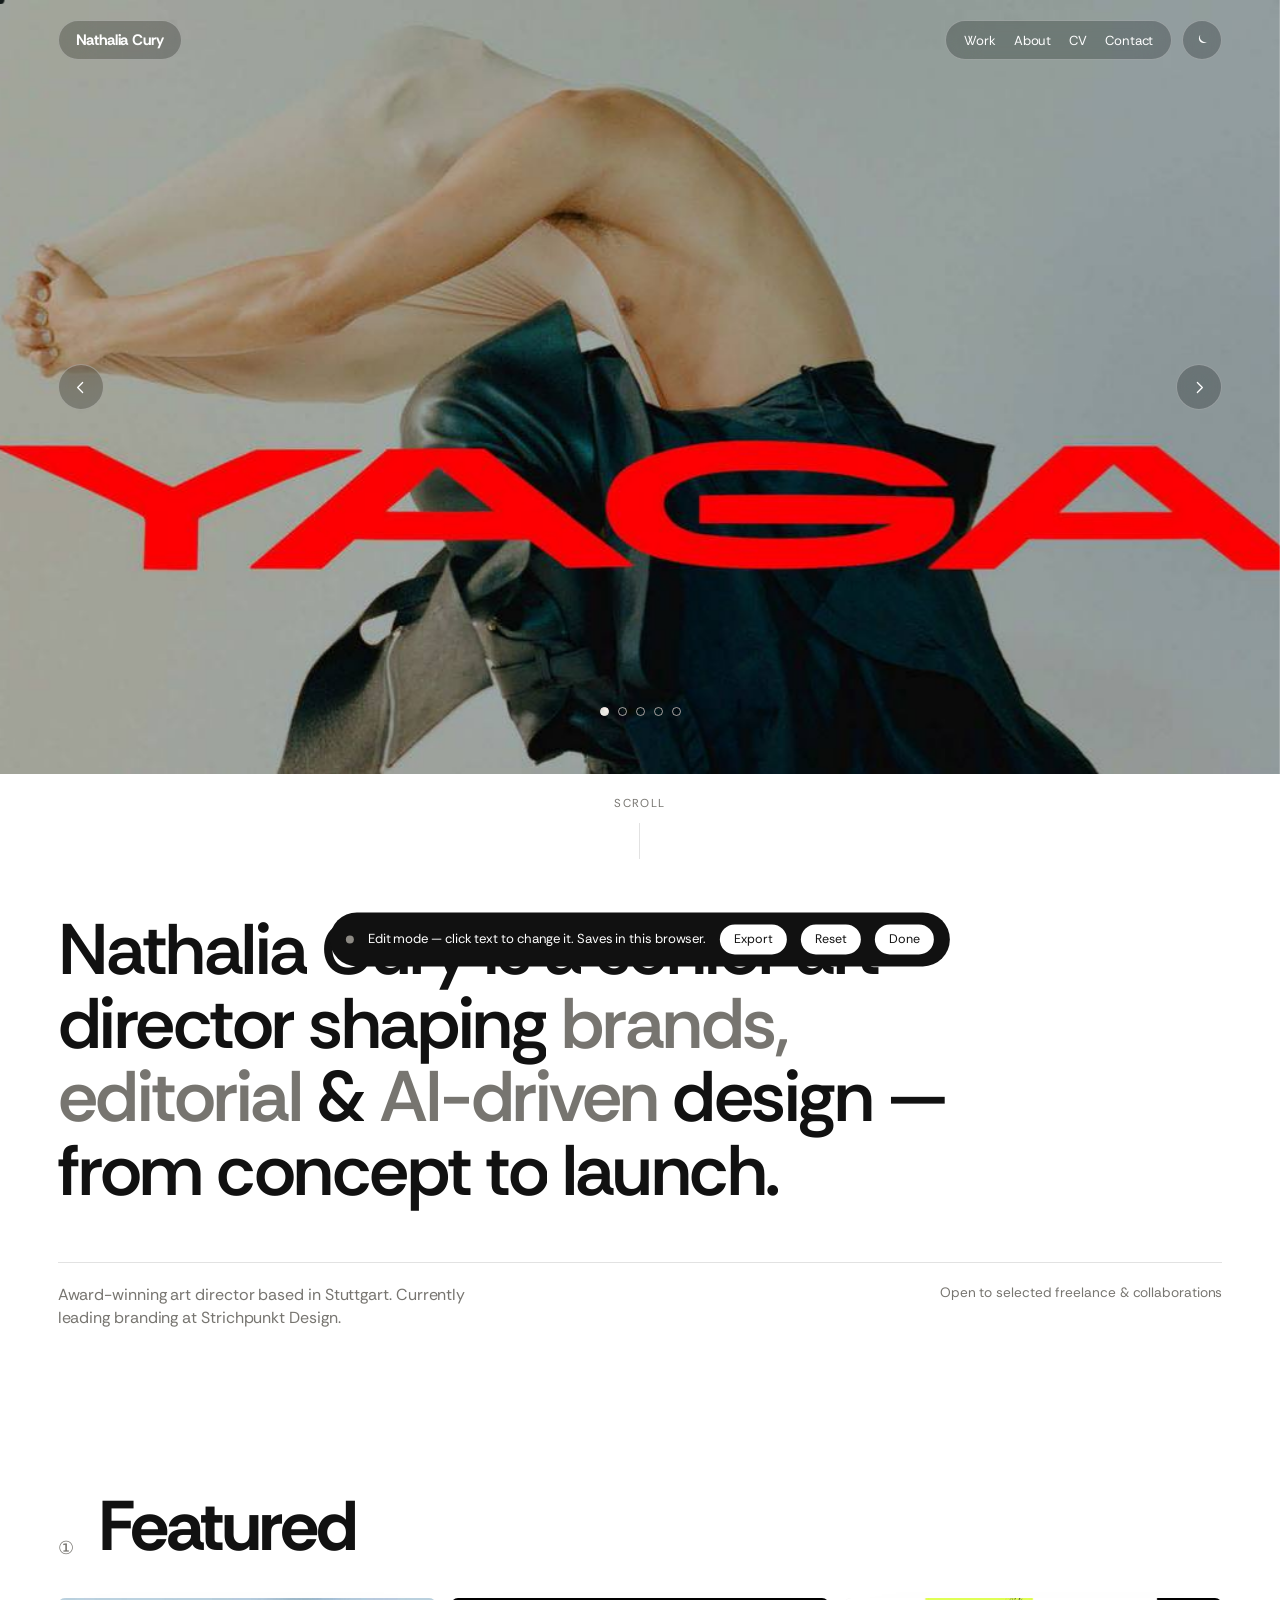
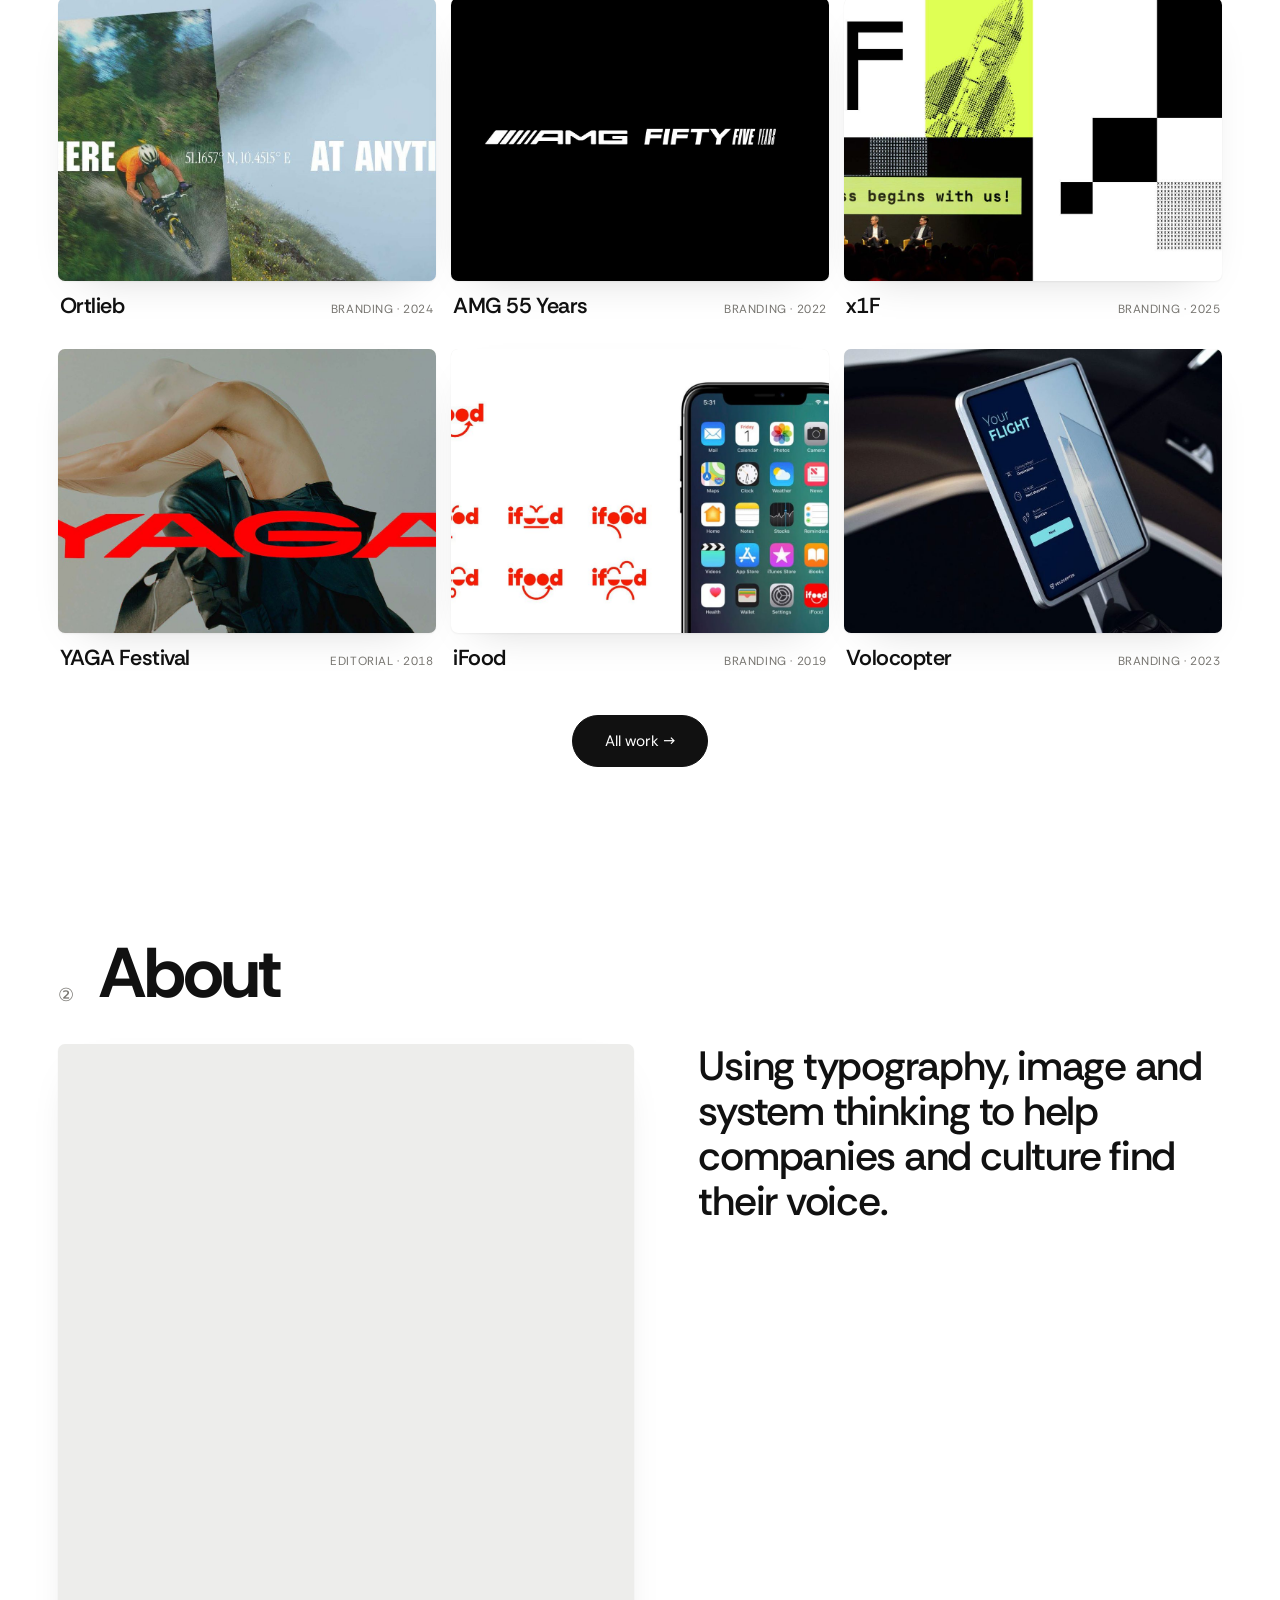
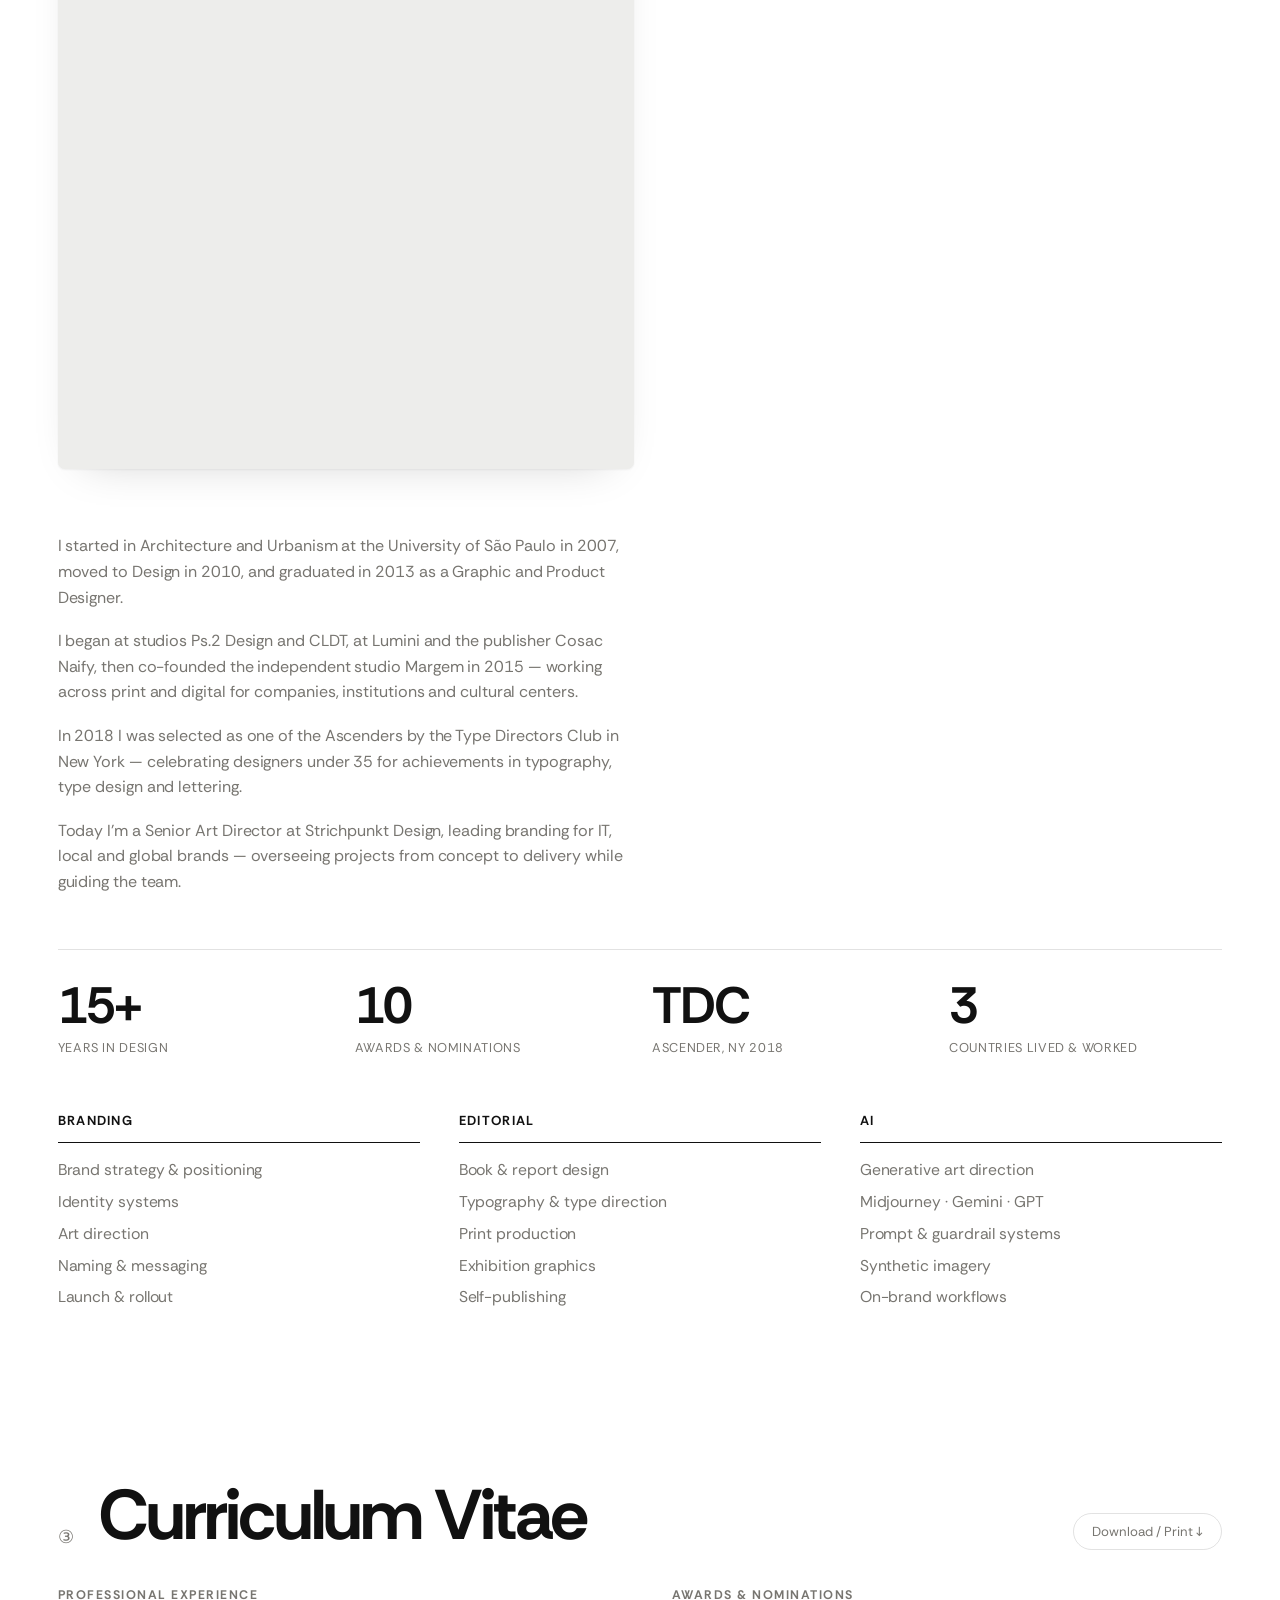
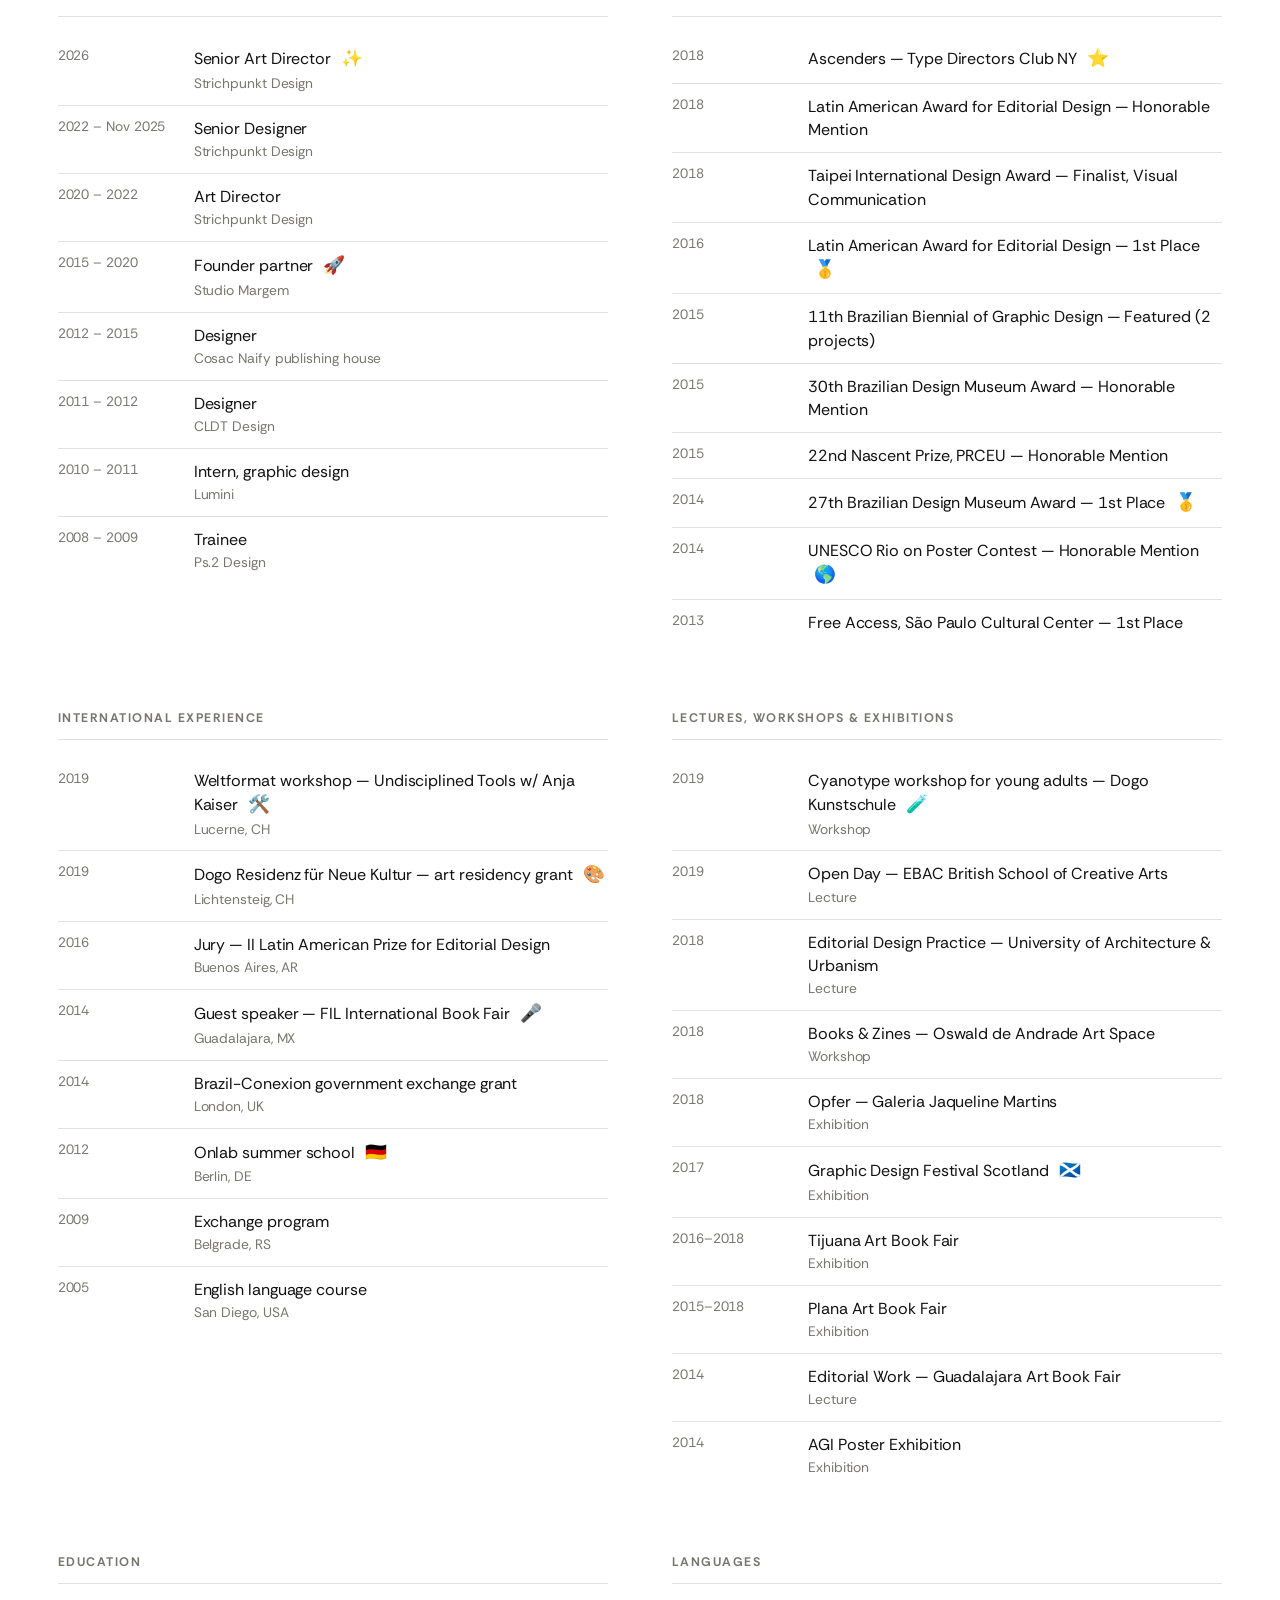
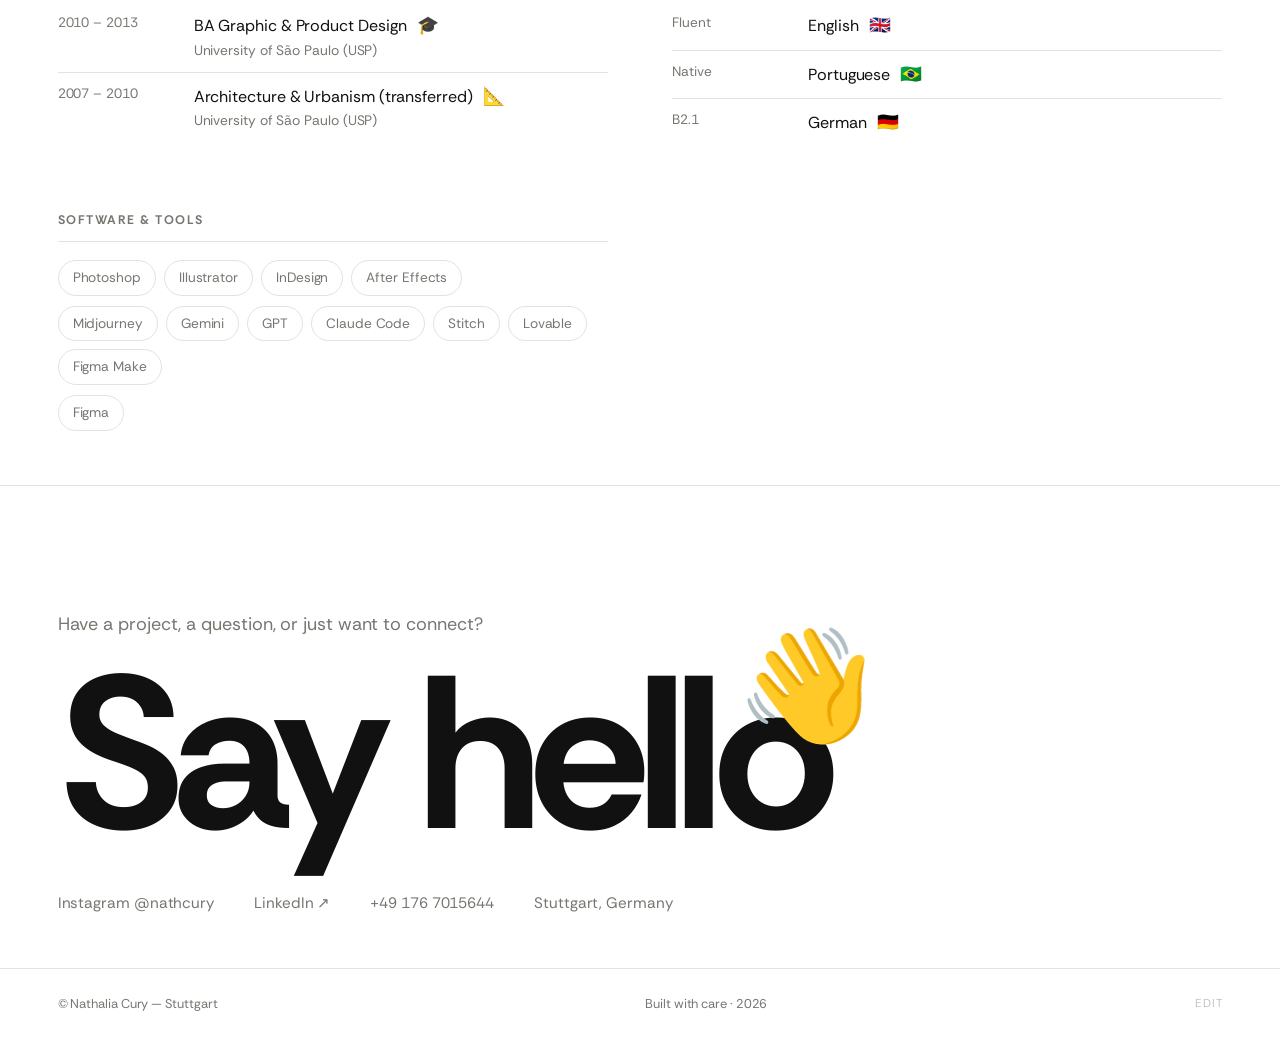
==== commit 8ffea6bd: "Page title: Senior Art Director & Designer Co-Authored-By: Claude Opus 5.5 <noreply@anthropic.com> C" ====
--- a/index.html
+++ b/index.html
@@ -4,9 +4,9 @@
   <meta charset="UTF-8" />
   <meta name="viewport" content="width=device-width, initial-scale=1.0, viewport-fit=cover" />
   <meta name="theme-color" content="#ffffff" />
-  <title>Nathalia Cury — Art Director & Designer</title>
+  <title>Nathalia Cury — Senior Art Director & Designer</title>
   <meta name="description" content="Nathalia Cury — Senior Art Director & Designer. Branding, editorial and AI-driven design. Based in Stuttgart." />
-  <meta property="og:title" content="Nathalia Cury — Art Director & Designer" />
+  <meta property="og:title" content="Nathalia Cury — Senior Art Director & Designer" />
   <meta property="og:description" content="Branding, editorial and AI-driven design — from concept to launch." />
   <meta property="og:image" content="assets/work/yaga-1.jpg" />
   <meta property="og:type" content="website" />
--- a/css/style.css
+++ b/css/style.css
@@ -239,6 +239,8 @@
    ================================================================= */
 .workhead { padding: clamp(110px, 16vh, 200px) var(--pad) 0; }
 .workhead__title { font-weight: 700; font-size: clamp(3rem, 13vw, 11rem); line-height: 0.9; letter-spacing: -0.05em; }
+.workhead__intro { font-weight: 500; font-size: clamp(1.7rem, 4.2vw, 3.4rem); line-height: 1.12; letter-spacing: -0.03em; max-width: 24ch; color: var(--ink-2); }
+.workhead__intro .lead { color: var(--ink); }
 .workhead__bar { position: sticky; top: 0; z-index: 60; margin-top: clamp(30px, 5vh, 60px); padding: 16px 0; display: flex; justify-content: space-between; align-items: center; gap: 20px; flex-wrap: wrap;
   border-top: 1px solid var(--ink); border-bottom: 1px solid var(--line); background: var(--bg); -webkit-backdrop-filter: blur(10px); backdrop-filter: blur(10px); }
 .workhead__count { font-size: 0.82rem; color: var(--ink-2); white-space: nowrap; }
@@ -248,24 +250,50 @@
 .filters button.active { background: var(--ink); color: var(--bg); border-color: var(--ink); }
 
 /* =================================================================
-   WORK GRID — 1 large, 2, 1 large …
-   ================================================================= */
-.grid { padding: clamp(30px, 5vh, 60px) var(--pad) clamp(50px, 8vh, 110px); display: grid; grid-template-columns: repeat(12, 1fr); gap: clamp(26px, 3vw, 58px) var(--gap); }
-.card { grid-column: span 6; cursor: pointer; }
-.card:nth-child(3n+3) { grid-column: span 12; }
+   WORK GRID — uniform 3-col
+   ================================================================= */
+.workhead__right { display: flex; align-items: center; gap: 20px; }
+.view-toggle { display: flex; gap: 4px; }
+.view-toggle button { width: 34px; height: 34px; display: flex; align-items: center; justify-content: center; border-radius: var(--radius); border: 1px solid var(--line); color: var(--ink-2); transition: 0.3s; }
+.view-toggle button.active, .view-toggle button:hover { background: var(--ink); color: var(--bg); border-color: var(--ink); }
+.grid { padding: clamp(30px, 5vh, 60px) var(--pad) clamp(50px, 8vh, 110px); display: grid; grid-template-columns: repeat(3, 1fr); gap: clamp(39px, 4.5vw, 72px) var(--gap); }
+.card { cursor: pointer; }
 .card.is-hidden { display: none; }
 .card__media { position: relative; overflow: hidden; border-radius: var(--radius); aspect-ratio: 4/3; background: var(--card); box-shadow: var(--card-edge); }
-.card:nth-child(3n+3) .card__media { aspect-ratio: 16/7; }
 .card__media img, .card__media video, .card__media canvas { width: 100%; height: 100%; object-fit: cover; transition: transform 1s var(--ease); }
 .card:hover .card__media img, .card:hover .card__media video, .card:hover .card__media canvas { transform: scale(1.045); }
 .card__bar { position: absolute; left: 0; bottom: 0; height: 3px; width: 0; background: var(--ink); transition: width 0.6s var(--ease); }
 .card:hover .card__bar { width: 100%; }
 .card__meta { display: flex; justify-content: space-between; align-items: baseline; padding: 15px 2px 0; gap: 16px; }
-.card__title { font-weight: 600; font-size: clamp(1.3rem, 2.2vw, 2rem); line-height: 1; letter-spacing: -0.02em; }
+.card__title { font-weight: 600; font-size: clamp(1.1rem, 1.8vw, 1.7rem); line-height: 1; letter-spacing: -0.02em; }
 .card__tag { font-size: 0.74rem; text-transform: uppercase; letter-spacing: 0.05em; color: var(--ink-2); white-space: nowrap; display: flex; align-items: center; gap: 7px; }
 .card__tag i { width: 7px; height: 7px; border-radius: 50%; background: var(--accent); display: inline-block; }
 .card__summary { color: var(--ink-2); font-size: 0.92rem; padding: 7px 2px 0; max-width: 52ch; }
-@media (max-width: 780px) { .grid { grid-template-columns: 1fr; gap: 44px; } .card, .card:nth-child(3n+3) { grid-column: 1 / -1; } .card__media, .card:nth-child(3n+3) .card__media { aspect-ratio: 4/3; } }
+/* list view — compressed single-line rows; image reveals as a floating card on hover */
+.grid[data-view="list"] { grid-template-columns: 1fr; gap: 0; }
+.grid[data-view="list"] .card { display: block; border-bottom: 1px solid var(--line); padding: clamp(9px, 1.3vh, 16px) 0; }
+.grid[data-view="list"] .card__media { display: none; }
+.grid[data-view="list"] .card__body { display: block; padding: 0; }
+.grid[data-view="list"] .card__meta { display: inline; padding: 0; }
+.grid[data-view="list"] .card__title { display: inline; font-weight: 600; font-size: clamp(1.3rem, 2.4vw, 1.85rem); transition: color 0.3s; }
+.grid[data-view="list"] .card__title::after { content: " — "; color: var(--ink-2); font-weight: 400; }
+.grid[data-view="list"] .card__tag { display: none; }
+.grid[data-view="list"] .card__summary { display: inline; padding: 0; max-width: none; font-size: clamp(1.3rem, 2.4vw, 1.85rem); color: var(--ink-2); }
+.grid[data-view="list"] .card:hover .card__title { color: var(--accent); }
+/* floating image preview that follows the cursor */
+.list-preview { position: fixed; z-index: 70; width: clamp(220px, 22vw, 340px); aspect-ratio: 4/3; border-radius: var(--radius); overflow: hidden; background: var(--card); box-shadow: var(--shadow); pointer-events: none; opacity: 0; transform: translate(-50%, calc(-100% - 8px)) scale(0.96); transition: opacity 0.25s var(--ease), transform 0.25s var(--ease); }
+.list-preview.show { opacity: 1; transform: translate(-50%, calc(-100% - 8px)) scale(1); }
+.list-preview img, .list-preview video, .list-preview canvas { width: 100%; height: 100%; object-fit: cover; }
+.list-preview .card__bar { display: none; }
+@media (max-width: 900px) { .grid { grid-template-columns: repeat(2, 1fr); } }
+@media (hover: none) {
+  .list-preview { display: none; }
+  /* mobile list view shows a small inline thumbnail instead of the floating preview */
+  .grid[data-view="list"] .card { display: flex; align-items: center; gap: 14px; }
+  .grid[data-view="list"] .card__media { display: block; flex: none; width: 84px; height: 64px; aspect-ratio: auto; border-radius: 8px; }
+  .grid[data-view="list"] .card__body { flex: 1; min-width: 0; }
+}
+@media (max-width: 580px) { .grid { grid-template-columns: 1fr; gap: 44px; } }
 
 /* reveal */
 [data-fx], .card, .ftile { opacity: 0; transform: translateY(36px); transition: opacity 0.9s var(--ease), transform 0.9s var(--ease); }
@@ -276,7 +304,7 @@
    ================================================================= */
 .about__wrap { padding: 0 var(--pad); display: grid; grid-template-columns: 1.1fr 1fr; gap: clamp(30px, 5vw, 90px); align-items: start; }
 .about__wrap.has-portrait { grid-template-columns: minmax(150px, 0.65fr) 1fr 1.25fr; gap: clamp(22px, 3.4vw, 64px); }
-.about__portrait { position: relative; aspect-ratio: 1/1; border-radius: var(--radius); overflow: hidden; background: var(--card); box-shadow: var(--card-edge); }
+.about__portrait { position: relative; aspect-ratio: 9/16; border-radius: var(--radius); overflow: hidden; background: var(--card); box-shadow: var(--card-edge); }
 .about__headline { font-weight: 500; font-size: clamp(1.6rem, 3.2vw, 3rem); line-height: 1.1; letter-spacing: -0.03em; }
 .about__body { display: flex; flex-direction: column; gap: 18px; }
 .about__body p { color: var(--ink-2); font-size: clamp(1rem, 1.1vw, 1.1rem); line-height: 1.6; max-width: 58ch; }
@@ -303,16 +331,23 @@
 .cv-tags span { font-size: 0.85rem; padding: 7px 14px; border: 1px solid var(--line); border-radius: 100px; color: var(--ink-2); }
 .cv-block .cv-tags + .cv-tags { margin-top: 10px; }   /* clustered groups */
 @media (max-width: 820px) { .cv__grid { grid-template-columns: 1fr; } }
-/* collapsible CV blocks (Awards & International) */
-.cv-collapse summary { list-style: none; cursor: pointer; display: flex; align-items: flex-start; justify-content: space-between; gap: 16px; }
+/* collapsible CV blocks — mobile only; desktop always expanded */
+.cv-collapse summary { list-style: none; cursor: default; display: flex; align-items: flex-start; justify-content: space-between; gap: 16px; }
 .cv-collapse summary::-webkit-details-marker { display: none; }
 .cv-collapse summary h3 { margin-bottom: 18px; flex: 1; }
-.cv-collapse summary:hover h3 { color: var(--ink); }
+.cv-collapse .cv-x { cursor: pointer; }
+.cv-collapse summary:hover .cv-x { color: var(--accent); }
 .cv-collapse .cv-x { position: relative; width: 24px; height: 24px; flex: none; transition: transform 0.35s var(--ease); color: var(--ink); }
 .cv-collapse .cv-x::before, .cv-collapse .cv-x::after { content: ""; position: absolute; left: 50%; top: 50%; background: currentColor; }
 .cv-collapse .cv-x::before { width: 20px; height: 2px; transform: translate(-50%, -50%); }
 .cv-collapse .cv-x::after { width: 2px; height: 20px; transform: translate(-50%, -50%); }
 .cv-collapse[open] .cv-x { transform: rotate(45deg); }   /* + becomes × */
+/* on desktop: always show content, hide toggle icon */
+@media (min-width: 821px) {
+  .cv-collapse summary { pointer-events: none; cursor: default; }
+  .cv-collapse .cv-x { display: none; }
+  .cv-collapse .cv-body { display: block !important; }
+}
 /* spontaneous emoji pops */
 .cv-emoji { display: inline-block; animation: cvpop 6.5s ease-in-out infinite; will-change: transform; }
 .cv-block:nth-of-type(2) .cv-emoji, .cv-collapse:nth-of-type(2) .cv-emoji { animation-delay: 1.2s; }
@@ -362,19 +397,37 @@
 .case__close:hover { transform: rotate(90deg); }
 .case__hero { width: 100%; height: clamp(60vh, 76vh, 90vh); overflow: hidden; background: var(--card); }
 .case__hero img, .case__hero video, .case__hero canvas { width: 100%; height: 100%; object-fit: cover; }
-.case__intro { padding: clamp(40px, 7vh, 90px) var(--pad); display: grid; grid-template-columns: 1.4fr 1fr; gap: clamp(30px, 5vw, 90px); align-items: start; border-bottom: 1px solid var(--line); }
-.case__title { font-weight: 700; font-size: clamp(2.4rem, 7vw, 6rem); line-height: 0.95; letter-spacing: -0.045em; margin-bottom: 26px; }
-.case__lead { font-size: clamp(1.15rem, 1.7vw, 1.7rem); line-height: 1.4; max-width: 30ch; color: var(--ink); }
-.case__meta { display: flex; flex-direction: column; border-top: 1px solid var(--ink); }
-.case__meta .m { display: flex; justify-content: space-between; gap: 16px; padding: 12px 0; border-bottom: 1px solid var(--line); font-size: 0.92rem; }
-.case__meta .m span:first-child { color: var(--ink-2); }
-.case__meta .m span:last-child { text-align: right; }
-.case__stats { padding: clamp(40px, 6vh, 80px) var(--pad); display: grid; grid-template-columns: repeat(auto-fit, minmax(180px, 1fr)); gap: clamp(24px, 3vw, 60px); border-bottom: 1px solid var(--line); }
-.case__stat .v { font-weight: 700; font-size: clamp(2.4rem, 5.5vw, 5rem); line-height: 0.95; letter-spacing: -0.04em; }
-.case__stat .l { font-size: 0.85rem; color: var(--ink-2); margin-top: 12px; text-transform: uppercase; letter-spacing: 0.05em; }
-.case__desc { padding: clamp(40px,7vh,90px) var(--pad); max-width: 1100px; }
-.case__desc p { font-weight: 400; font-size: clamp(1.2rem, 2vw, 1.9rem); line-height: 1.5; }
-.case__gallery { padding: 0 var(--pad) clamp(40px,6vh,80px); display: flex; flex-direction: column; gap: var(--gap); }
+/* Case head: work-intro style */
+.case__head { padding: clamp(32px, 6vh, 70px) var(--pad) clamp(20px, 3vh, 36px); border-bottom: 1px solid var(--line); }
+.case__intro { font-weight: 500; font-size: clamp(1.7rem, 4.2vw, 3.4rem); line-height: 1.12; letter-spacing: -0.03em; color: var(--ink-2); max-width: 28ch; }
+.case__name { color: var(--ink); }
+.case__discipline { display: block; font-size: 0.82rem; text-transform: uppercase; letter-spacing: 0.12em; color: var(--ink-2); margin-top: 18px; }
+/* Two-column body: gallery | sidebar */
+.case__body { display: grid; grid-template-columns: 1fr 300px; align-items: start; padding: clamp(40px,6vh,80px) var(--pad); gap: clamp(30px,4vw,70px); }
+.case__main { display: flex; flex-direction: column; gap: var(--gap); }
+.case__stats { display: grid; grid-template-columns: repeat(auto-fit, minmax(120px, 1fr)); gap: clamp(16px, 2vw, 32px); padding-bottom: clamp(24px, 3vh, 40px); border-bottom: 1px solid var(--line); margin-bottom: var(--gap); }
+.case__stat .v { font-weight: 700; font-size: clamp(1.8rem, 3.5vw, 3.2rem); line-height: 0.95; letter-spacing: -0.04em; }
+.case__stat .l { font-size: 0.8rem; color: var(--ink-2); margin-top: 8px; text-transform: uppercase; letter-spacing: 0.05em; }
+.case__gallery { display: flex; flex-direction: column; gap: var(--gap); }
+/* Sticky sidebar — rounded glass-style cards (menu-bar feel, image-card rounding) */
+.case__side { position: sticky; top: 80px; display: flex; flex-direction: column; gap: 5px; }
+.case__card { border-radius: var(--radius); background: var(--bg-2); overflow: hidden; padding: 0 clamp(16px, 1.4vw, 22px); transition: background 0.3s; }
+.case__card[open] { background: var(--bg-2); }
+.case__card summary { list-style: none; cursor: pointer; display: flex; align-items: center; justify-content: space-between; padding: 17px 0; font-size: 0.76rem; text-transform: uppercase; letter-spacing: 0.11em; color: var(--ink); }
+.case__card summary::-webkit-details-marker { display: none; }
+.case__card-icon { position: relative; width: 18px; height: 18px; flex: none; transition: transform 0.35s var(--ease); color: var(--ink-2); }
+.case__card-icon::before, .case__card-icon::after { content: ""; position: absolute; left: 50%; top: 50%; background: currentColor; }
+.case__card-icon::before { width: 14px; height: 1.5px; transform: translate(-50%,-50%); }
+.case__card-icon::after { width: 1.5px; height: 14px; transform: translate(-50%,-50%); transition: transform 0.35s var(--ease), opacity 0.35s; }
+.case__card[open] .case__card-icon::after { opacity: 0; }
+.case__card-body { padding: 0 0 18px; }
+.case__card-body p { font-size: 0.95rem; line-height: 1.6; color: var(--ink-2); }
+.case__card-body ul { list-style: none; display: flex; flex-direction: column; gap: 8px; }
+.case__card-body li { font-size: 0.9rem; color: var(--ink-2); border-bottom: 1px solid var(--line); padding-bottom: 8px; }
+.case__card-body li:last-child { border-bottom: none; padding-bottom: 0; }
+.case__link-btn { display: block; margin-top: 4px; padding: 15px 20px; border: 1px solid var(--ink); border-radius: var(--radius); background: var(--ink); color: var(--bg); font-size: 0.85rem; font-weight: 600; text-align: center; transition: 0.3s; }
+.case__link-btn:hover { background: var(--accent); border-color: var(--accent); color: #fff; }
+@media (max-width: 820px) { .case__body { grid-template-columns: 1fr; } .case__side { position: static; margin-top: clamp(30px,4vh,50px); } }
 .case__shot { border-radius: var(--radius); overflow: hidden; background: var(--card); }
 .case__shot img, .case__shot video { width: 100%; height: 100%; object-fit: cover; }
 .case__row { display: grid; grid-template-columns: 1fr 1fr; gap: var(--gap); }
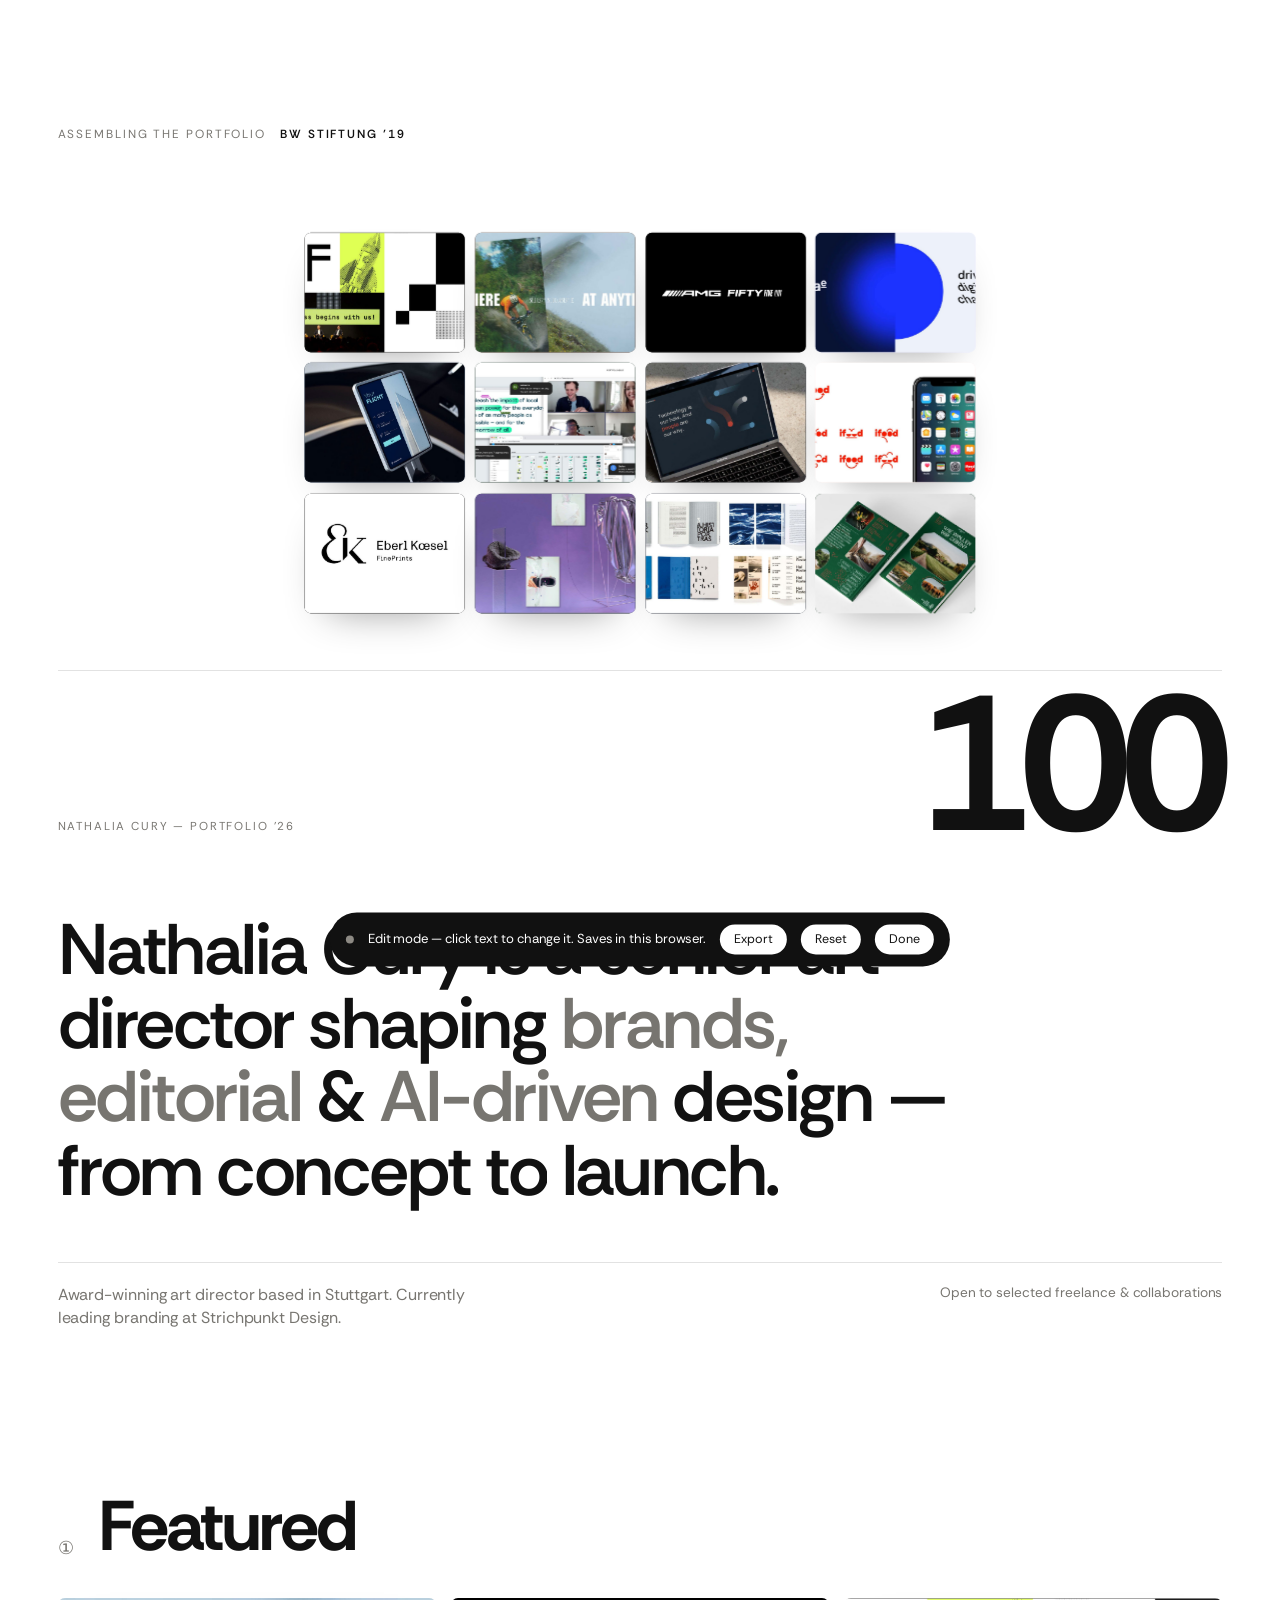
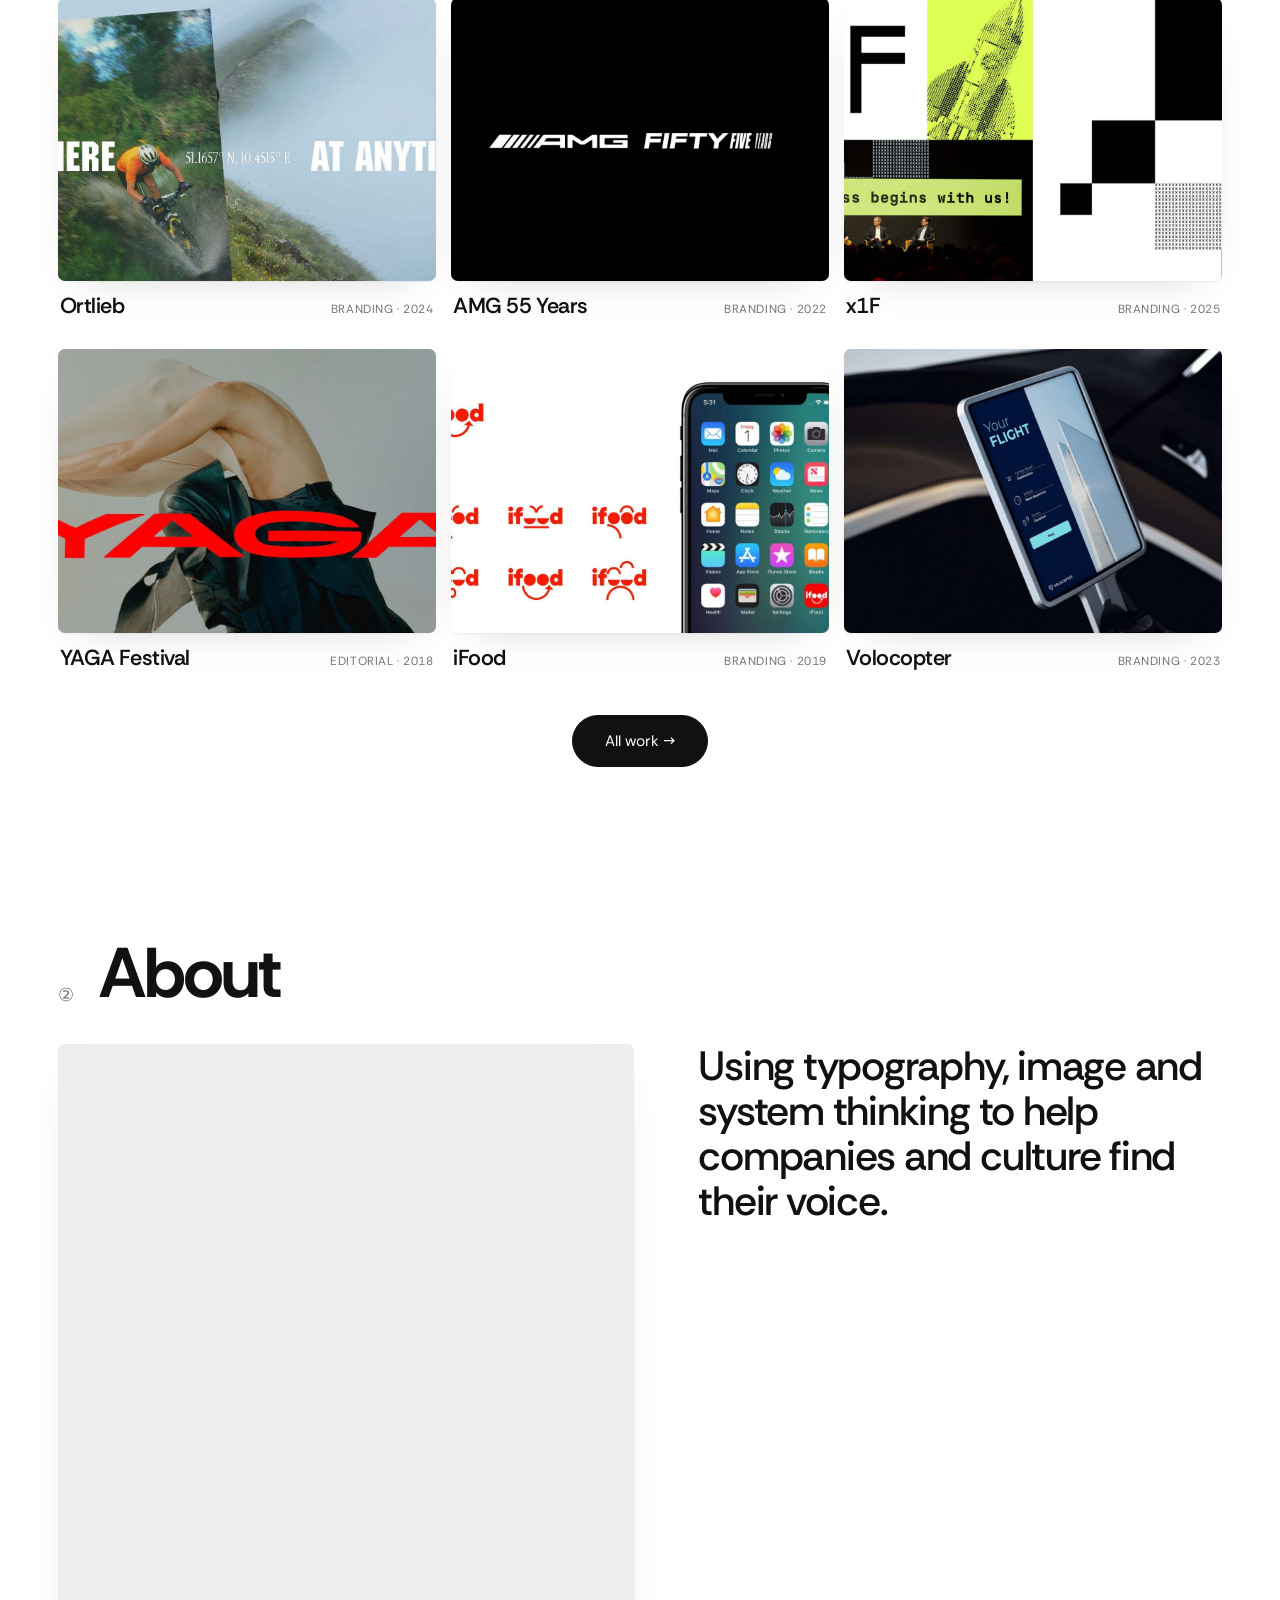
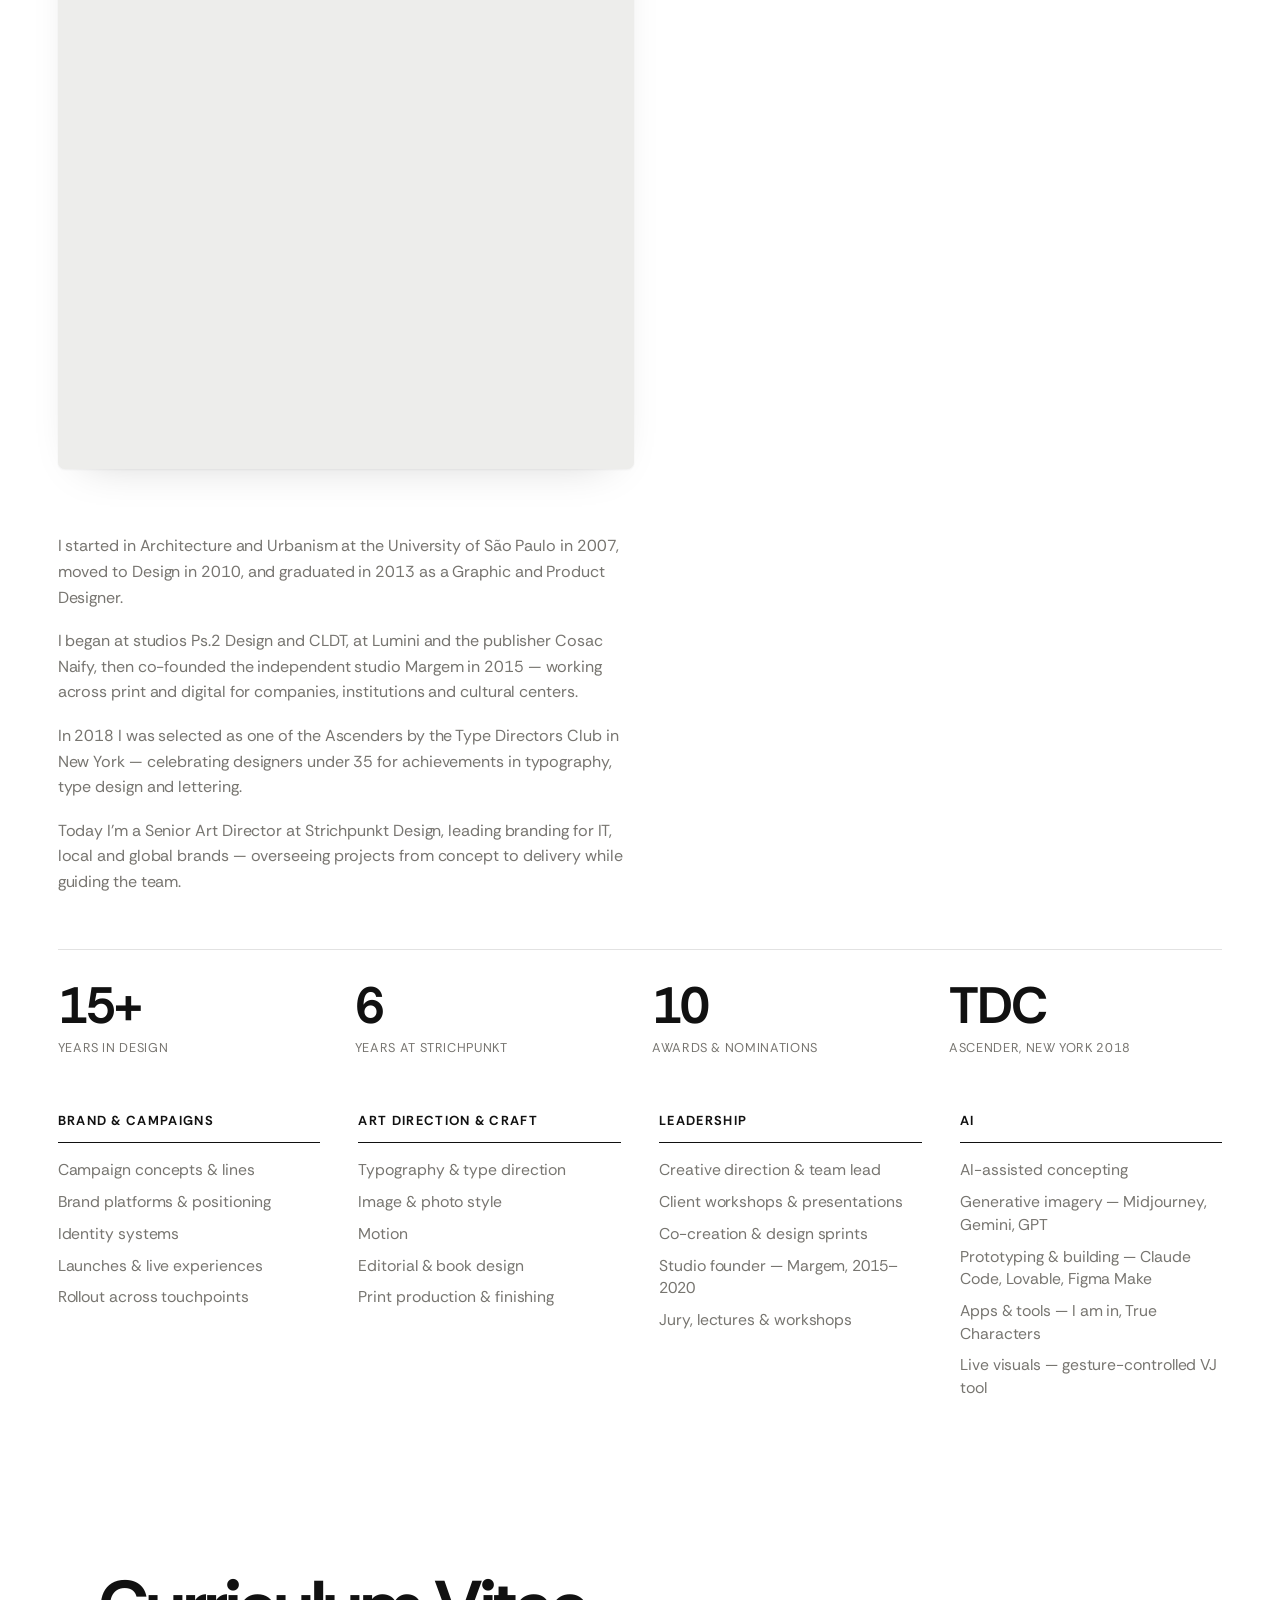
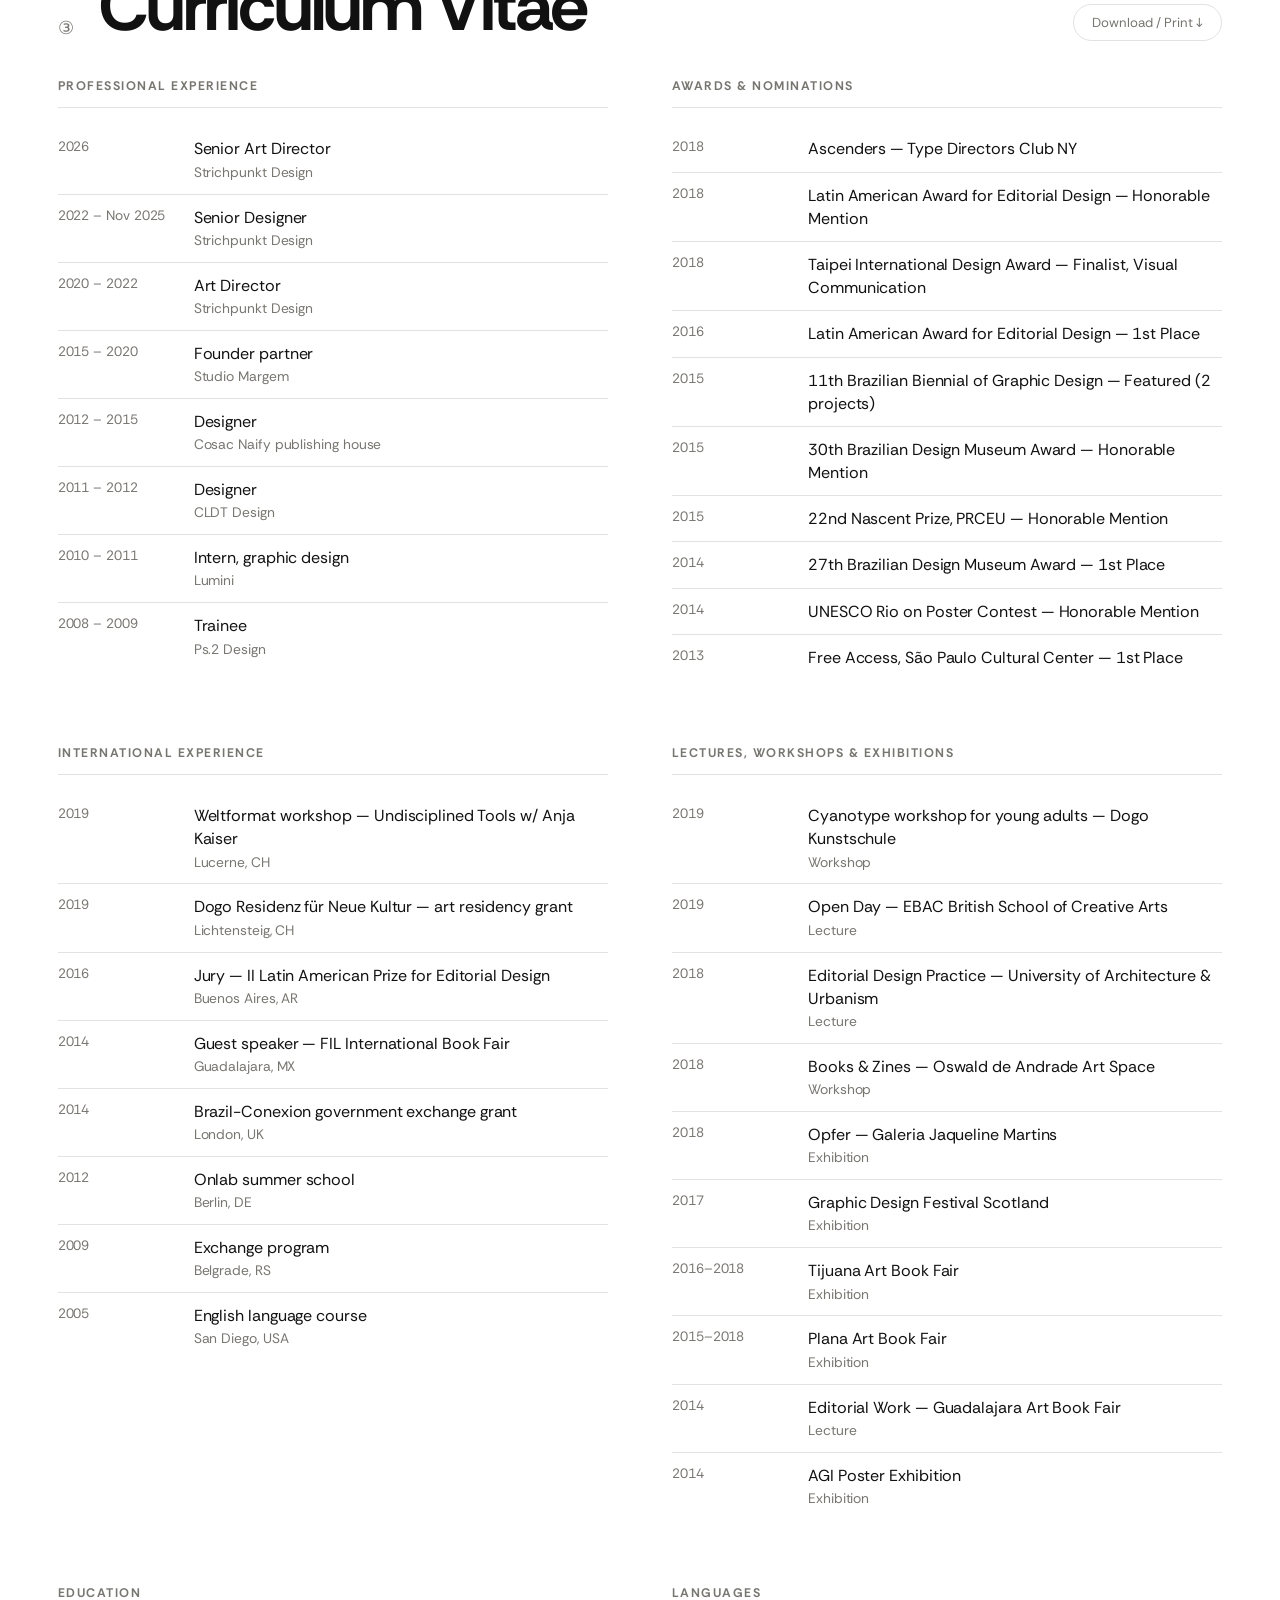
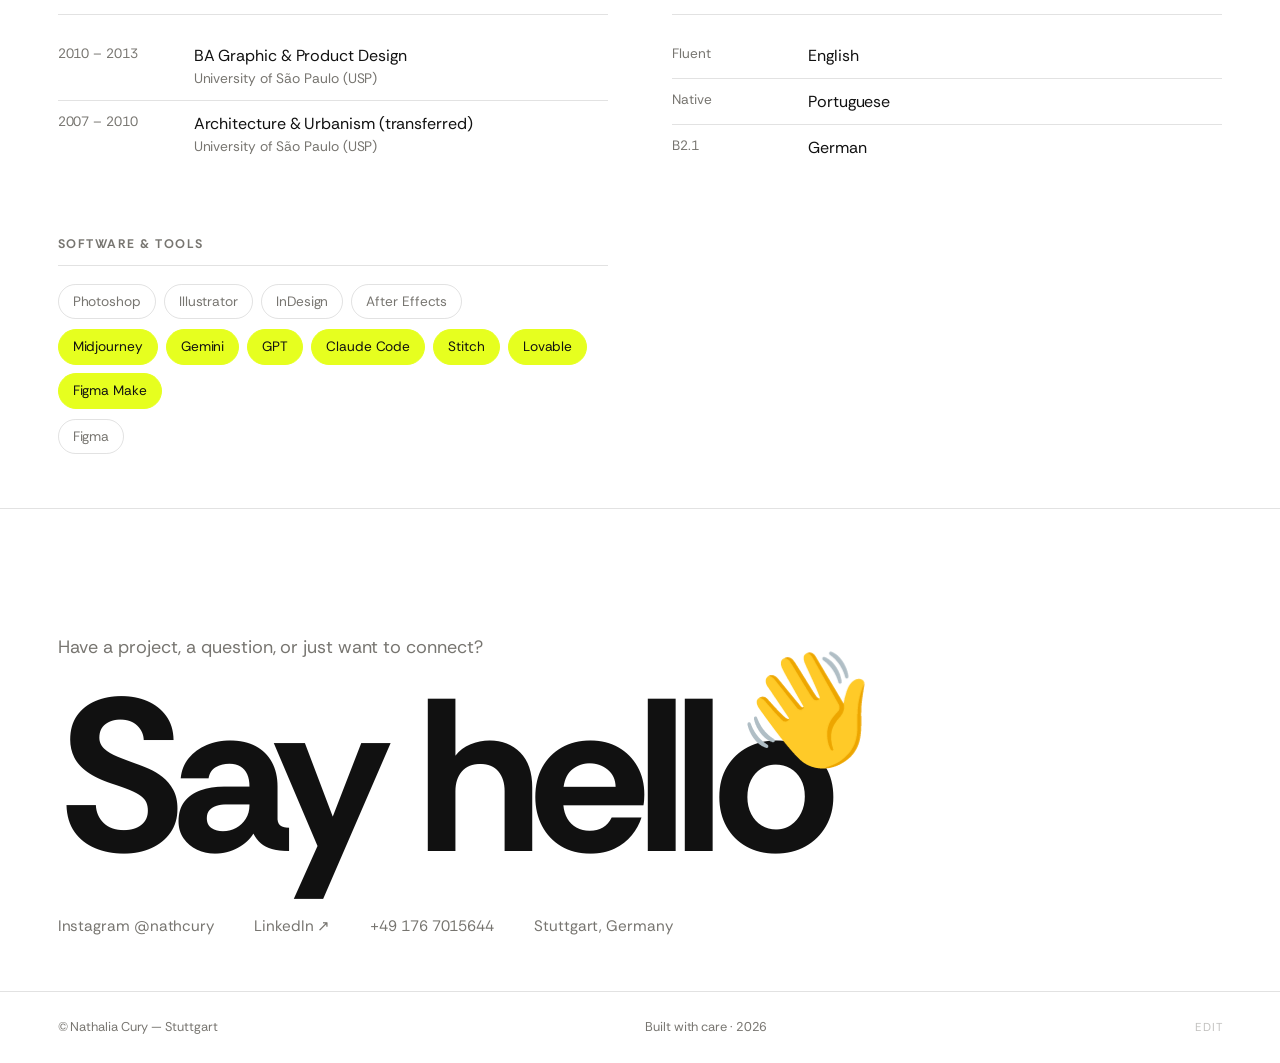
==== commit bfb3a171: "Loader assembles project thumbnails; CV uses a neon highlight instead of emojis - Loader: real proje" ====
--- a/index.html
+++ b/index.html
@@ -19,7 +19,8 @@
 </head>
 <body data-page="home">
   <div class="loader" id="loader" aria-hidden="true">
-    <div class="loader__msg"><span class="loader__emoji" id="loaderEmoji">✺</span><span class="loader__phrase" id="loaderPhrase">Booting up the studio…</span></div>
+    <div class="loader__label"><span>Assembling the portfolio</span><span class="loader__now" id="loaderNow"></span></div>
+    <div class="loader__stage" id="loaderStage"></div>
     <div class="loader__inner">
       <span class="loader__name">Nathalia Cury — Portfolio ’26</span>
       <span class="loader__count" id="loaderCount">0</span>
--- a/css/style.css
+++ b/css/style.css
@@ -61,10 +61,14 @@
 /* ----------- Loader ----------- */
 .loader { position: fixed; inset: 0; z-index: 1000; background: var(--bg); display: flex; align-items: flex-end; padding: var(--pad); transition: transform 1s var(--ease-io) 0.15s; }
 .loader.done { transform: translateY(-101%); }
-.loader__msg { position: absolute; top: clamp(80px, 16vh, 180px); left: var(--pad); right: var(--pad); display: flex; align-items: center; gap: 14px; font-size: clamp(1.1rem, 2.6vw, 2rem); font-weight: 500; letter-spacing: -0.02em; }
-.loader__emoji { font-size: 1.3em; display: inline-block; animation: emoji 1s var(--ease) infinite; }
 @keyframes emoji { 0%, 100% { transform: rotate(-14deg) scale(1); } 50% { transform: rotate(14deg) scale(1.22); } }
-.loader__phrase { transition: opacity 0.25s; }
+.loader__label { position: absolute; top: clamp(80px, 14vh, 160px); left: var(--pad); right: var(--pad); display: flex; gap: 14px; align-items: baseline; font-size: 0.74rem; text-transform: uppercase; letter-spacing: 0.16em; color: var(--ink-2); }
+.loader__now { color: var(--ink); font-weight: 600; }
+.loader__stage { --cols: 4; --cw: clamp(84px, 12vw, 172px); position: absolute; left: 50%; top: 47%; transform: translate(-50%, -50%); display: grid; grid-template-columns: repeat(var(--cols), var(--cw)); gap: clamp(6px, 0.8vw, 12px); }
+.loader__card { width: var(--cw); aspect-ratio: 4/3; border-radius: 6px; overflow: hidden; background: var(--card); box-shadow: 0 18px 40px -22px rgba(0,0,0,0.45); will-change: transform, opacity; }
+.loader__card img { width: 100%; height: 100%; object-fit: cover; display: block; opacity: 0; transition: opacity 0.35s; }
+.loader__card img.ok { opacity: 1; }
+@media (max-width: 699px) { .loader__stage { --cw: 26vw; top: 44%; } }
 .loader__inner { width: 100%; display: flex; align-items: baseline; justify-content: space-between; border-top: 1px solid var(--line); padding-top: 18px; gap: 16px; }
 .loader__count { font-weight: 700; font-size: clamp(3rem, 15vw, 12rem); line-height: 0.8; letter-spacing: -0.05em; }
 .loader__name { text-transform: uppercase; letter-spacing: 0.16em; font-size: 0.72rem; color: var(--ink-2); }
@@ -267,7 +271,20 @@
 .card__meta { display: flex; justify-content: space-between; align-items: baseline; padding: 15px 2px 0; gap: 16px; }
 .card__title { font-weight: 600; font-size: clamp(1.1rem, 1.8vw, 1.7rem); line-height: 1; letter-spacing: -0.02em; }
 .card__tag { font-size: 0.74rem; text-transform: uppercase; letter-spacing: 0.05em; color: var(--ink-2); white-space: nowrap; display: flex; align-items: center; gap: 7px; }
-.card__tag i { width: 7px; height: 7px; border-radius: 50%; background: var(--accent); display: inline-block; }
+/* topic colours — one per filter, shared by card dots and filter pills */
+:root { --t-branding: #e8452a; --t-lifestyle: #20a866; --t-editorial: #3a6df0; --t-ai: #9b5cf6; }
+.card__tag i { width: 7px; height: 7px; border-radius: 50%; background: var(--ink-2); display: inline-block; flex: none; }
+.card__tag i + i { margin-left: -4px; }
+.card[data-cat="Branding"] .card__tag i:first-child { background: var(--t-branding); }
+.card[data-cat="Editorial"] .card__tag i:first-child { background: var(--t-editorial); }
+.card[data-cat="AI"] .card__tag i:first-child { background: var(--t-ai); }
+.card[data-cat="Lifestyle"] .card__tag i:first-child, .card__tag i.ls { background: var(--t-lifestyle); }
+.filters button[data-cat]::before { content: ""; display: inline-block; width: 7px; height: 7px; border-radius: 50%; margin-right: 7px; vertical-align: 1px; background: var(--ink-2); }
+.filters button[data-cat="All"]::before { display: none; }
+.filters button[data-cat="Branding"]::before { background: var(--t-branding); }
+.filters button[data-cat="Lifestyle"]::before { background: var(--t-lifestyle); }
+.filters button[data-cat="Editorial"]::before { background: var(--t-editorial); }
+.filters button[data-cat="AI"]::before { background: var(--t-ai); }
 .card__summary { color: var(--ink-2); font-size: 0.92rem; padding: 7px 2px 0; max-width: 52ch; }
 /* list view — compressed single-line rows; image reveals as a floating card on hover */
 .grid[data-view="list"] { grid-template-columns: 1fr; gap: 0; }
@@ -311,7 +328,8 @@
 .about__stats { display: grid; grid-template-columns: repeat(4, 1fr); gap: 24px; border-top: 1px solid var(--line); margin: clamp(40px,6vh,70px) var(--pad) 0; padding-top: 30px; }
 .about__stats .stat .v { font-weight: 700; font-size: clamp(2rem, 4vw, 3.4rem); line-height: 1; letter-spacing: -0.04em; }
 .about__stats .stat .l { font-size: 0.8rem; color: var(--ink-2); margin-top: 8px; text-transform: uppercase; letter-spacing: 0.05em; }
-.about__caps { padding: clamp(40px,6vh,70px) var(--pad) clamp(50px,8vh,110px); display: grid; grid-template-columns: repeat(3, 1fr); gap: clamp(24px,3vw,60px); }
+.about__caps { padding: clamp(40px,6vh,70px) var(--pad) clamp(50px,8vh,110px); display: grid; grid-auto-flow: column; grid-auto-columns: minmax(0, 1fr); gap: clamp(24px,3vw,60px); }
+@media (max-width: 1100px) { .about__caps { grid-auto-flow: row; grid-template-columns: repeat(2, 1fr); } }
 .about__caps .cap h4 { font-size: 0.82rem; text-transform: uppercase; letter-spacing: 0.1em; color: var(--ink); margin-bottom: 16px; padding-bottom: 12px; border-bottom: 1px solid var(--ink); }
 .about__caps .cap ul { list-style: none; display: flex; flex-direction: column; gap: 9px; }
 .about__caps .cap li { font-size: 0.98rem; color: var(--ink-2); }
@@ -327,6 +345,8 @@
 .cv-row .p { color: var(--ink-2); font-size: 0.85rem; font-variant-numeric: tabular-nums; }
 .cv-row .r { font-size: 1rem; }
 .cv-row .r small { display: block; color: var(--ink-2); font-size: 0.86rem; margin-top: 2px; }
+.cv-row .r small a { color: inherit; text-decoration: underline; text-decoration-color: var(--line); text-underline-offset: 3px; transition: color .2s; }
+.cv-row .r small a:hover { color: var(--ink); text-decoration-color: currentColor; }
 .cv-tags { display: flex; flex-wrap: wrap; gap: 8px; }
 .cv-tags span { font-size: 0.85rem; padding: 7px 14px; border: 1px solid var(--line); border-radius: 100px; color: var(--ink-2); }
 .cv-block .cv-tags + .cv-tags { margin-top: 10px; }   /* clustered groups */
@@ -473,3 +493,12 @@
   body { background: #fff; color: #111; } * { color: #111 !important; }
   [data-fx], .card { opacity: 1 !important; transform: none !important; }
 }
+
+/* CV highlights — neon marker instead of emojis */
+:root { --hl: #e6ff1f; }
+.cv-row .hl { background-image: linear-gradient(transparent 12%, var(--hl) 12%, var(--hl) 90%, transparent 90%); background-repeat: no-repeat; background-size: 0% 100%; -webkit-box-decoration-break: clone; box-decoration-break: clone; padding: 0 0.18em; margin: 0 -0.18em; transition: background-size 1.1s cubic-bezier(.65,0,.35,1), color 0.4s; }
+.cv-row .hl.on { background-size: 100% 100%; }
+[data-theme="dark"] .cv-row .hl.on { color: #111; }
+.cv-tags span.hl-tag { transition: background-color 0.8s cubic-bezier(.65,0,.35,1), border-color 0.8s, color 0.4s; }
+.cv-tags span.hl-tag.on { background-color: var(--hl); border-color: var(--hl); color: #111; }
+@media (prefers-reduced-motion: reduce) { .cv-row .hl, .cv-tags span.hl-tag { transition: none; } }
